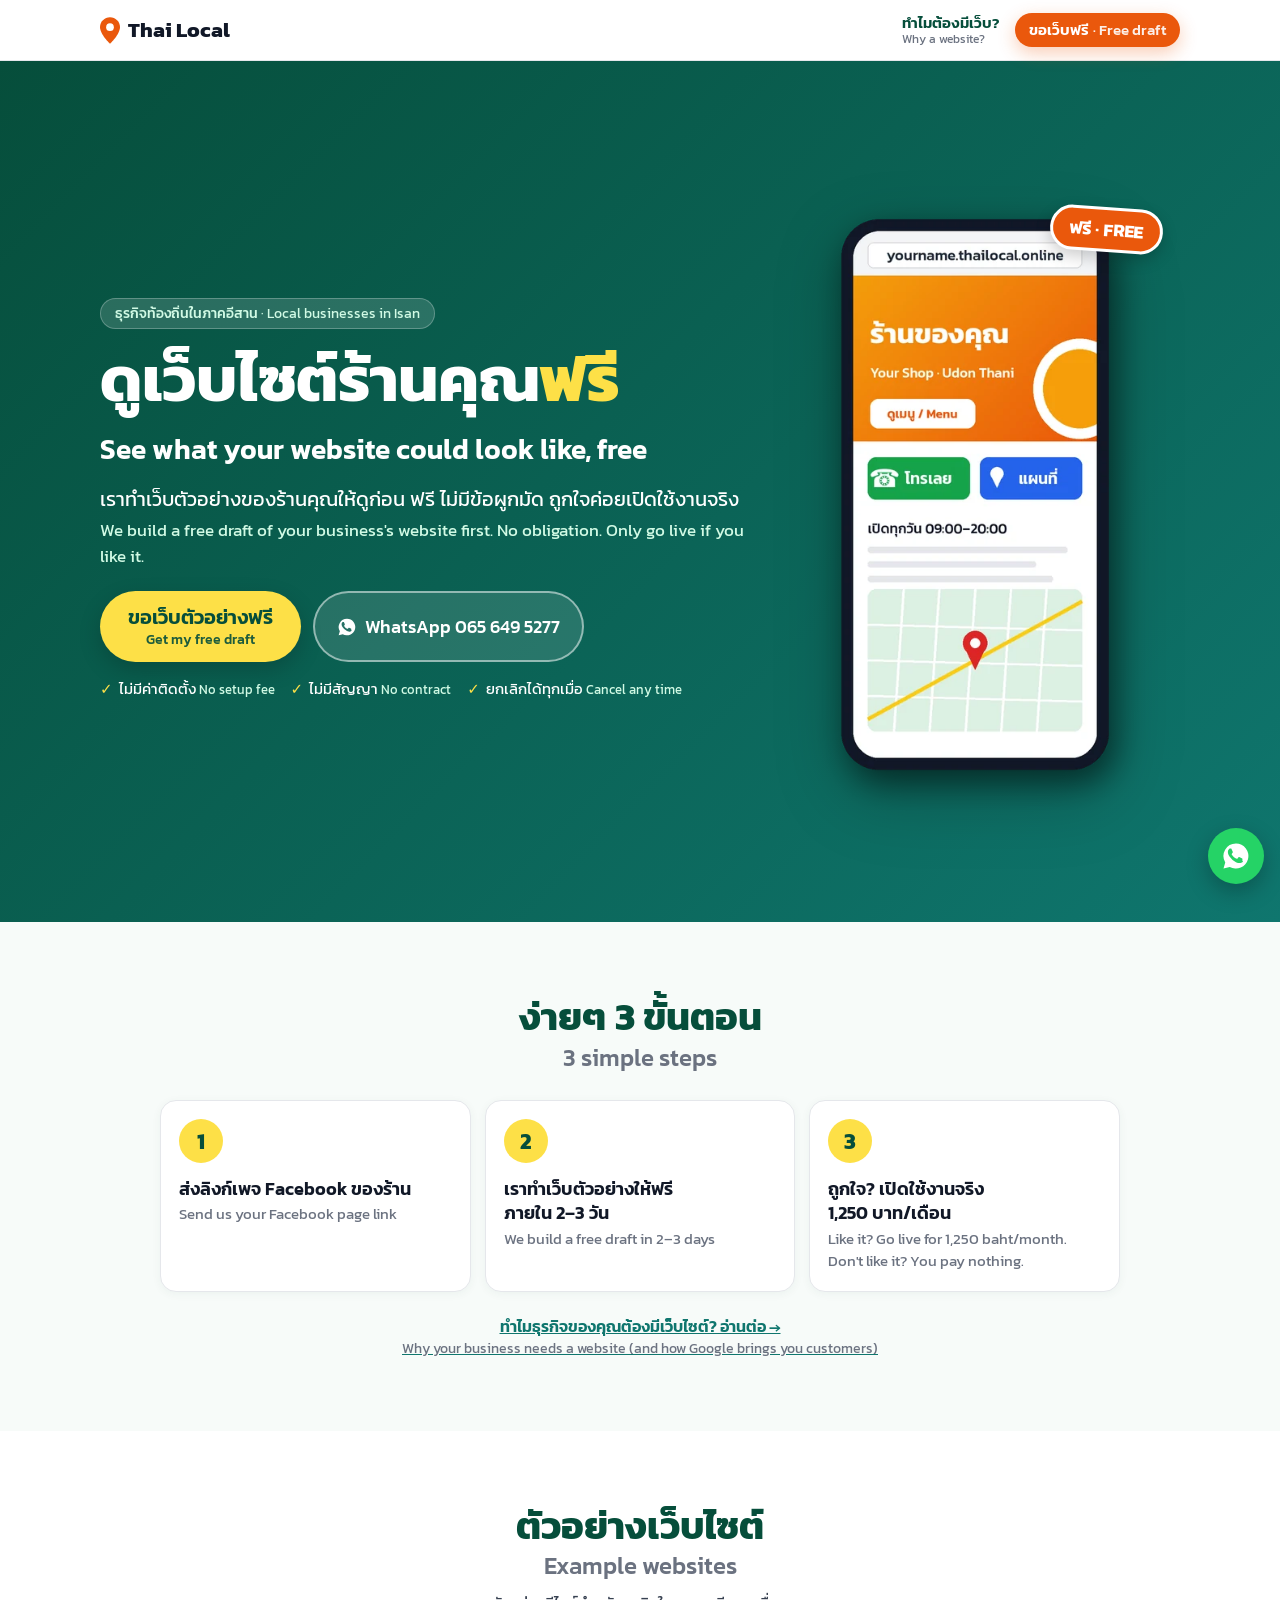
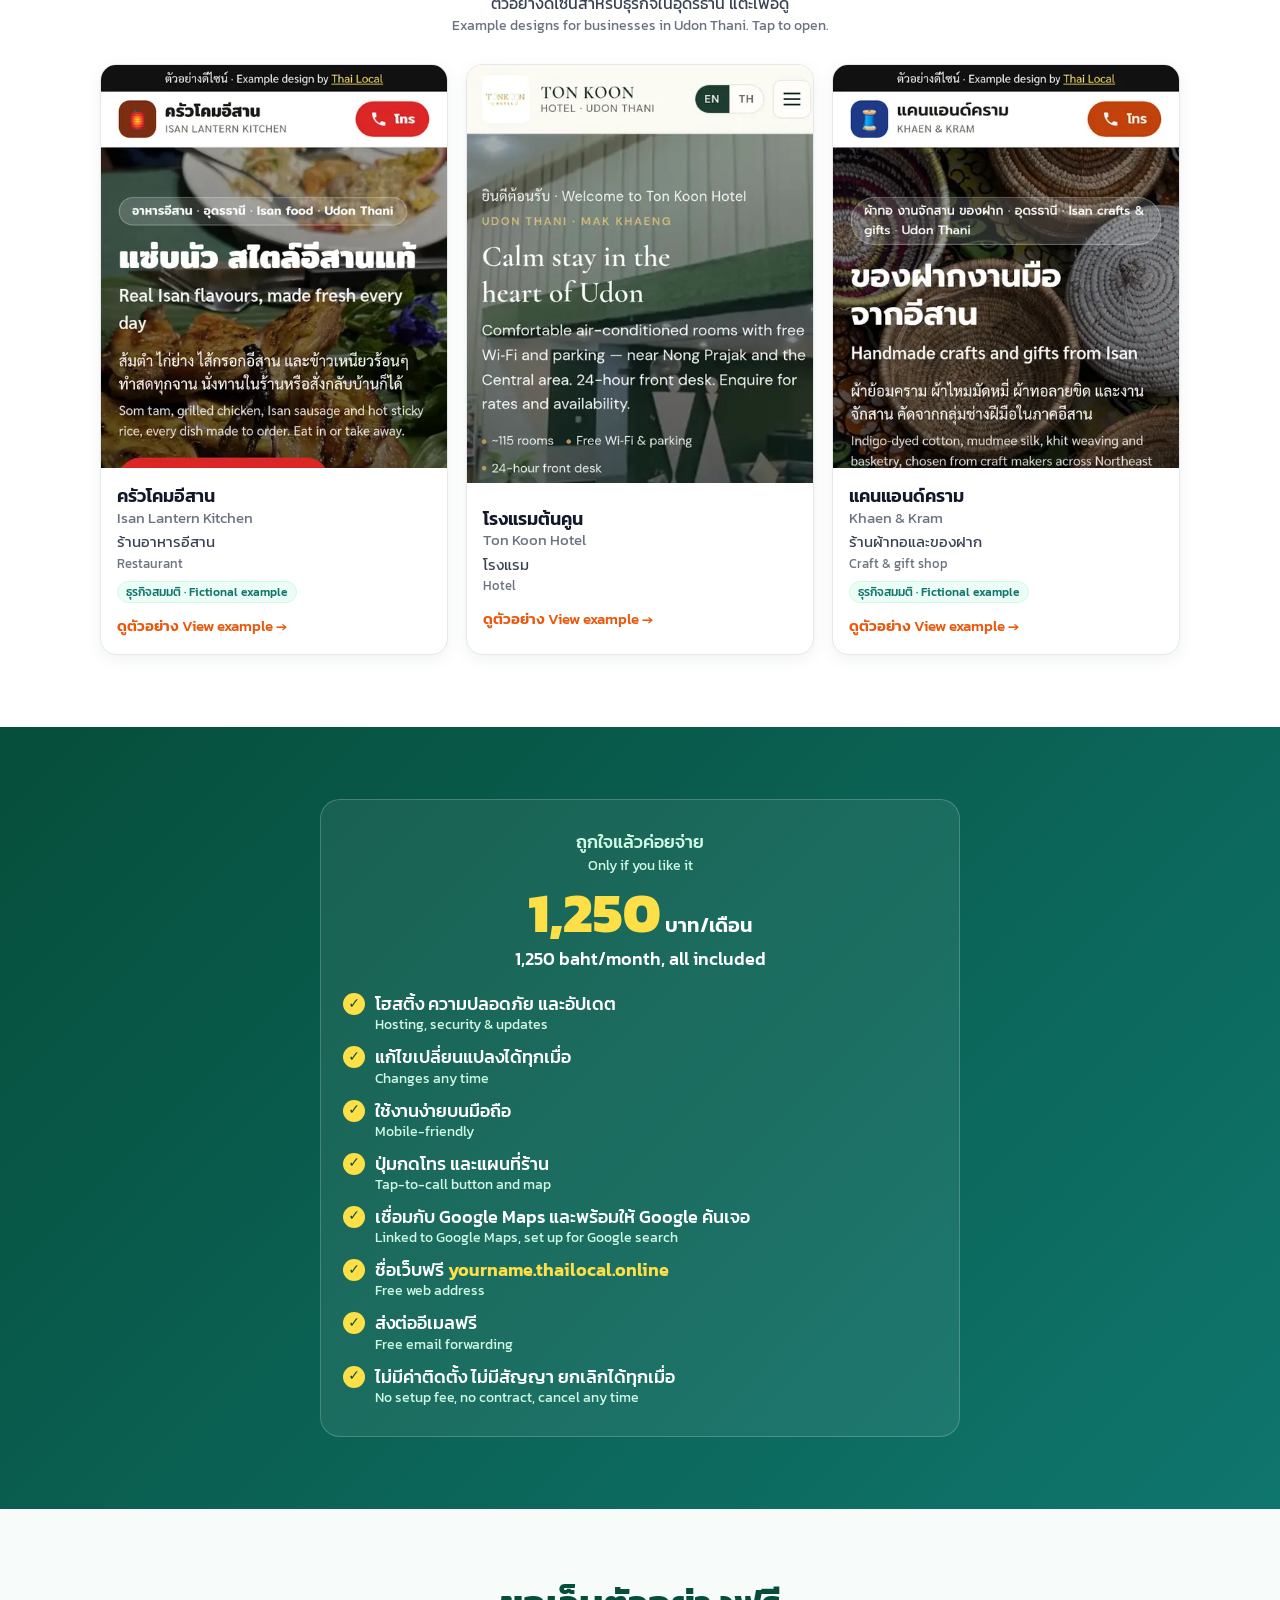
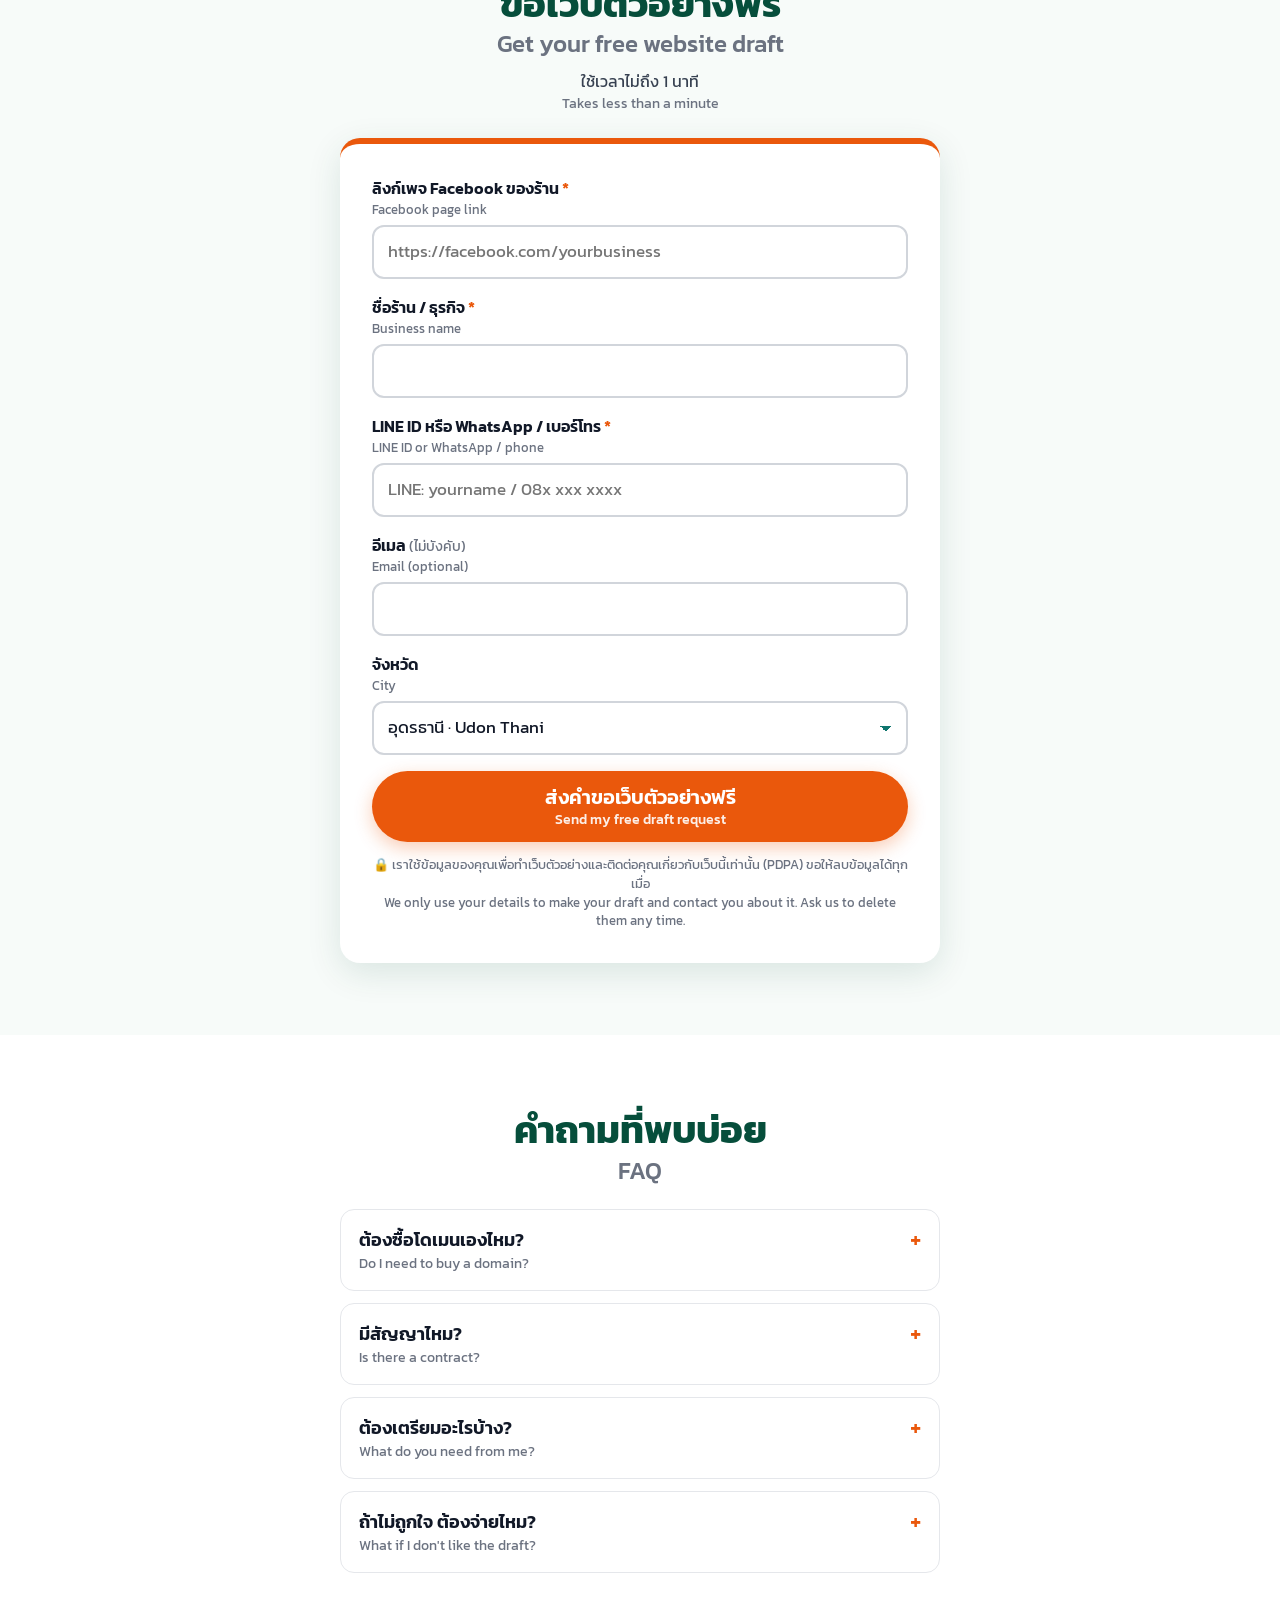
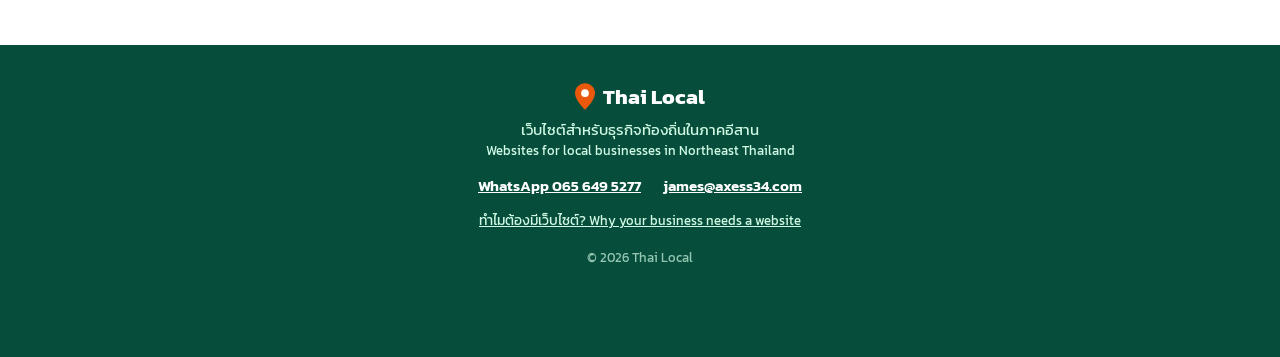
==== index.html @ c3395f91 "Add /why/ explainer page (Why your business needs a website) + links from home" ====
<!doctype html>
<html lang="th">
<head>
<meta charset="utf-8">
<meta name="viewport" content="width=device-width, initial-scale=1, viewport-fit=cover">
<title>ดูเว็บไซต์ร้านคุณฟรี | Thai Local – Free website draft for local businesses in Isan</title>
<meta name="description" content="ทำเว็บตัวอย่างให้ร้านคุณดูฟรี ไม่มีข้อผูกมัด สำหรับธุรกิจท้องถิ่นในภาคอีสาน อุดรธานี ขอนแก่น ถูกใจค่อยเปิดใช้ 1,250 บาท/เดือน รวมทุกอย่าง See a free draft of your business's website first. No setup fee, no contract.">
<meta name="theme-color" content="#0F766E">
<!-- Open Graph (og:image/og:url must be absolute for Facebook/LINE) -->
<meta property="og:type" content="website">
<meta property="og:site_name" content="Thai Local">
<meta property="og:locale" content="th_TH">
<meta property="og:locale:alternate" content="en_US">
<meta property="og:title" content="ดูเว็บไซต์ร้านคุณฟรี · See what your website could look like, free">
<meta property="og:description" content="เว็บตัวอย่างฟรีสำหรับธุรกิจท้องถิ่นในภาคอีสาน ไม่มีข้อผูกมัด · Free website draft for local businesses in Northeast Thailand. No setup fee, no contract.">
<meta property="og:url" content="https://thailocal.online/">
<meta property="og:image" content="https://thailocal.online/img/og-image.jpg">
<meta property="og:image:width" content="1200">
<meta property="og:image:height" content="630">
<meta property="og:image:alt" content="Thai Local: ดูเว็บไซต์ร้านคุณฟรี / See what your website could look like, free">
<meta name="twitter:card" content="summary_large_image">
<link rel="icon" type="image/svg+xml" href="favicon.svg">
<link rel="icon" type="image/png" sizes="32x32" href="img/favicon-32.png">
<link rel="apple-touch-icon" href="img/apple-touch-icon.png">
<link rel="manifest" href="site.webmanifest">
<link rel="canonical" href="https://thailocal.online/">
<link rel="preconnect" href="https://fonts.googleapis.com">
<link rel="preconnect" href="https://fonts.gstatic.com" crossorigin>
<link rel="preconnect" href="https://ivleheagpnenoaevpcjv.supabase.co" crossorigin>
<link href="https://fonts.googleapis.com/css2?family=Kanit:wght@400;500;600;700;800&display=swap" rel="stylesheet">
<link rel="preload" as="image" href="img/hero-phone.webp" type="image/webp">
<link rel="stylesheet" href="style.css">
</head>
<body>

<header class="top">
  <div class="wrap top-in">
    <a class="brand" href="./" aria-label="Thai Local">
      <svg class="pin" viewBox="0 0 24 32" aria-hidden="true"><path d="M12 0C5.4 0 0 5.3 0 11.9 0 20.8 12 32 12 32s12-11.2 12-20.1C24 5.3 18.6 0 12 0z" fill="#EA580C"/><circle cx="12" cy="12" r="4.6" fill="#fff"/></svg>
      <span>Thai Local</span>
    </a>
    <div class="top-r"><a class="nav-link" href="why/">ทำไมต้องมีเว็บ? <span lang="en">Why a website?</span></a><a class="btn btn-sm btn-orange" href="#form">ขอเว็บฟรี <span lang="en">· Free draft</span></a></div>
  </div>
</header>

<main>
<section class="hero">
  <div class="wrap hero-in">
    <div class="hero-text">
      <p class="kicker">ธุรกิจท้องถิ่นในภาคอีสาน <span lang="en">· Local businesses in Isan</span></p>
      <h1>ดูเว็บไซต์ร้านคุณ<span class="hl">ฟรี</span></h1>
      <p class="h1-en" lang="en">See what your website could look like, free</p>
      <p class="lead">เราทำเว็บตัวอย่างของร้านคุณให้ดูก่อน ฟรี ไม่มีข้อผูกมัด ถูกใจค่อยเปิดใช้งานจริง</p>
      <p class="lead-en" lang="en">We build a free draft of your business's website first. No obligation. Only go live if you like it.</p>
      <div class="cta-row">
        <a class="btn btn-yellow btn-lg" href="#form">ขอเว็บตัวอย่างฟรี<small lang="en">Get my free draft</small></a>
        <a class="btn btn-ghost" href="https://wa.me/66656495277" target="_blank" rel="noopener">
          <svg viewBox="0 0 24 24" aria-hidden="true"><path fill="currentColor" d="M12 2a10 10 0 0 0-8.6 15.1L2 22l5-1.3A10 10 0 1 0 12 2zm5.6 14.2c-.2.7-1.4 1.3-2 1.4-.5.1-1.2.1-1.9-.1a17 17 0 0 1-1.7-.6 13.4 13.4 0 0 1-5.2-4.6c-.6-.8-1.3-2.1-1.3-3.5s.7-2.1 1-2.4c.3-.3.6-.4.8-.4h.6c.2 0 .4 0 .6.5l.9 2.1c.1.2.1.4 0 .5l-.3.5-.4.5c-.1.1-.3.3-.1.6.2.3.8 1.3 1.6 2.1 1.1 1 2 1.3 2.3 1.4.3.1.5.1.6-.1l.9-1.1c.2-.3.4-.2.6-.1l2 1c.3.1.5.2.5.3.1.2.1.7-.1 1.4z"/></svg>
          WhatsApp 065 649 5277</a>
      </div>
      <ul class="ticks">
        <li>ไม่มีค่าติดตั้ง <span lang="en">No setup fee</span></li>
        <li>ไม่มีสัญญา <span lang="en">No contract</span></li>
        <li>ยกเลิกได้ทุกเมื่อ <span lang="en">Cancel any time</span></li>
      </ul>
    </div>
    <div class="hero-visual">
      <picture>
        <source srcset="img/hero-phone.webp" type="image/webp">
        <img src="img/hero-phone.png" width="420" height="760" alt="ตัวอย่างเว็บไซต์ร้านบนมือถือ / Example business website on a phone" fetchpriority="high">
      </picture>
      <span class="badge-free">ฟรี · FREE</span>
    </div>
  </div>
</section>

<section class="steps" id="how">
  <div class="wrap">
    <h2>ง่ายๆ 3 ขั้นตอน <span class="en" lang="en">3 simple steps</span></h2>
    <ol class="step-list">
      <li><span class="num">1</span><div><b>ส่งลิงก์เพจ Facebook ของร้าน</b><span lang="en">Send us your Facebook page link</span></div></li>
      <li><span class="num">2</span><div><b>เราทำเว็บตัวอย่างให้ฟรี <span class="nw">ภายใน 2–3 วัน</span></b><span lang="en">We build a free draft in 2–3 days</span></div></li>
      <li><span class="num">3</span><div><b>ถูกใจ? เปิดใช้งานจริง <span class="nw">1,250 บาท/เดือน</span></b><span lang="en">Like it? Go live for 1,250 baht/month. Don't like it? You pay nothing.</span></div></li>
    </ol>
    <p class="why-link"><a href="why/">ทำไมธุรกิจของคุณต้องมีเว็บไซต์? อ่านต่อ →<span lang="en">Why your business needs a website (and how Google brings you customers)</span></a></p>
  </div>
</section>

<section class="examples" id="examples">
  <div class="wrap">
    <h2>ตัวอย่างเว็บไซต์ <span class="en" lang="en">Example websites</span></h2>
    <p class="sub">ตัวอย่างดีไซน์สำหรับธุรกิจในอุดรธานี แตะเพื่อดู <span lang="en">Example designs for businesses in Udon Thani. Tap to open.</span></p>
    <div class="cards">
      <a class="card" href="https://axess34.github.io/example-isan-lantern-kitchen/" target="_blank" rel="noopener">
        <picture><source srcset="img/example-isan-lantern-kitchen.webp" type="image/webp"><img src="img/example-isan-lantern-kitchen.jpg" width="480" height="628" loading="lazy" alt="Isan Lantern Kitchen example restaurant website"></picture>
        <div class="card-b"><b>ครัวโคมอีสาน <i lang="en">Isan Lantern Kitchen</i></b><span>ร้านอาหารอีสาน <i lang="en">Restaurant</i></span><small class="tag">ธุรกิจสมมติ · Fictional example</small><em>ดูตัวอย่าง <span lang="en">View example</span> →</em></div>
      </a>
      <a class="card" href="https://axess34.github.io/ton-koon-hotel-udon-draft/" target="_blank" rel="noopener">
        <picture><source srcset="img/draft-ton-koon-hotel.webp" type="image/webp"><img src="img/draft-ton-koon-hotel.jpg" width="480" height="628" loading="lazy" alt="Ton Koon Hotel draft website"></picture>
        <div class="card-b"><b>โรงแรมต้นคูน <i lang="en">Ton Koon Hotel</i></b><span>โรงแรม <i lang="en">Hotel</i></span><em>ดูตัวอย่าง <span lang="en">View example</span> →</em></div>
      </a>
      <a class="card" href="https://axess34.github.io/example-khaen-kram-shop/" target="_blank" rel="noopener">
        <picture><source srcset="img/example-khaen-kram-shop.webp" type="image/webp"><img src="img/example-khaen-kram-shop.jpg" width="480" height="628" loading="lazy" alt="Khaen &amp; Kram example shop website"></picture>
        <div class="card-b"><b>แคนแอนด์คราม <i lang="en">Khaen &amp; Kram</i></b><span>ร้านผ้าทอและของฝาก <i lang="en">Craft &amp; gift shop</i></span><small class="tag">ธุรกิจสมมติ · Fictional example</small><em>ดูตัวอย่าง <span lang="en">View example</span> →</em></div>
      </a>
    </div>
  </div>
</section>

<section class="price" id="price">
  <div class="wrap price-in">
    <div class="price-box">
      <p class="price-label">ถูกใจแล้วค่อยจ่าย <span lang="en">Only if you like it</span></p>
      <p class="price-num">1,250<small> บาท/เดือน</small></p>
      <p class="price-en" lang="en">1,250 baht/month, all included</p>
      <ul class="incl">
        <li>โฮสติ้ง ความปลอดภัย และอัปเดต <span lang="en">Hosting, security &amp; updates</span></li>
        <li>แก้ไขเปลี่ยนแปลงได้ทุกเมื่อ <span lang="en">Changes any time</span></li>
        <li>ใช้งานง่ายบนมือถือ <span lang="en">Mobile-friendly</span></li>
        <li>ปุ่มกดโทร และแผนที่ร้าน <span lang="en">Tap-to-call button and map</span></li>
        <li>เชื่อมกับ Google Maps และพร้อมให้ Google ค้นเจอ <span lang="en">Linked to Google Maps, set up for Google search</span></li>
        <li>ชื่อเว็บฟรี <b>yourname.thailocal.online</b> <span lang="en">Free web address</span></li>
        <li>ส่งต่ออีเมลฟรี <span lang="en">Free email forwarding</span></li>
        <li>ไม่มีค่าติดตั้ง ไม่มีสัญญา ยกเลิกได้ทุกเมื่อ <span lang="en">No setup fee, no contract, cancel any time</span></li>
      </ul>
    </div>
  </div>
</section>

<section class="form-sec" id="form">
  <div class="wrap narrow">
    <h2>ขอเว็บตัวอย่างฟรี <span class="en" lang="en">Get your free website draft</span></h2>
    <p class="sub">ใช้เวลาไม่ถึง 1 นาที <span lang="en">Takes less than a minute</span></p>

    <form id="draftForm" class="card-form" novalidate>
      <div class="field">
        <label for="fb_url">ลิงก์เพจ Facebook ของร้าน <span class="req">*</span><span class="l-en" lang="en">Facebook page link</span></label>
        <input id="fb_url" name="fb_url" type="text" inputmode="url" autocomplete="url" placeholder="https://facebook.com/yourbusiness" required maxlength="500">
        <p class="err" data-for="fb_url">กรุณาใส่ลิงก์เพจ Facebook <span lang="en">Please paste your Facebook page link</span></p>
      </div>
      <div class="field">
        <label for="shop_name">ชื่อร้าน / ธุรกิจ <span class="req">*</span><span class="l-en" lang="en">Business name</span></label>
        <input id="shop_name" name="shop_name" type="text" autocomplete="organization" required maxlength="200">
        <p class="err" data-for="shop_name">กรุณาใส่ชื่อร้านหรือธุรกิจ <span lang="en">Please enter your business name</span></p>
      </div>
      <div class="field">
        <label for="contact">LINE ID หรือ WhatsApp / เบอร์โทร <span class="req">*</span><span class="l-en" lang="en">LINE ID or WhatsApp / phone</span></label>
        <input id="contact" name="contact" type="text" autocomplete="tel" placeholder="LINE: yourname / 08x xxx xxxx" required maxlength="200">
        <p class="err" data-for="contact">กรุณาใส่ LINE ID หรือเบอร์โทร <span lang="en">Please enter a LINE ID or phone number</span></p>
      </div>
      <div class="field">
        <label for="email">อีเมล <span class="opt">(ไม่บังคับ)</span><span class="l-en" lang="en">Email (optional)</span></label>
        <input id="email" name="email" type="email" autocomplete="email" inputmode="email" maxlength="254">
        <p class="err" data-for="email">อีเมลไม่ถูกต้อง <span lang="en">Please check your email</span></p>
      </div>
      <div class="field">
        <label for="city">จังหวัด <span class="l-en" lang="en">City</span></label>
        <select id="city" name="city">
          <option value="Udon Thani">อุดรธานี · Udon Thani</option>
          <option value="Khon Kaen">ขอนแก่น · Khon Kaen</option>
          <option value="Other Isan">จังหวัดอื่นในภาคอีสาน · Other Isan</option>
        </select>
      </div>
      <!-- honeypot: humans never see or fill this -->
      <div class="hp" aria-hidden="true">
        <label for="website">Website</label>
        <input id="website" name="website" type="text" tabindex="-1" autocomplete="off">
      </div>
      <button class="btn btn-orange btn-lg btn-block" type="submit" id="submitBtn">ส่งคำขอเว็บตัวอย่างฟรี<small lang="en">Send my free draft request</small></button>
      <p class="form-error" id="formError" hidden></p>
      <p class="privacy">🔒 เราใช้ข้อมูลของคุณเพื่อทำเว็บตัวอย่างและติดต่อคุณเกี่ยวกับเว็บนี้เท่านั้น (PDPA) ขอให้ลบข้อมูลได้ทุกเมื่อ<br><span lang="en">We only use your details to make your draft and contact you about it. Ask us to delete them any time.</span></p>
    </form>

    <div class="thanks" id="thanks" hidden tabindex="-1">
      <div class="thanks-icon">✓</div>
      <h3>ขอบคุณครับ!</h3>
      <p>เราจะส่งเว็บตัวอย่างฟรีให้คุณ<span class="nw">ภายใน 2–3 วัน</span></p>
      <p class="en" lang="en">Thank you! We'll send your free draft within 2–3 days.</p>
      <p class="small">มีคำถาม? ทักมาได้เลย <span lang="en">Questions? Message us:</span> <a href="https://wa.me/66656495277" target="_blank" rel="noopener">WhatsApp 065 649 5277</a></p>
    </div>
  </div>
</section>

<section class="faq" id="faq">
  <div class="wrap narrow">
    <h2>คำถามที่พบบ่อย <span class="en" lang="en">FAQ</span></h2>
    <details>
      <summary>ต้องซื้อโดเมนเองไหม? <span lang="en">Do I need to buy a domain?</span></summary>
      <p>ไม่ต้องครับ คุณจะได้ชื่อเว็บฟรี yourname.thailocal.online</p>
      <p lang="en">No. You get a free web address: yourname.thailocal.online.</p>
    </details>
    <details>
      <summary>มีสัญญาไหม? <span lang="en">Is there a contract?</span></summary>
      <p>ไม่มีครับ จ่ายเป็นรายเดือน ยกเลิกได้ทุกเมื่อ ไม่มีค่าติดตั้ง</p>
      <p lang="en">No. You pay monthly and can cancel any time. No setup fee.</p>
    </details>
    <details>
      <summary>ต้องเตรียมอะไรบ้าง? <span lang="en">What do you need from me?</span></summary>
      <p>แค่เพจ Facebook ของร้าน เราอาจขอรูปหรือข้อมูลเพิ่มเติมบ้าง</p>
      <p lang="en">Just your Facebook page. We may ask for extra photos or info.</p>
    </details>
    <details>
      <summary>ถ้าไม่ถูกใจ ต้องจ่ายไหม? <span lang="en">What if I don't like the draft?</span></summary>
      <p>ไม่ต้องจ่ายครับ เว็บตัวอย่างฟรี ไม่มีข้อผูกมัด</p>
      <p lang="en">You pay nothing. The draft is free, with no obligation.</p>
    </details>
  </div>
</section>
</main>

<footer class="foot">
  <div class="wrap foot-in">
    <div class="brand brand-light">
      <svg class="pin" viewBox="0 0 24 32" aria-hidden="true"><path d="M12 0C5.4 0 0 5.3 0 11.9 0 20.8 12 32 12 32s12-11.2 12-20.1C24 5.3 18.6 0 12 0z" fill="#EA580C"/><circle cx="12" cy="12" r="4.6" fill="#fff"/></svg>
      <span>Thai Local</span>
    </div>
    <p>เว็บไซต์สำหรับธุรกิจท้องถิ่นในภาคอีสาน <span lang="en">Websites for local businesses in Northeast Thailand</span></p>
    <p class="contacts">
      <a href="https://wa.me/66656495277" target="_blank" rel="noopener">WhatsApp 065 649 5277</a>
      <a href="mailto:james@axess34.com">james@axess34.com</a>
    </p>
    <p class="foot-links"><a href="why/">ทำไมต้องมีเว็บไซต์? <span lang="en">Why your business needs a website</span></a></p>
    <p class="copy">© 2026 Thai Local</p>
  </div>
</footer>

<a class="float-wa" href="https://wa.me/66656495277" target="_blank" rel="noopener" aria-label="WhatsApp">
  <svg viewBox="0 0 24 24" aria-hidden="true"><path fill="currentColor" d="M12 2a10 10 0 0 0-8.6 15.1L2 22l5-1.3A10 10 0 1 0 12 2zm5.6 14.2c-.2.7-1.4 1.3-2 1.4-.5.1-1.2.1-1.9-.1a17 17 0 0 1-1.7-.6 13.4 13.4 0 0 1-5.2-4.6c-.6-.8-1.3-2.1-1.3-3.5s.7-2.1 1-2.4c.3-.3.6-.4.8-.4h.6c.2 0 .4 0 .6.5l.9 2.1c.1.2.1.4 0 .5l-.3.5-.4.5c-.1.1-.3.3-.1.6.2.3.8 1.3 1.6 2.1 1.1 1 2 1.3 2.3 1.4.3.1.5.1.6-.1l.9-1.1c.2-.3.4-.2.6-.1l2 1c.3.1.5.2.5.3.1.2.1.7-.1 1.4z"/></svg>
</a>

<script src="app.js" defer></script>
</body>
</html>
---- style.css ----
:root{--g9:#064E3B;--g7:#0F766E;--g5:#14B8A6;--mint:#D1FAE5;--mint2:#ECFDF5;--or:#EA580C;--or2:#F59E0B;--yel:#FDE047;--ink:#111827;--ink2:#374151;--mut:#6B7280;--line:#E5E7EB;--bg:#F7FBF9;--r:16px}
*{box-sizing:border-box}
html{scroll-behavior:smooth;-webkit-text-size-adjust:100%}
body{margin:0;font-family:Kanit,"Noto Sans Thai",Tahoma,system-ui,sans-serif;font-weight:400;color:var(--ink);background:#fff;line-height:1.5;font-size:17px}
img{max-width:100%;height:auto;display:block}
a{color:var(--g7)}
h1,h2,h3{line-height:1.2;margin:0}
.wrap{max-width:1120px;margin:0 auto;padding:0 20px}
.narrow{max-width:640px}
[lang=en]{font-weight:400}
.en{display:block;font-size:.62em;font-weight:500;color:var(--mut);margin-top:4px}

/* buttons */
.btn{display:inline-flex;flex-direction:column;align-items:center;justify-content:center;gap:0;border:0;border-radius:999px;font:inherit;font-weight:600;text-decoration:none;cursor:pointer;padding:12px 22px;line-height:1.2;transition:transform .15s,box-shadow .15s,filter .15s;text-align:center}
.btn small{font-size:.72em;font-weight:500;opacity:.9;margin-top:2px}
.btn:active{transform:scale(.98)}
.btn-sm{padding:8px 14px;font-size:15px;flex-direction:row;gap:4px}
.btn-sm span{font-weight:500;opacity:.9}
.btn-lg{padding:14px 28px;font-size:20px;min-height:60px}
.btn-block{width:100%}
.btn-orange{background:var(--or);color:#fff;box-shadow:0 6px 18px rgba(234,88,12,.3)}
.btn-orange:hover{filter:brightness(1.07)}
.btn-yellow{background:var(--yel);color:var(--g9);box-shadow:0 8px 22px rgba(0,0,0,.18)}
.btn-yellow:hover{filter:brightness(1.04)}
.btn-ghost{flex-direction:row;gap:8px;background:rgba(255,255,255,.12);color:#fff;border:2px solid rgba(255,255,255,.5);font-weight:500}
.btn-ghost svg{width:20px;height:20px}
.btn[disabled]{opacity:.65;cursor:wait}

/* header */
.top{position:sticky;top:0;z-index:20;background:rgba(255,255,255,.95);backdrop-filter:saturate(1.4) blur(8px);border-bottom:1px solid var(--line)}
.top-in{display:flex;align-items:center;justify-content:space-between;height:60px}
.brand{display:flex;align-items:center;gap:8px;text-decoration:none;color:var(--ink);font-weight:700;font-size:21px}
.brand .pin{width:20px;height:27px}
.brand-light{color:#fff}

/* hero */
.hero{background:linear-gradient(135deg,var(--g9),var(--g7));color:#fff;overflow:hidden}
.hero-in{display:grid;gap:8px;padding-top:32px;padding-bottom:20px}
.kicker{display:inline-block;margin:0 0 12px;background:rgba(255,255,255,.14);border:1px solid rgba(255,255,255,.25);border-radius:999px;padding:4px 14px;font-size:14px;font-weight:500;color:var(--mint)}
h1{font-size:42px;font-weight:700;letter-spacing:-.3px}
h1 .hl{color:var(--yel);font-weight:800}
.h1-en{font-size:22px;font-weight:600;margin:10px 0 14px;color:#fff}
.lead{font-size:18px;margin:0;color:#fff}
.lead-en{font-size:15px;color:var(--mint);margin:4px 0 0}
.cta-row{display:flex;flex-wrap:wrap;gap:12px;margin:22px 0 16px}
.cta-row .btn-lg{flex:1 1 100%}
.cta-row .btn-ghost{flex:1 1 100%}
.ticks{list-style:none;padding:0;margin:0;display:flex;flex-wrap:wrap;gap:6px 16px;font-size:15px}
.ticks li::before{content:"✓";color:var(--yel);font-weight:700;margin-right:6px}
.ticks span{color:var(--mint);font-size:13px}
.hero-visual{position:relative;justify-self:center;width:min(270px,72vw);margin-top:6px}
.hero-visual img{filter:drop-shadow(0 18px 30px rgba(0,0,0,.25))}
.badge-free{position:absolute;top:2%;right:-4%;background:var(--or);color:#fff;font-weight:700;font-size:18px;padding:6px 16px;border-radius:999px;border:3px solid #fff;box-shadow:0 6px 16px rgba(0,0,0,.2);transform:rotate(4deg)}

/* sections */
section{padding:52px 0}
h2{font-size:30px;font-weight:700;color:var(--g9);text-align:center}
.sub{text-align:center;color:var(--ink2);margin:10px 0 0;font-size:16px}
.sub span{display:block;color:var(--mut);font-size:14px}

.steps{background:var(--bg)}
.step-list{list-style:none;padding:0;margin:28px auto 0;display:grid;gap:14px;max-width:960px}
.step-list li{display:flex;gap:14px;align-items:flex-start;background:#fff;border:1px solid var(--line);border-radius:var(--r);padding:18px;box-shadow:0 2px 10px rgba(6,78,59,.05)}
.num{flex:none;width:44px;height:44px;border-radius:50%;background:var(--yel);color:var(--g9);font-weight:700;font-size:22px;display:grid;place-items:center}
.step-list b{display:block;font-weight:600;font-size:18px;line-height:1.35}
.step-list span[lang]{display:block;color:var(--mut);font-size:15px;margin-top:2px}

.cards{display:grid;gap:18px;margin-top:28px}
.card{display:grid;grid-template-columns:130px 1fr;background:#fff;border:1px solid var(--line);border-radius:var(--r);overflow:hidden;text-decoration:none;color:var(--ink);box-shadow:0 4px 16px rgba(6,78,59,.07);transition:transform .15s,box-shadow .15s}
.card:hover{transform:translateY(-3px);box-shadow:0 10px 26px rgba(6,78,59,.13)}
.card picture{display:block;background:#eee;min-height:100%}
.card img{width:100%;height:100%;object-fit:cover;object-position:top}
.card-b{padding:16px;display:flex;flex-direction:column;gap:4px;justify-content:center}
.card-b b{font-size:18px;font-weight:600;line-height:1.3}
.card-b b i,.card-b span i{font-style:normal;color:var(--mut);font-size:.85em;display:block}
.card-b>span{color:var(--ink2);font-size:15px}
.card-b em{font-style:normal;color:var(--or);font-weight:600;margin-top:8px;font-size:15px}
.card-b em span{font-weight:500}

.price{background:linear-gradient(135deg,var(--g9),var(--g7));color:#fff}
.price-box{max-width:640px;margin:0 auto;background:rgba(255,255,255,.07);border:1px solid rgba(255,255,255,.2);border-radius:20px;padding:28px 22px}
.price-label{margin:0;text-align:center;color:var(--mint);font-weight:500}
.price-label span{display:block;font-size:14px}
.price-num{margin:6px 0 0;text-align:center;font-size:56px;font-weight:800;color:var(--yel);line-height:1.1}
.price-num small{font-size:20px;font-weight:600;color:#fff}
.price-en{text-align:center;margin:2px 0 20px;color:#fff;font-weight:500}
.incl{list-style:none;padding:0;margin:0;display:grid;gap:10px}
.incl li{position:relative;padding-left:32px;font-weight:500;line-height:1.35}
.incl li::before{content:"✓";position:absolute;left:0;top:1px;width:22px;height:22px;border-radius:50%;background:var(--yel);color:var(--g9);font-size:14px;font-weight:700;display:grid;place-items:center}
.incl span{display:block;color:var(--mint);font-size:14px;font-weight:400}
.incl b{color:var(--yel);font-weight:600;word-break:break-word}

/* form */
.form-sec{background:var(--bg)}
.card-form,.thanks{margin-top:24px;background:#fff;border-radius:20px;padding:24px 20px;box-shadow:0 10px 34px rgba(6,78,59,.12);border-top:6px solid var(--or)}
.field{margin-bottom:16px}
label{display:block;font-weight:600;font-size:16px;margin-bottom:6px;color:var(--ink)}
.l-en{display:block;font-weight:400;font-size:13px;color:var(--mut)}
.req{color:var(--or)}
.opt{font-weight:400;color:var(--mut);font-size:14px}
input,select{width:100%;font:inherit;font-size:17px;padding:12px 14px;border:2px solid #D1D5DB;border-radius:12px;background:#fff;color:var(--ink);-webkit-appearance:none;appearance:none}
select{background-image:linear-gradient(45deg,transparent 50%,var(--g7) 50%),linear-gradient(135deg,var(--g7) 50%,transparent 50%);background-position:calc(100% - 20px) 52%,calc(100% - 14px) 52%;background-size:6px 6px;background-repeat:no-repeat;padding-right:40px}
input:focus,select:focus{outline:none;border-color:var(--g7);box-shadow:0 0 0 4px rgba(20,184,166,.18)}
.field.invalid input{border-color:#DC2626;background:#FEF2F2}
.err{display:none;margin:6px 0 0;color:#B91C1C;font-size:14px}
.err span{display:block;font-size:13px}
.field.invalid .err{display:block}
.hp{position:absolute!important;left:-10000px!important;width:1px;height:1px;overflow:hidden}
.form-error{margin:12px 0 0;padding:12px;border-radius:12px;background:#FEF2F2;color:#991B1B;font-size:15px}
.privacy{margin:14px 0 0;font-size:13px;color:var(--mut);line-height:1.45;text-align:center}
.thanks{text-align:center;border-top-color:var(--g5)}
.thanks:focus{outline:none}
.thanks-icon{width:64px;height:64px;margin:0 auto 10px;border-radius:50%;background:var(--g7);color:#fff;font-size:34px;display:grid;place-items:center}
.thanks h3{font-size:28px;color:var(--g9)}
.thanks p{margin:8px 0 0;font-size:18px}
.thanks .en{font-size:16px;display:block}
.thanks .small{font-size:14px;color:var(--mut);margin-top:16px}

/* faq */
.faq details{background:#fff;border:1px solid var(--line);border-radius:14px;margin-top:12px;padding:0 18px}
.faq details:first-of-type{margin-top:24px}
.faq summary{cursor:pointer;list-style:none;padding:16px 28px 16px 0;font-weight:600;position:relative}
.faq summary::-webkit-details-marker{display:none}
.faq summary::after{content:"+";position:absolute;right:0;top:12px;font-size:24px;color:var(--or);font-weight:500}
.faq details[open] summary::after{content:"–"}
.faq summary span{display:block;font-weight:400;color:var(--mut);font-size:14px}
.faq details p{margin:0 0 6px;color:var(--ink2)}
.faq details p[lang]{color:var(--mut);font-size:15px;margin-bottom:16px}

/* footer */
.foot{background:var(--g9);color:#fff;padding:36px 0 90px;text-align:center}
.foot-in{display:flex;flex-direction:column;align-items:center;gap:6px}
.foot p{margin:0;color:var(--mint);font-size:15px}
.foot p span{display:block;font-size:13px}
.contacts{display:flex;flex-wrap:wrap;justify-content:center;gap:10px 22px;margin-top:8px!important}
.contacts a{color:#fff;font-weight:600}
.copy{font-size:13px!important;opacity:.7;margin-top:10px!important}

.float-wa{position:fixed;right:16px;bottom:16px;z-index:30;width:56px;height:56px;border-radius:50%;background:#25D366;color:#fff;display:grid;place-items:center;box-shadow:0 8px 22px rgba(0,0,0,.25)}
.float-wa svg{width:30px;height:30px}

/* larger screens */
@media (min-width:640px){
  .cta-row .btn-lg,.cta-row .btn-ghost{flex:0 1 auto}
  .cards{grid-template-columns:repeat(3,1fr)}
  .card{grid-template-columns:1fr}
  .card picture{aspect-ratio:480/560;overflow:hidden}
  .card-form,.thanks{padding:32px}
}
@media (min-width:900px){
  body{font-size:18px}
  .hero-in{grid-template-columns:1.25fr .75fr;align-items:center;padding-top:56px;padding-bottom:40px}
  h1{font-size:64px}
  .h1-en{font-size:28px}
  .lead{font-size:20px}
  .lead-en{font-size:17px}
  .hero-visual{width:340px}
  section{padding:72px 0}
  h2{font-size:38px}
  .step-list{grid-template-columns:repeat(3,1fr)}
  .step-list li{flex-direction:column}
}
@media (prefers-reduced-motion:reduce){html{scroll-behavior:auto}.btn,.card{transition:none}}
.nw{white-space:nowrap}
.step-list b .nw{display:inline}
.card-b .tag{display:inline-block;align-self:flex-start;margin-top:4px;font-size:12px;font-weight:500;color:var(--g7);background:var(--mint2);border:1px solid var(--mint);border-radius:999px;padding:1px 8px}

/* links to /why/ explainer */
.top-r{display:flex;align-items:center;gap:16px}
.nav-link{display:none;color:var(--g9);font-weight:600;font-size:15px;text-decoration:none;line-height:1.2}
.nav-link span{display:block;font-size:12px;font-weight:400;color:var(--mut)}
.nav-link:hover{color:var(--or)}
.why-link{text-align:center;margin:22px 0 0;font-size:16px}
.why-link a{color:var(--g7);font-weight:600}
.why-link a span{display:block;font-weight:400;font-size:14px;color:var(--mut)}
.foot-links{margin-top:6px!important}
.foot-links a{color:var(--mint);font-size:14px}
.foot-links a span{display:inline;font-size:13px}
@media (min-width:600px){.nav-link{display:block}}
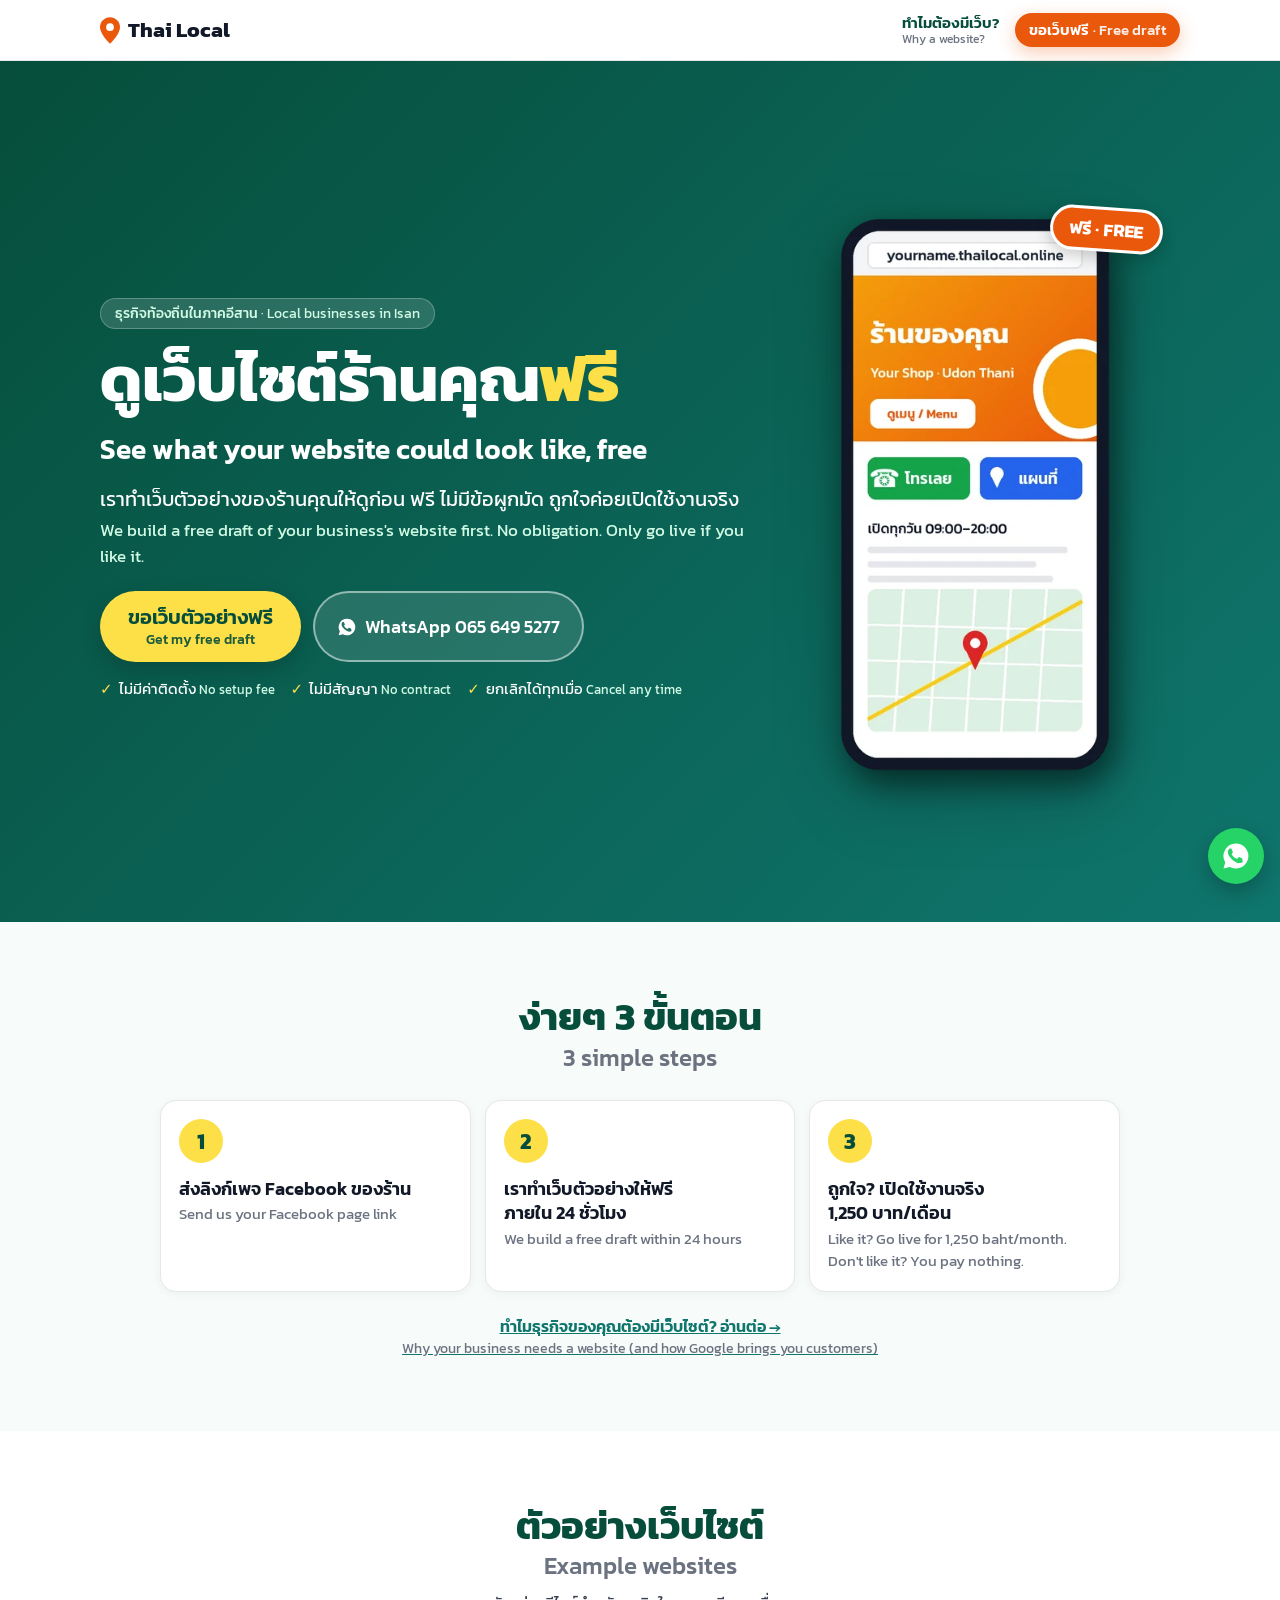
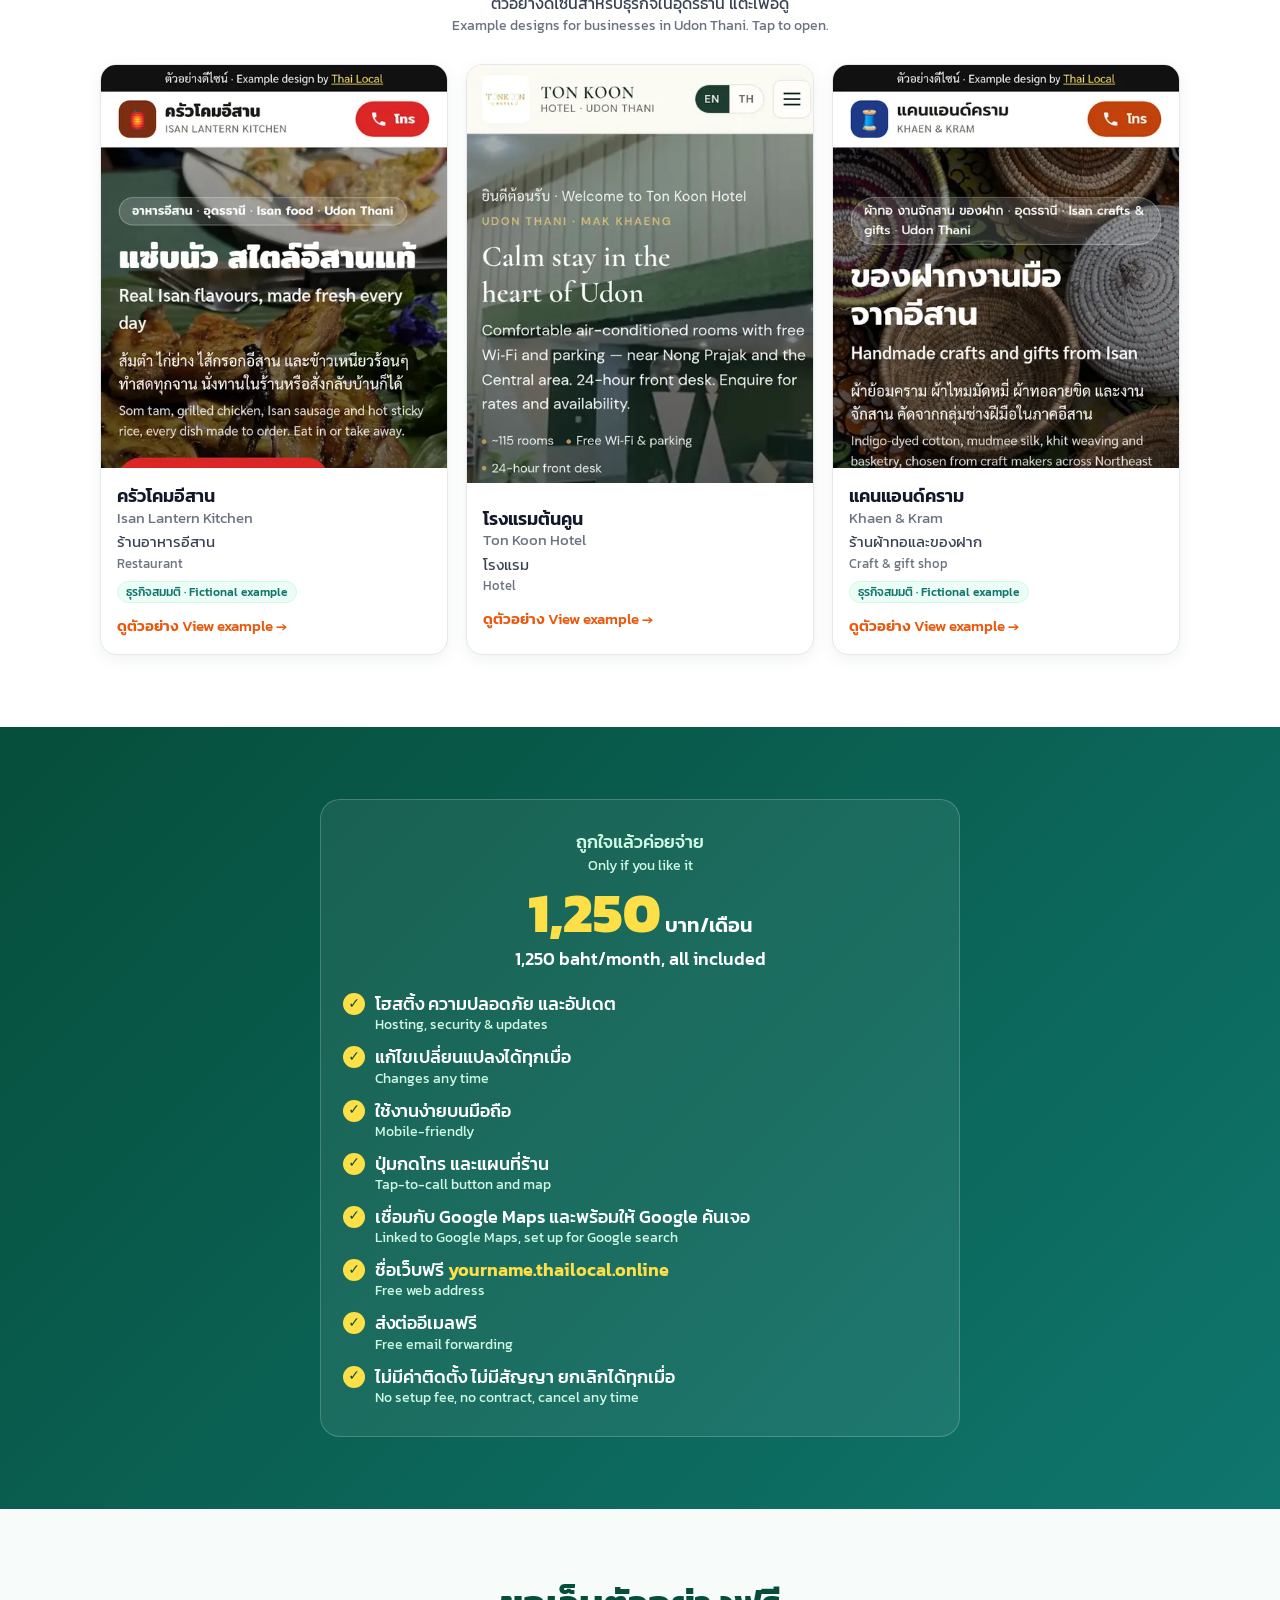
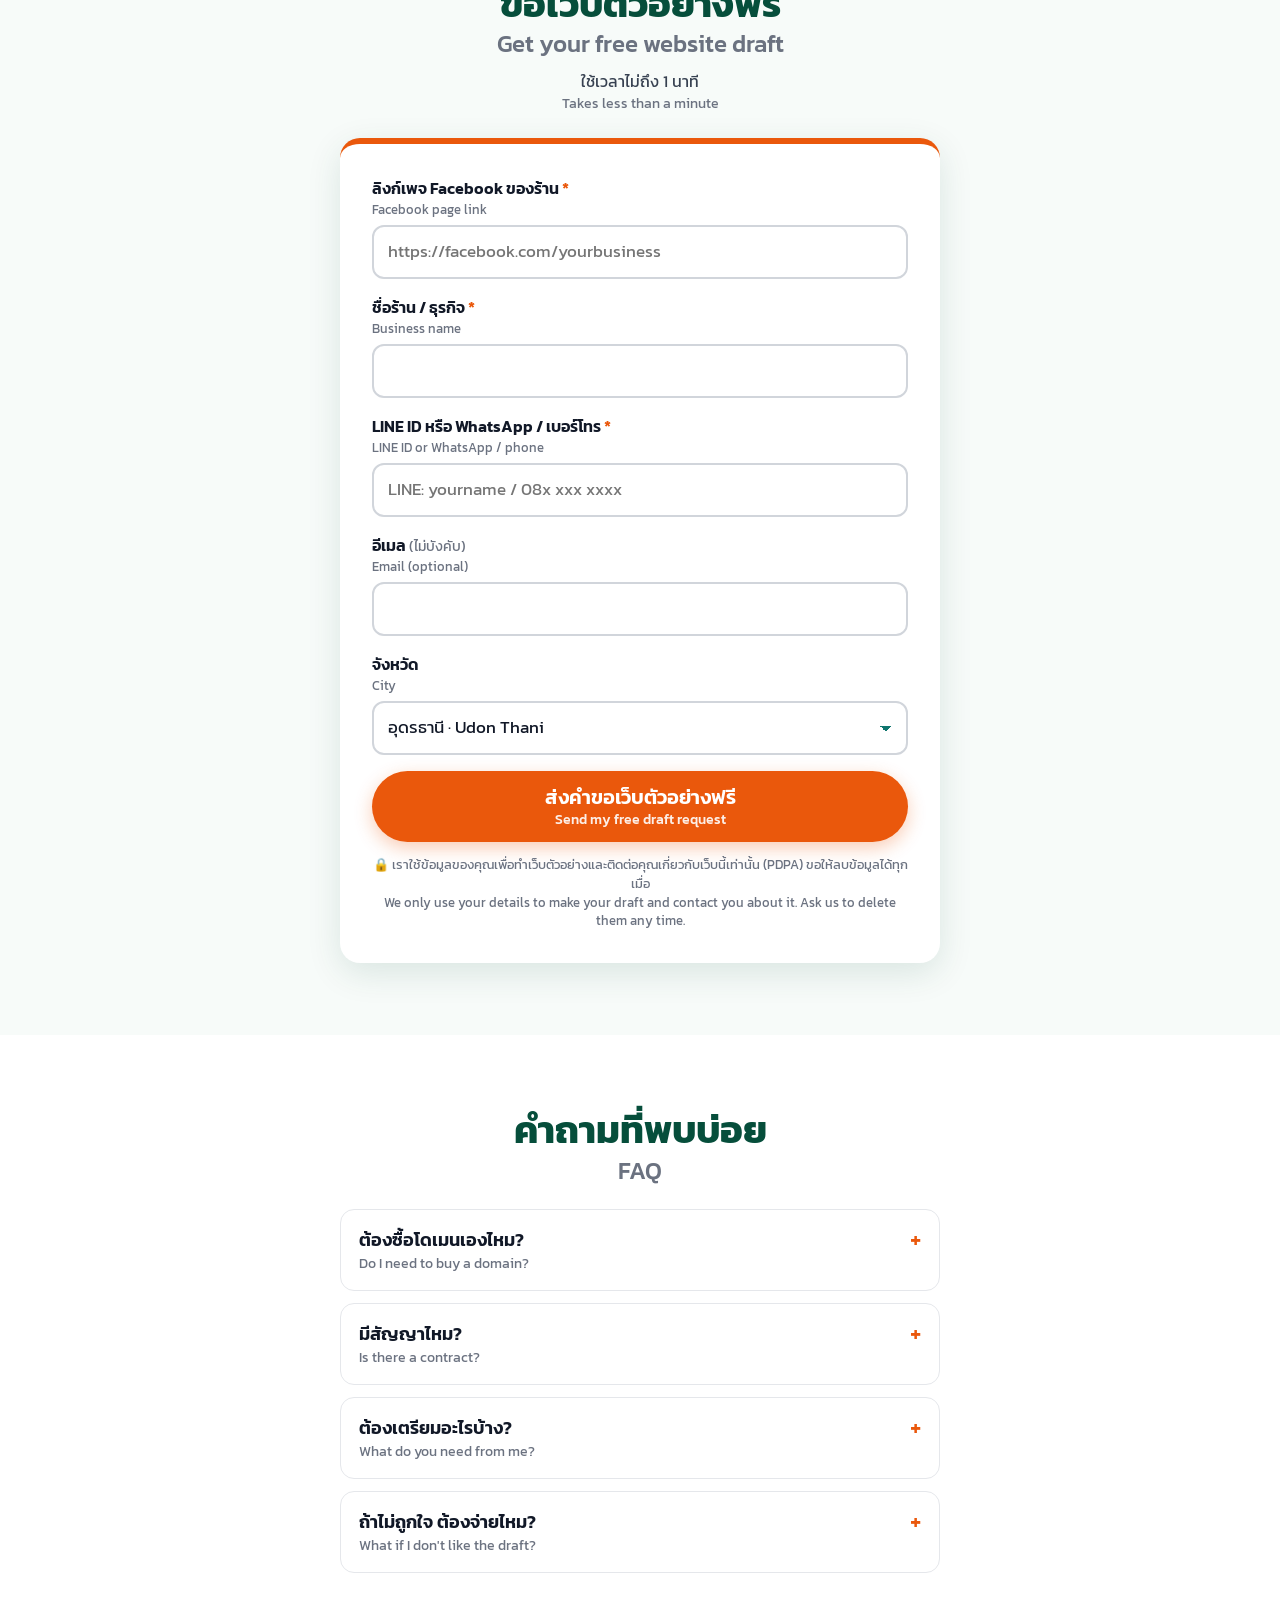
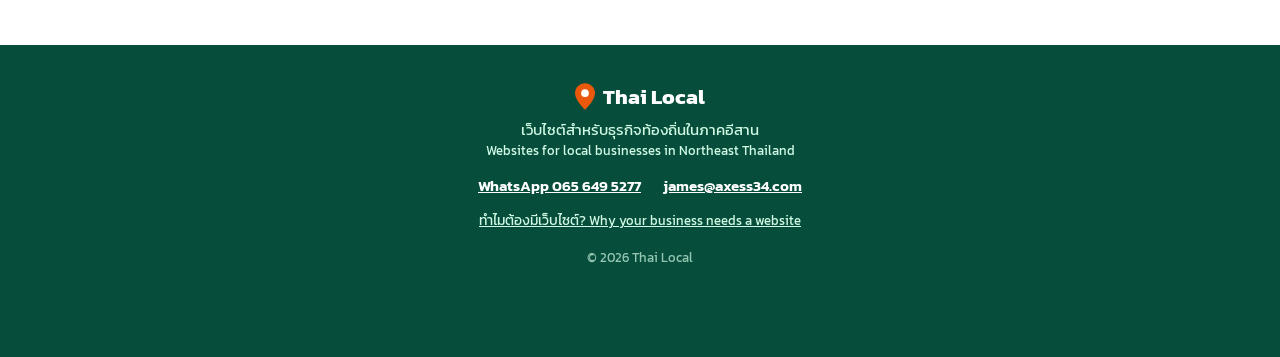
==== commit c1c4df8b: "Free draft within 24 hours (was 2–3 days)" ====
--- a/index.html
+++ b/index.html
@@ -79,7 +79,7 @@
     <h2>ง่ายๆ 3 ขั้นตอน <span class="en" lang="en">3 simple steps</span></h2>
     <ol class="step-list">
       <li><span class="num">1</span><div><b>ส่งลิงก์เพจ Facebook ของร้าน</b><span lang="en">Send us your Facebook page link</span></div></li>
-      <li><span class="num">2</span><div><b>เราทำเว็บตัวอย่างให้ฟรี <span class="nw">ภายใน 2–3 วัน</span></b><span lang="en">We build a free draft in 2–3 days</span></div></li>
+      <li><span class="num">2</span><div><b>เราทำเว็บตัวอย่างให้ฟรี <span class="nw">ภายใน 24 ชั่วโมง</span></b><span lang="en">We build a free draft within 24 hours</span></div></li>
       <li><span class="num">3</span><div><b>ถูกใจ? เปิดใช้งานจริง <span class="nw">1,250 บาท/เดือน</span></b><span lang="en">Like it? Go live for 1,250 baht/month. Don't like it? You pay nothing.</span></div></li>
     </ol>
     <p class="why-link"><a href="why/">ทำไมธุรกิจของคุณต้องมีเว็บไซต์? อ่านต่อ →<span lang="en">Why your business needs a website (and how Google brings you customers)</span></a></p>
@@ -174,8 +174,8 @@
     <div class="thanks" id="thanks" hidden tabindex="-1">
       <div class="thanks-icon">✓</div>
       <h3>ขอบคุณครับ!</h3>
-      <p>เราจะส่งเว็บตัวอย่างฟรีให้คุณ<span class="nw">ภายใน 2–3 วัน</span></p>
-      <p class="en" lang="en">Thank you! We'll send your free draft within 2–3 days.</p>
+      <p>เราจะส่งเว็บตัวอย่างฟรีให้คุณ<span class="nw">ภายใน 24 ชั่วโมง</span></p>
+      <p class="en" lang="en">Thank you! We'll send your free draft within 24 hours.</p>
       <p class="small">มีคำถาม? ทักมาได้เลย <span lang="en">Questions? Message us:</span> <a href="https://wa.me/66656495277" target="_blank" rel="noopener">WhatsApp 065 649 5277</a></p>
     </div>
   </div>
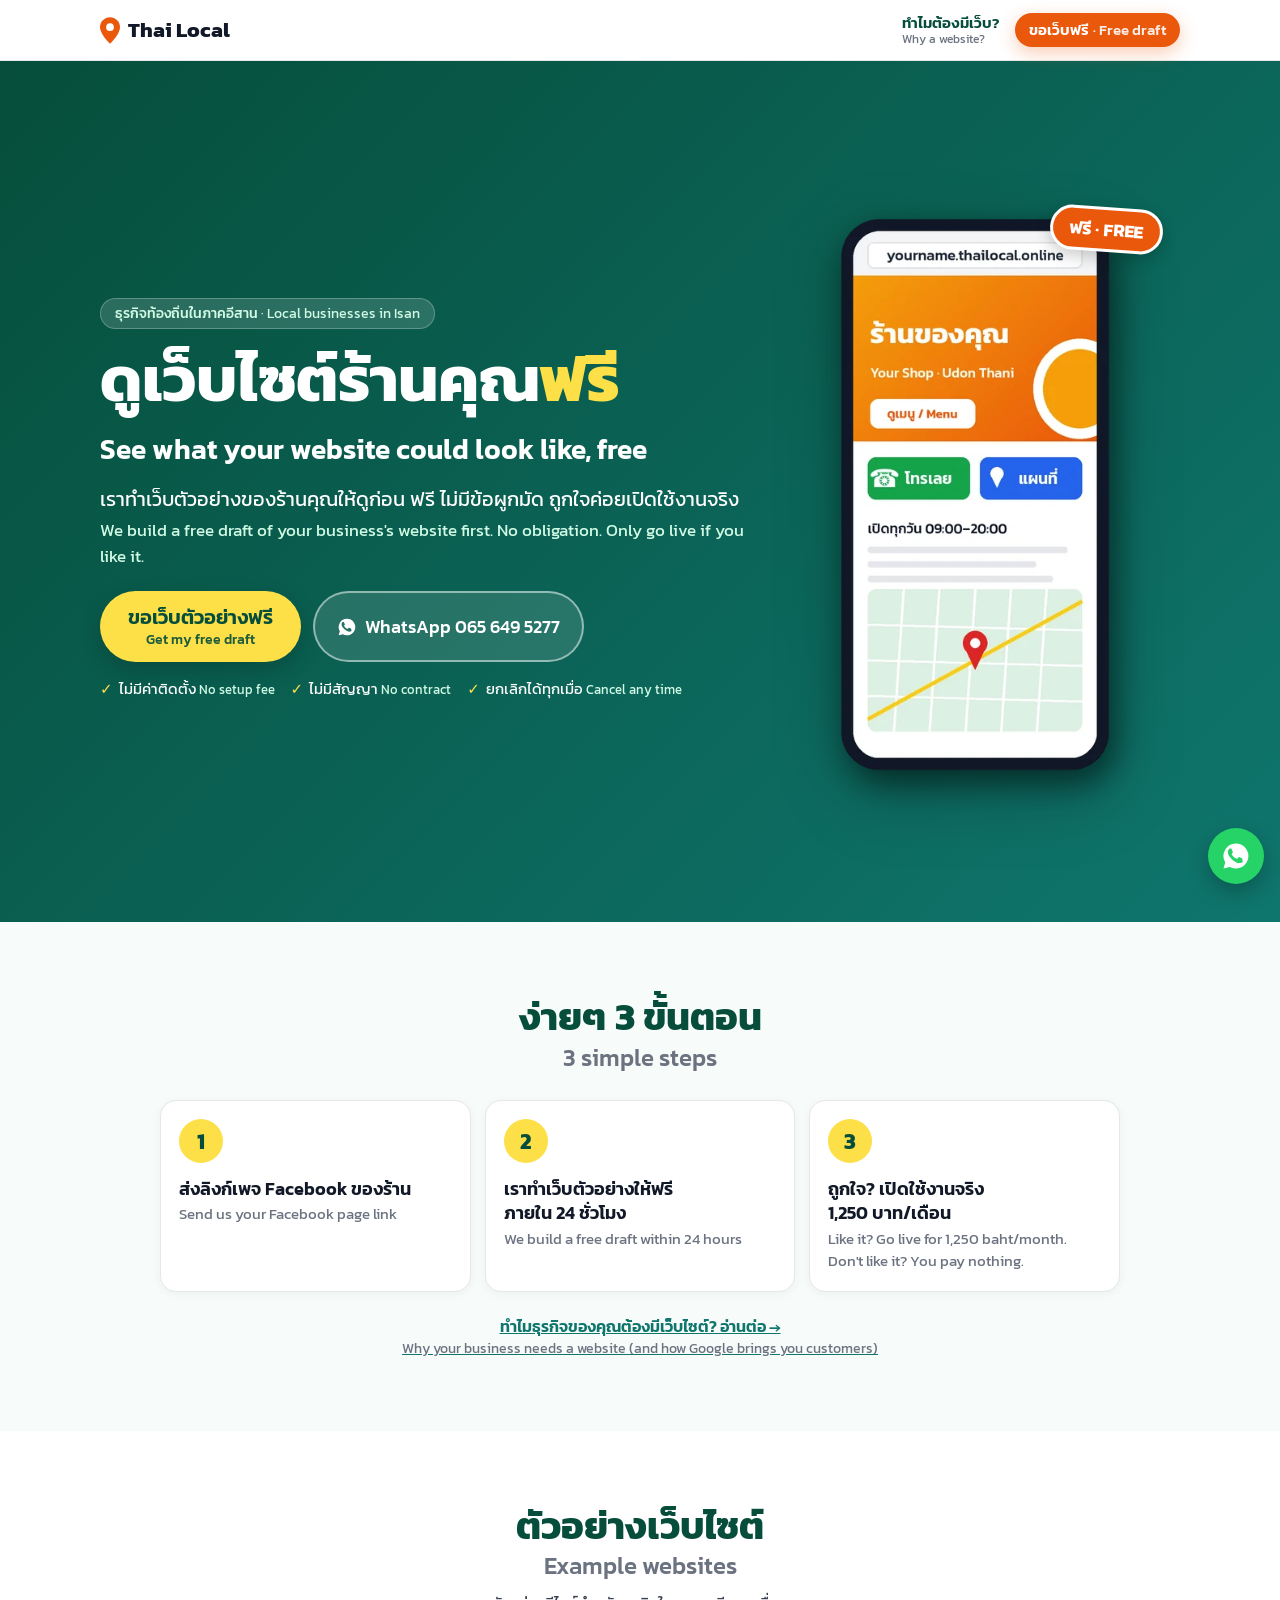
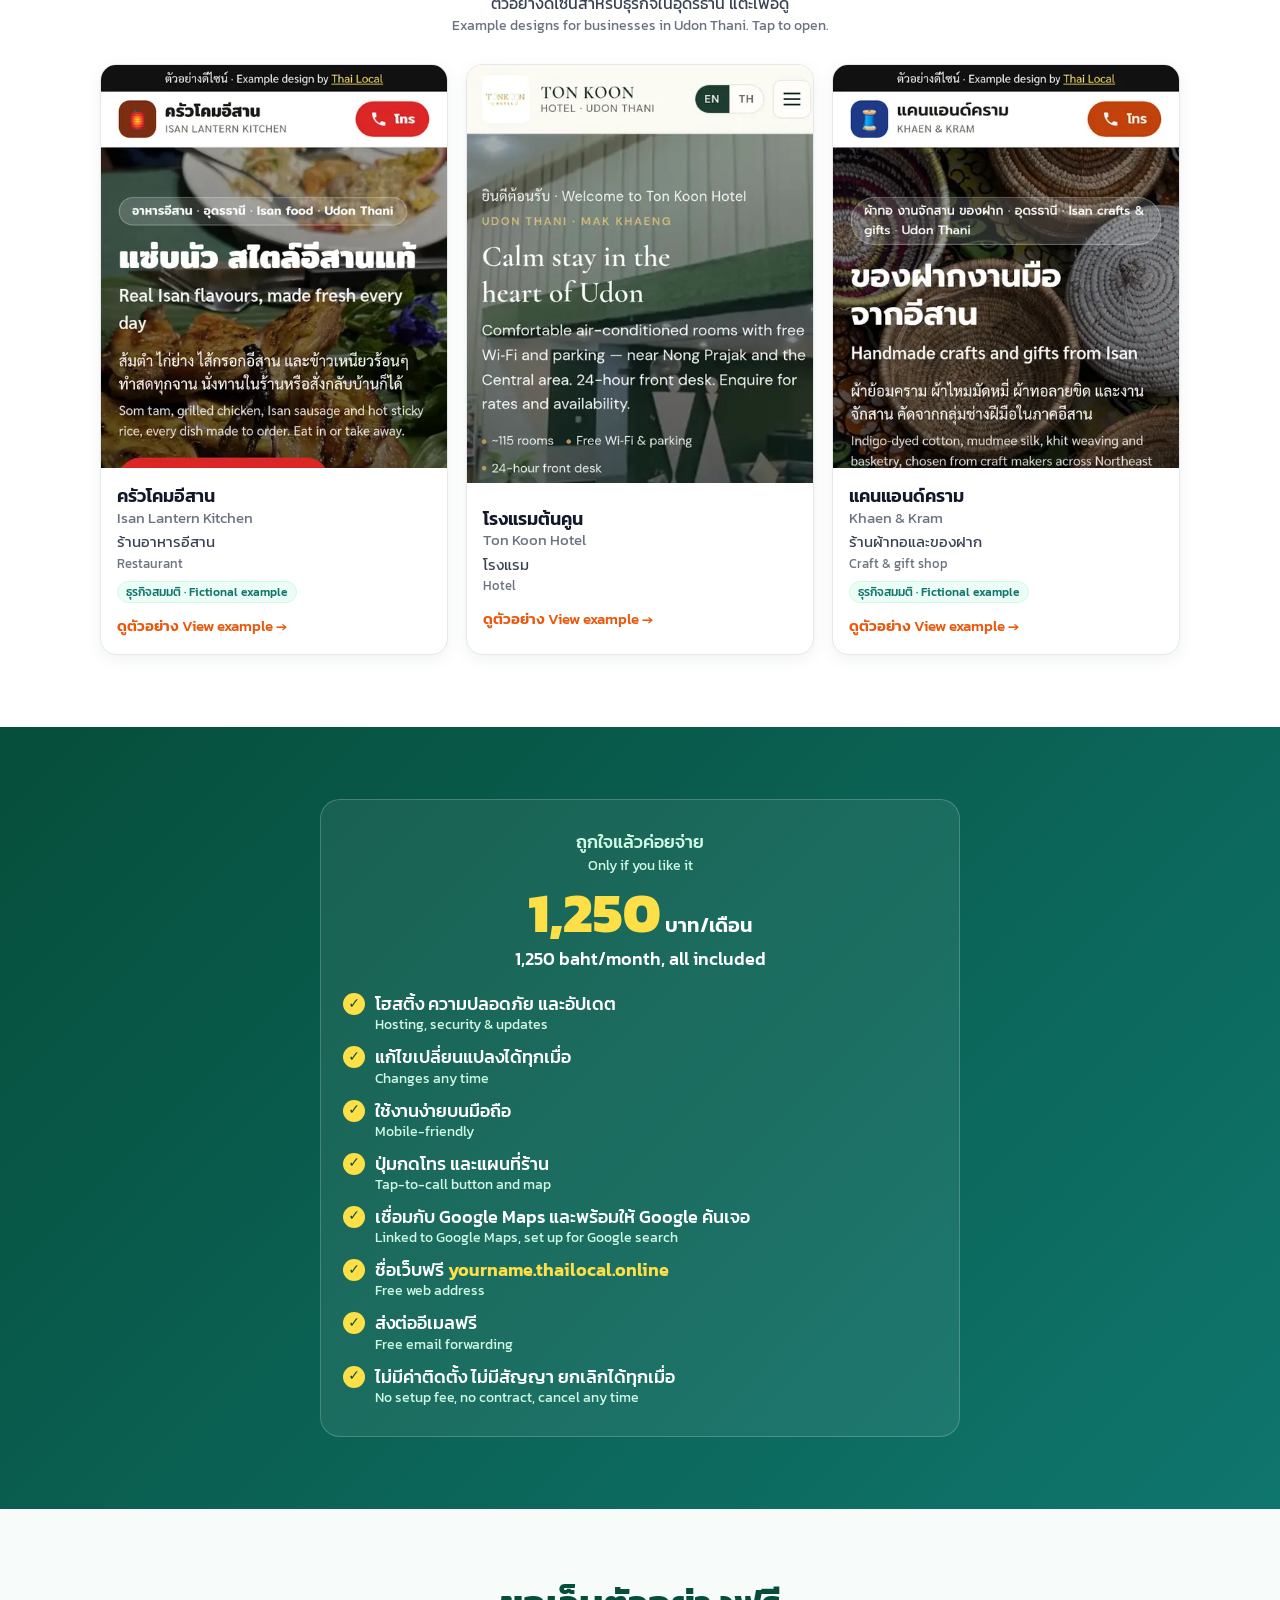
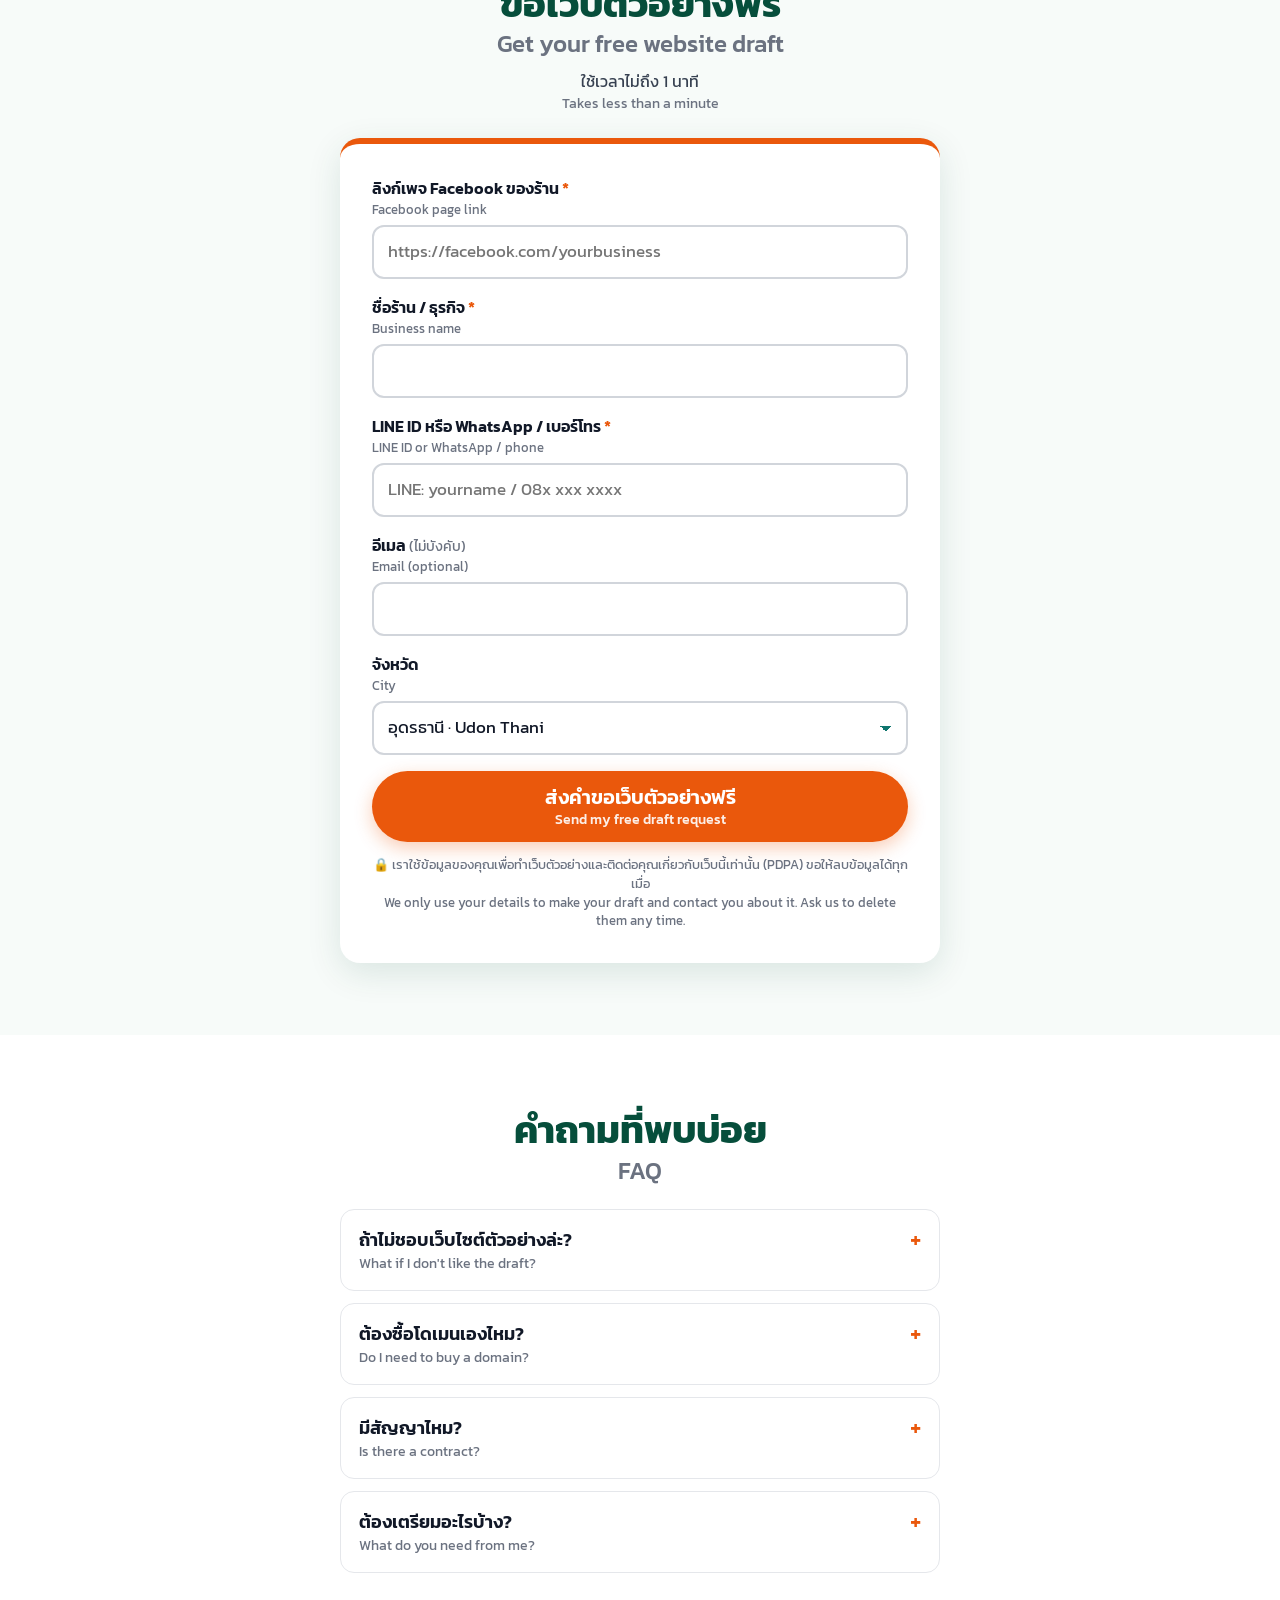
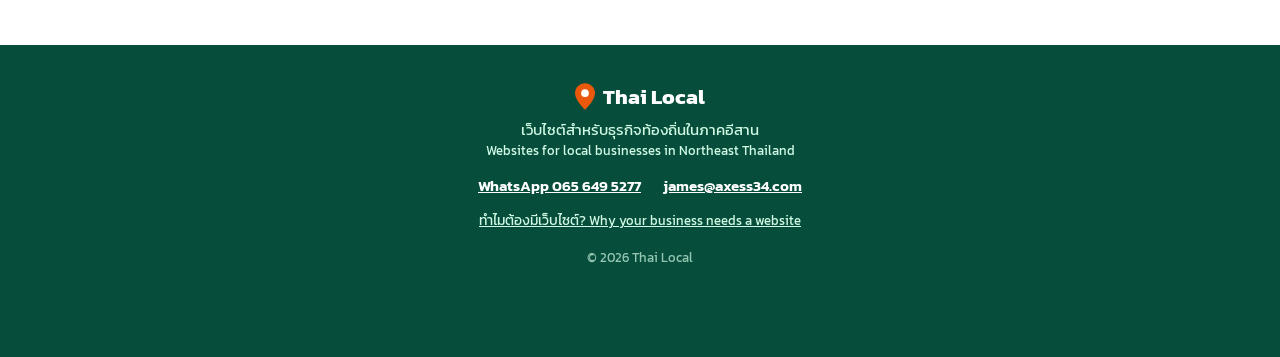
==== commit f89b982f: "FAQ: 'What if I don't like the draft?' - free redo in a style you like (moved to top)" ====
--- a/index.html
+++ b/index.html
@@ -185,6 +185,11 @@
   <div class="wrap narrow">
     <h2>คำถามที่พบบ่อย <span class="en" lang="en">FAQ</span></h2>
     <details>
+      <summary>ถ้าไม่ชอบเว็บไซต์ตัวอย่างล่ะ? <span lang="en">What if I don't like the draft?</span></summary>
+      <p>ไม่ต้องจ่ายอะไรเลย เว็บไซต์ตัวอย่างฟรี ไม่มีข้อผูกมัด ส่งตัวอย่างเว็บไซต์ที่คุณชอบมาทาง<a href="mailto:james@axess34.com">อีเมล</a> แล้วเราจะทำใหม่ในสไตล์นั้น</p>
+      <p lang="en">You pay nothing. The draft is free, with no obligation. Just <a href="mailto:james@axess34.com">email us</a> a sample of a website you like and we'll redo it in that style.</p>
+    </details>
+    <details>
       <summary>ต้องซื้อโดเมนเองไหม? <span lang="en">Do I need to buy a domain?</span></summary>
       <p>ไม่ต้องครับ คุณจะได้ชื่อเว็บฟรี yourname.thailocal.online</p>
       <p lang="en">No. You get a free web address: yourname.thailocal.online.</p>
@@ -198,11 +203,6 @@
       <summary>ต้องเตรียมอะไรบ้าง? <span lang="en">What do you need from me?</span></summary>
       <p>แค่เพจ Facebook ของร้าน เราอาจขอรูปหรือข้อมูลเพิ่มเติมบ้าง</p>
       <p lang="en">Just your Facebook page. We may ask for extra photos or info.</p>
-    </details>
-    <details>
-      <summary>ถ้าไม่ถูกใจ ต้องจ่ายไหม? <span lang="en">What if I don't like the draft?</span></summary>
-      <p>ไม่ต้องจ่ายครับ เว็บตัวอย่างฟรี ไม่มีข้อผูกมัด</p>
-      <p lang="en">You pay nothing. The draft is free, with no obligation.</p>
     </details>
   </div>
 </section>
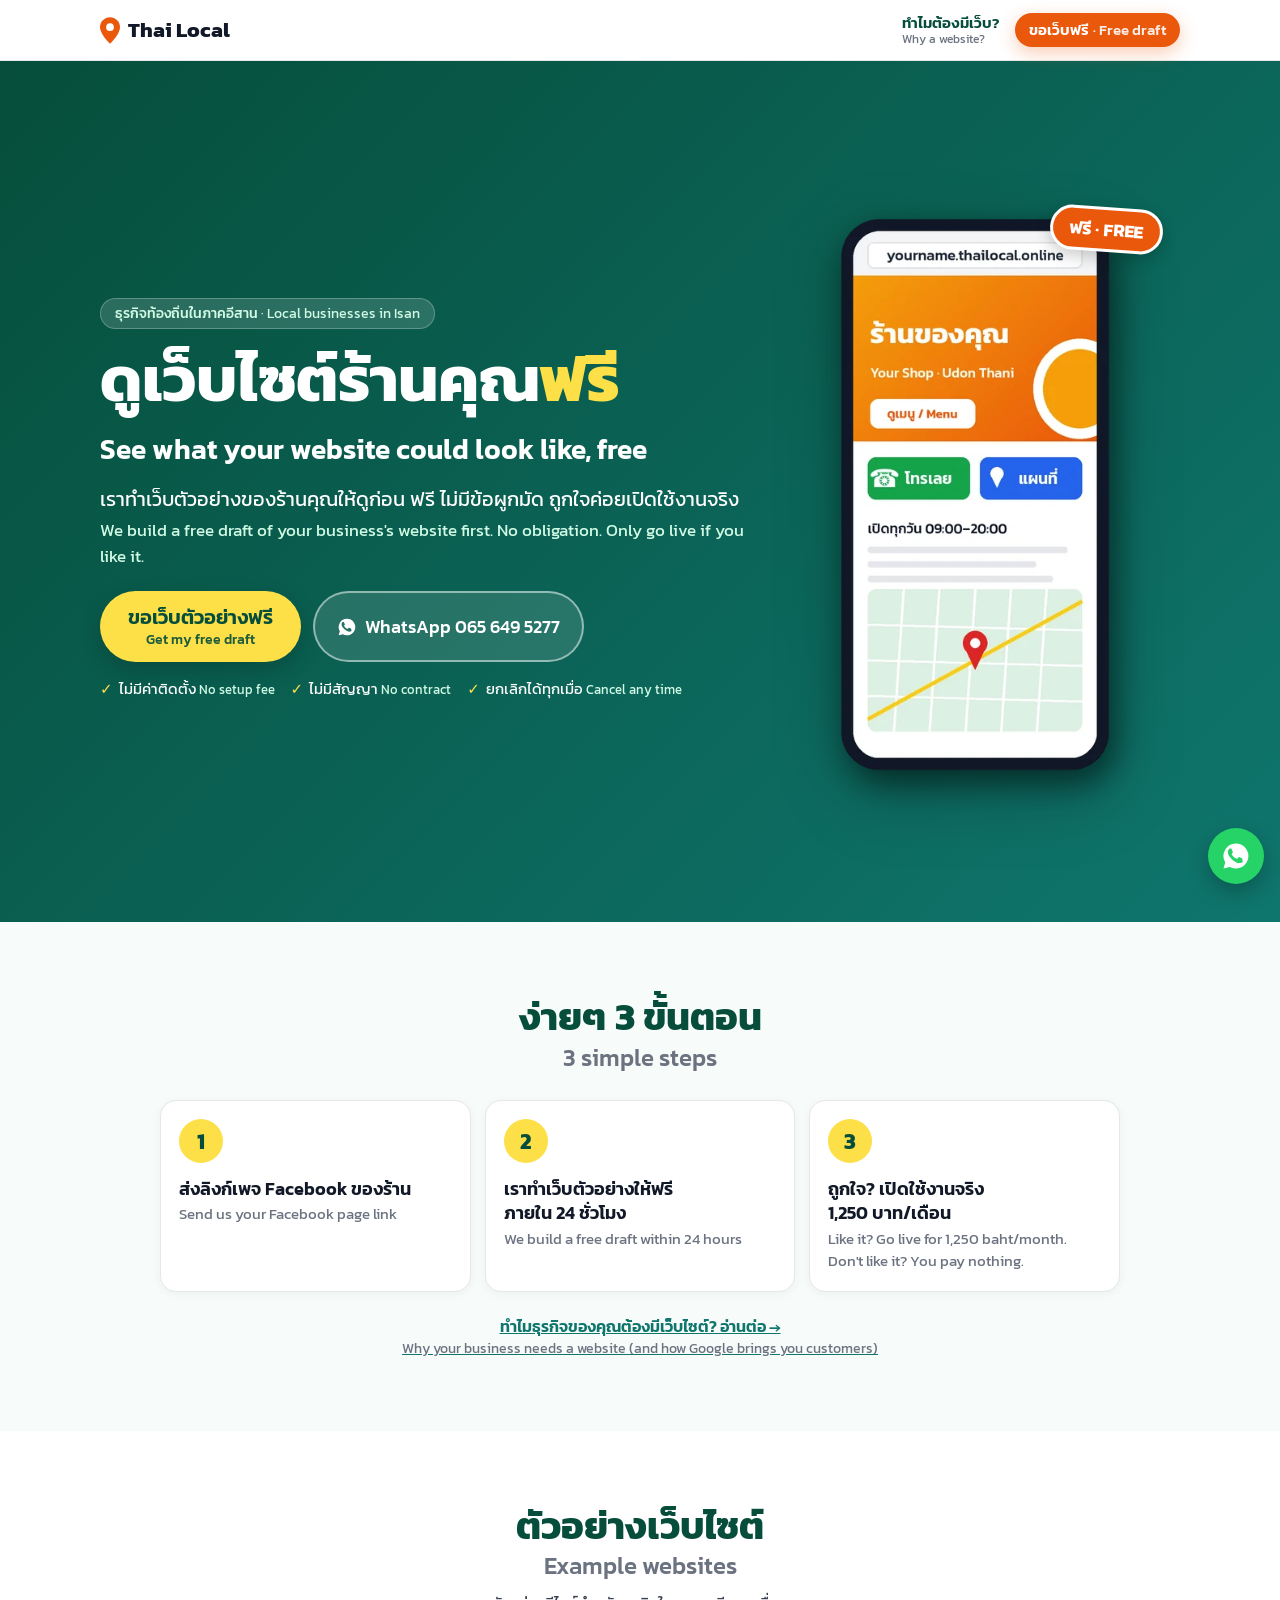
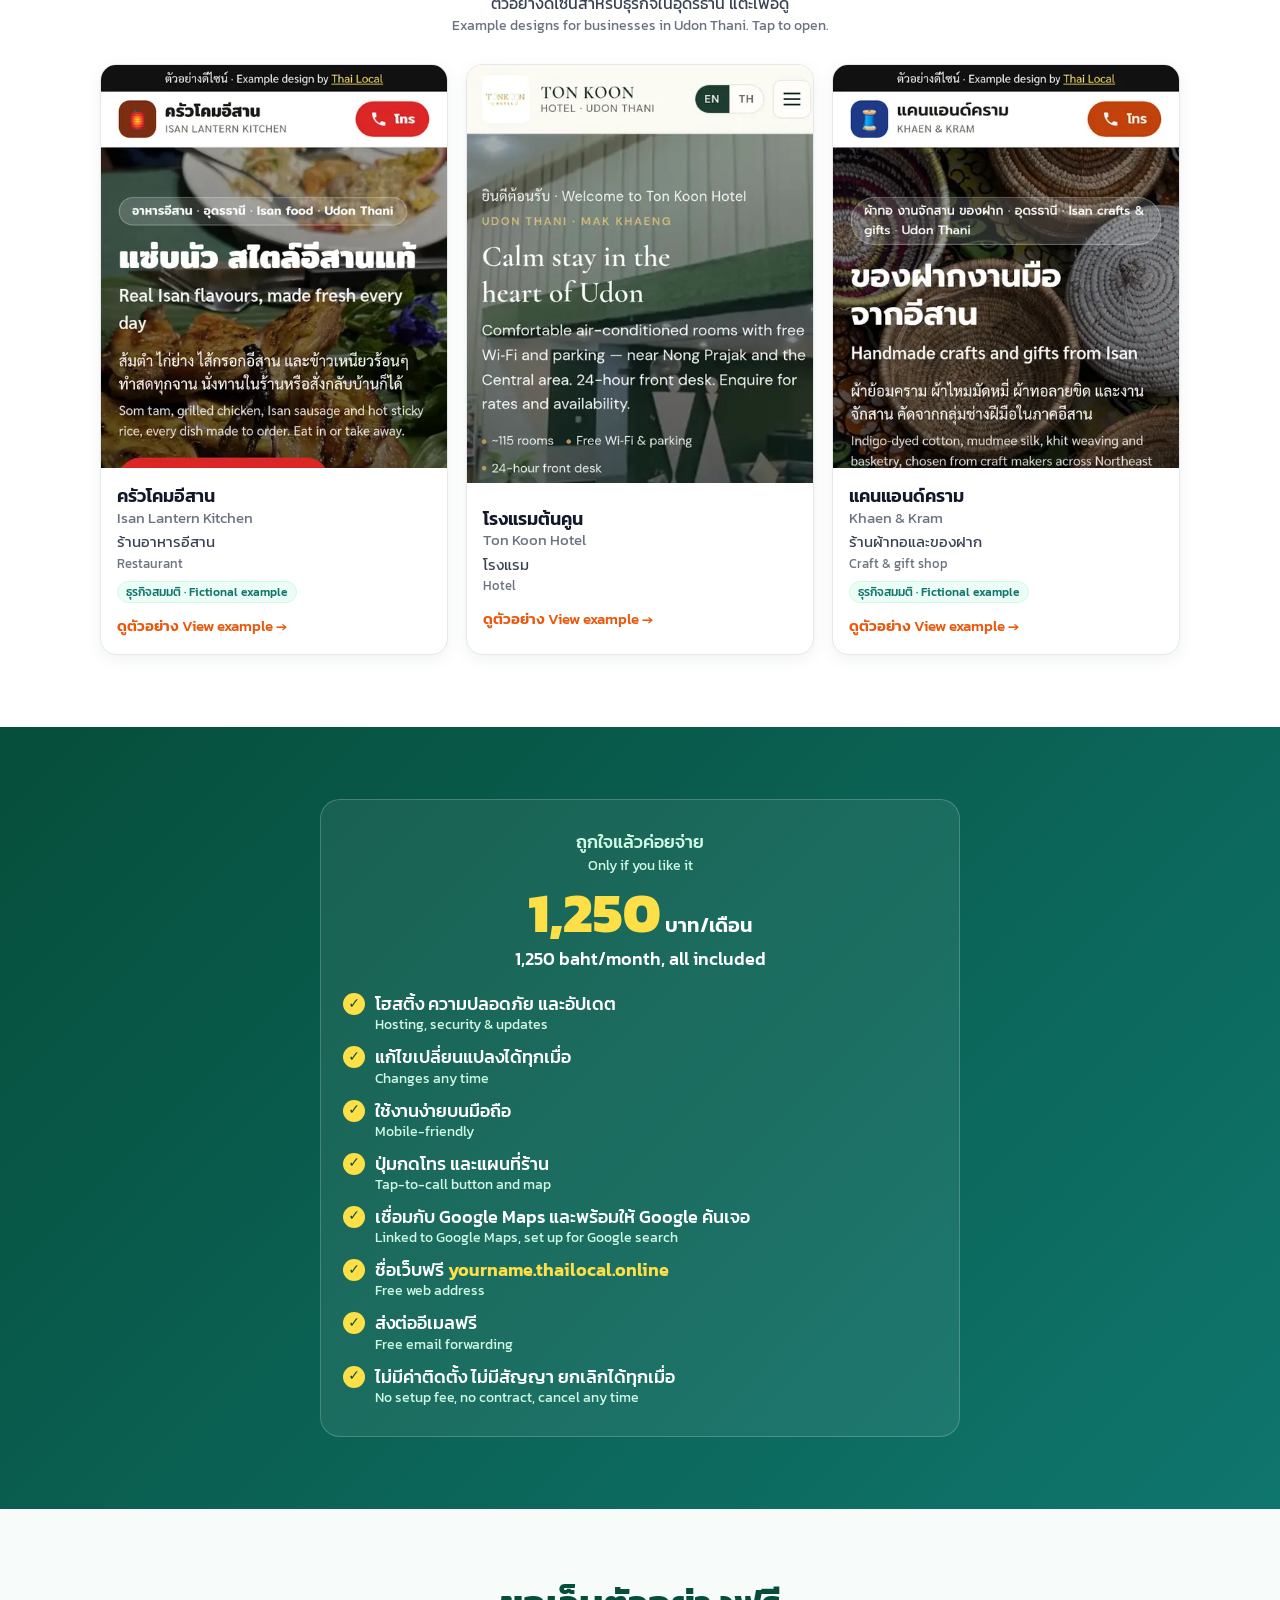
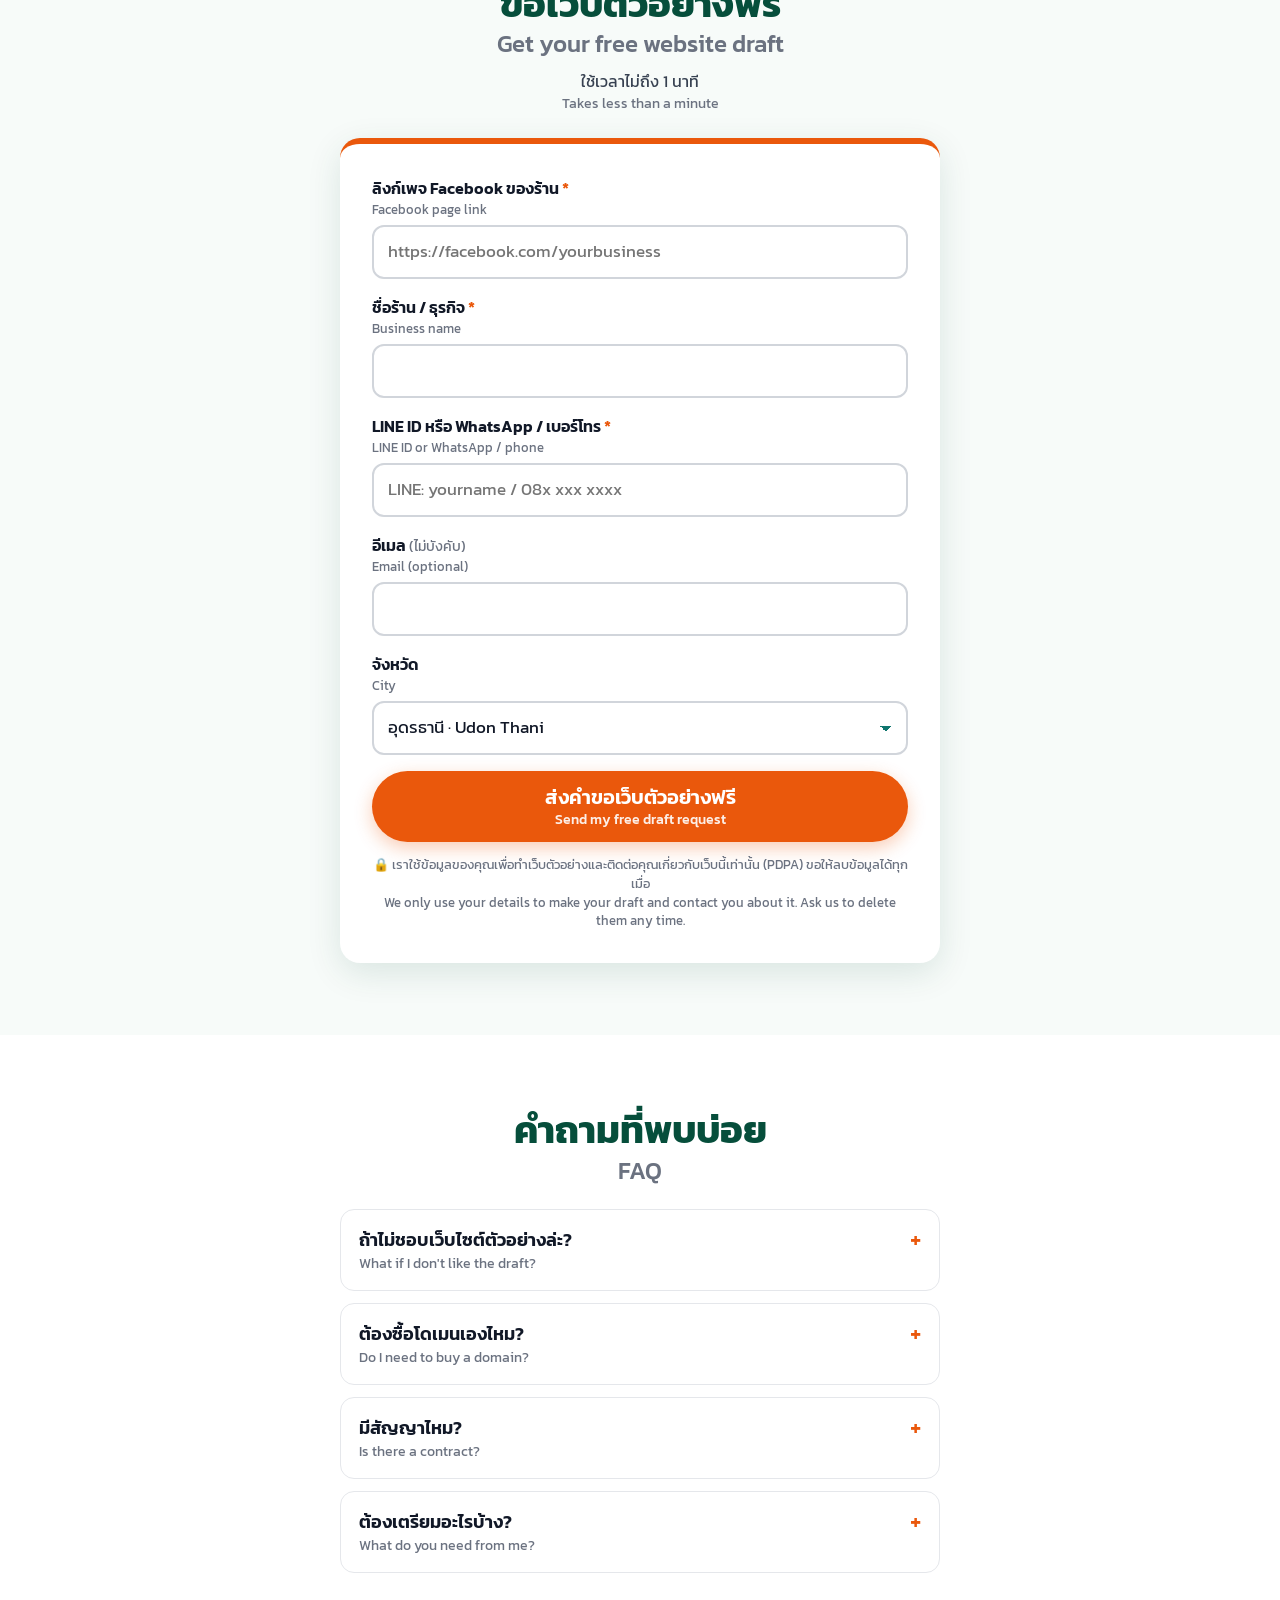
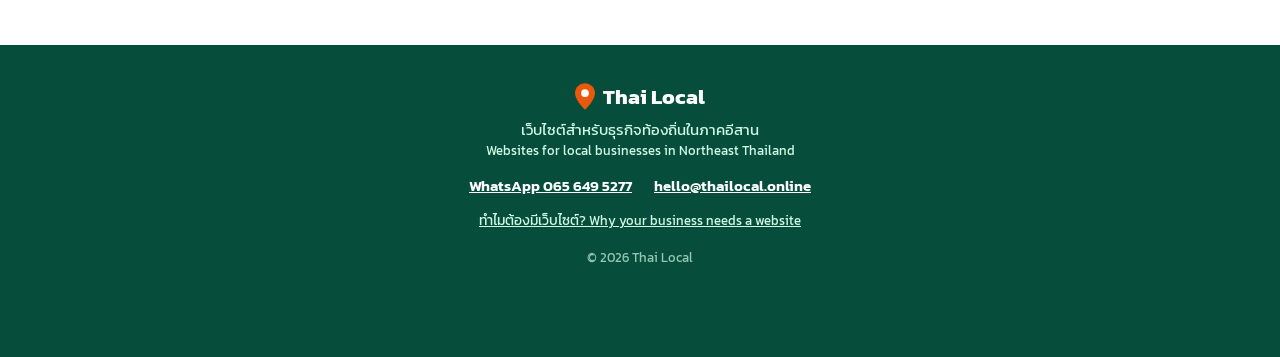
==== commit f31e0fd4: "Use hello@thailocal.online as contact email" ====
--- a/index.html
+++ b/index.html
@@ -186,8 +186,8 @@
     <h2>คำถามที่พบบ่อย <span class="en" lang="en">FAQ</span></h2>
     <details>
       <summary>ถ้าไม่ชอบเว็บไซต์ตัวอย่างล่ะ? <span lang="en">What if I don't like the draft?</span></summary>
-      <p>ไม่ต้องจ่ายอะไรเลย เว็บไซต์ตัวอย่างฟรี ไม่มีข้อผูกมัด ส่งตัวอย่างเว็บไซต์ที่คุณชอบมาทาง<a href="mailto:james@axess34.com">อีเมล</a> แล้วเราจะทำใหม่ในสไตล์นั้น</p>
-      <p lang="en">You pay nothing. The draft is free, with no obligation. Just <a href="mailto:james@axess34.com">email us</a> a sample of a website you like and we'll redo it in that style.</p>
+      <p>ไม่ต้องจ่ายอะไรเลย เว็บไซต์ตัวอย่างฟรี ไม่มีข้อผูกมัด ส่งตัวอย่างเว็บไซต์ที่คุณชอบมาทาง<a href="mailto:hello@thailocal.online">อีเมล</a> แล้วเราจะทำใหม่ในสไตล์นั้น</p>
+      <p lang="en">You pay nothing. The draft is free, with no obligation. Just <a href="mailto:hello@thailocal.online">email us</a> a sample of a website you like and we'll redo it in that style.</p>
     </details>
     <details>
       <summary>ต้องซื้อโดเมนเองไหม? <span lang="en">Do I need to buy a domain?</span></summary>
@@ -217,7 +217,7 @@
     <p>เว็บไซต์สำหรับธุรกิจท้องถิ่นในภาคอีสาน <span lang="en">Websites for local businesses in Northeast Thailand</span></p>
     <p class="contacts">
       <a href="https://wa.me/66656495277" target="_blank" rel="noopener">WhatsApp 065 649 5277</a>
-      <a href="mailto:james@axess34.com">james@axess34.com</a>
+      <a href="mailto:hello@thailocal.online">hello@thailocal.online</a>
     </p>
     <p class="foot-links"><a href="why/">ทำไมต้องมีเว็บไซต์? <span lang="en">Why your business needs a website</span></a></p>
     <p class="copy">© 2026 Thai Local</p>
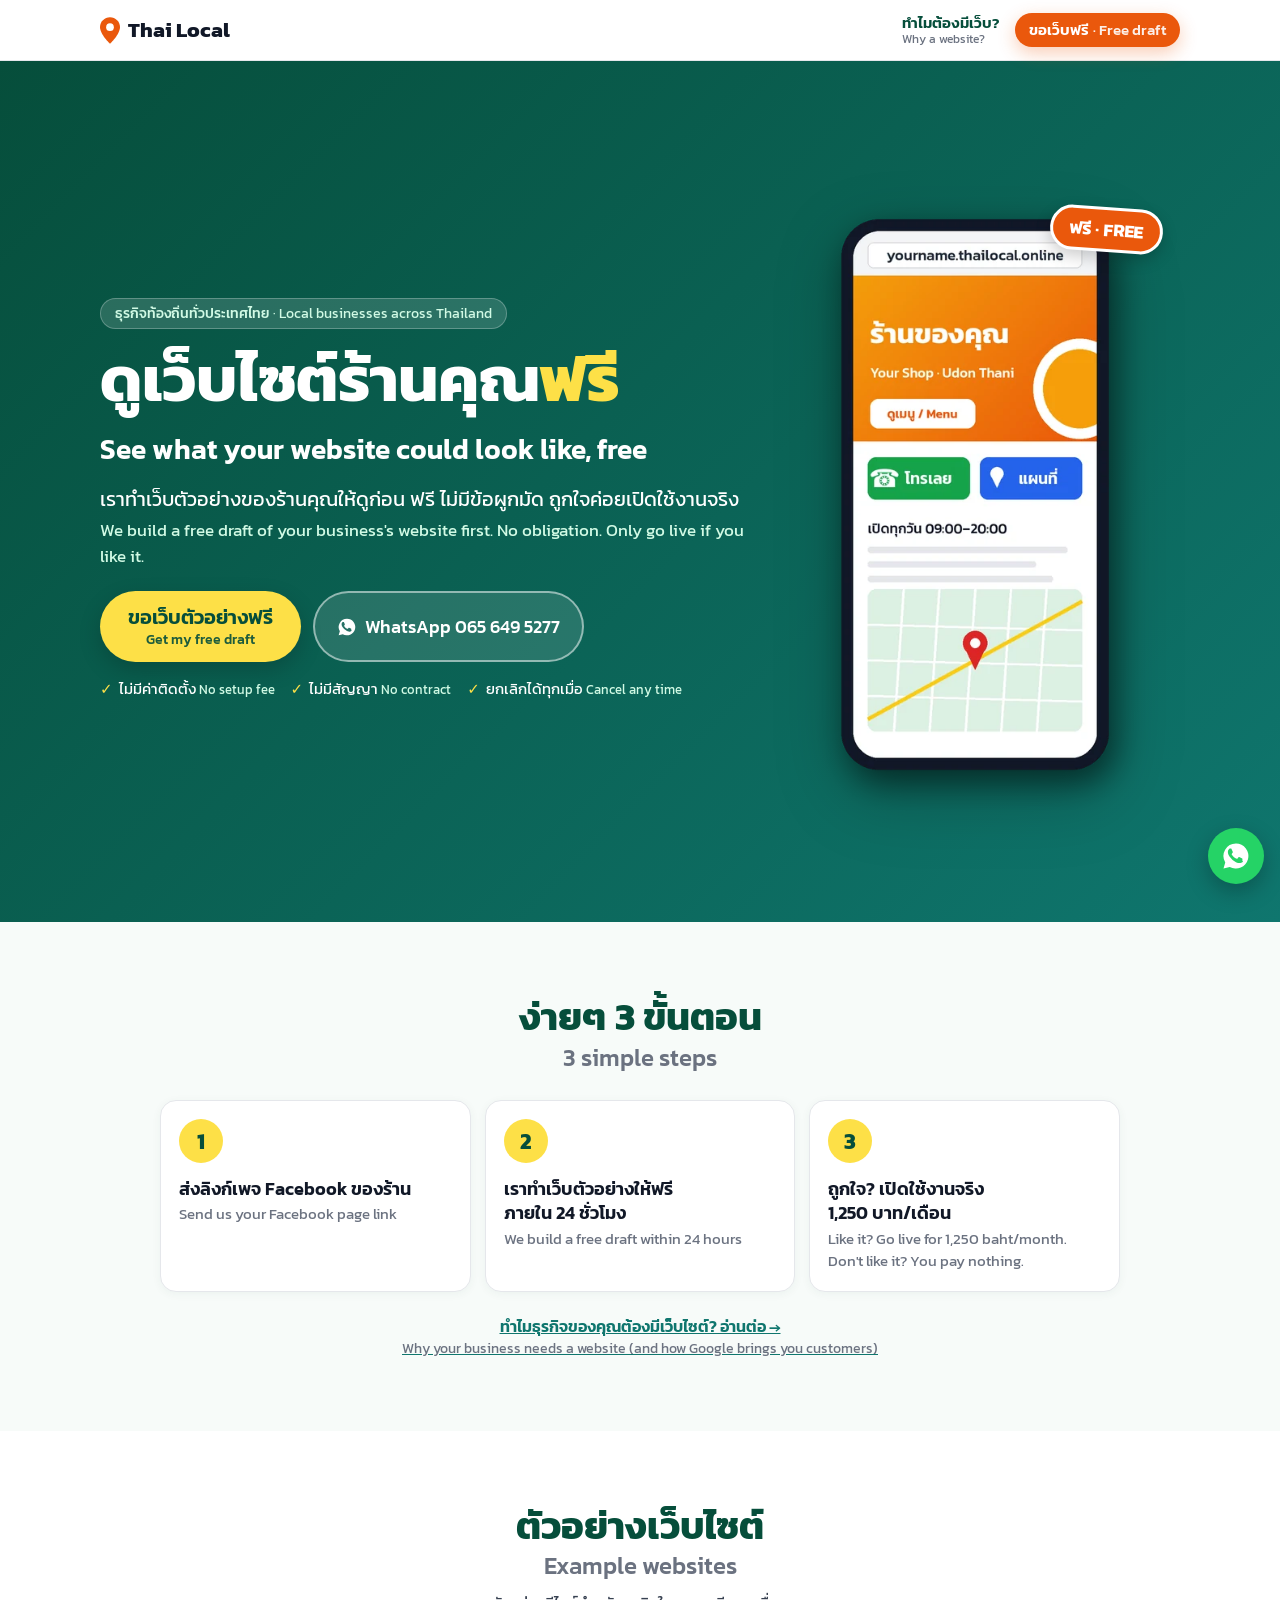
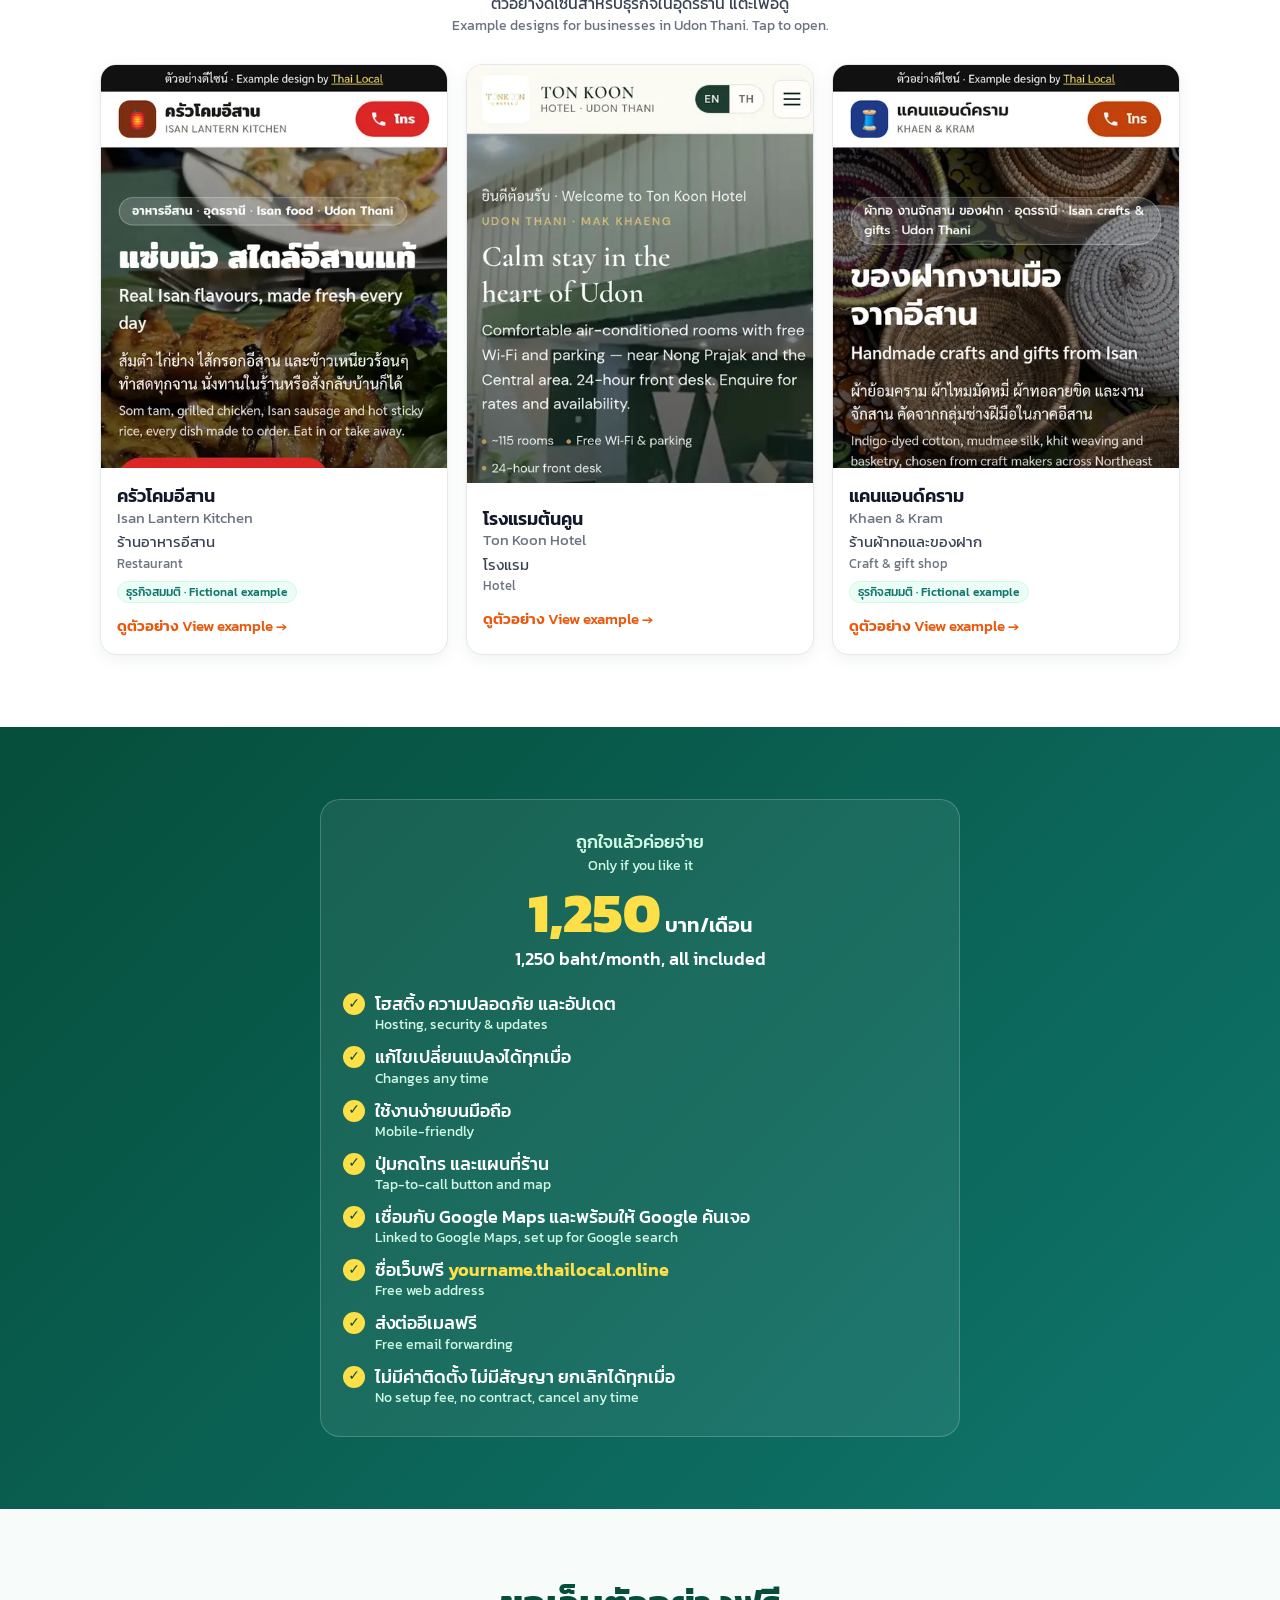
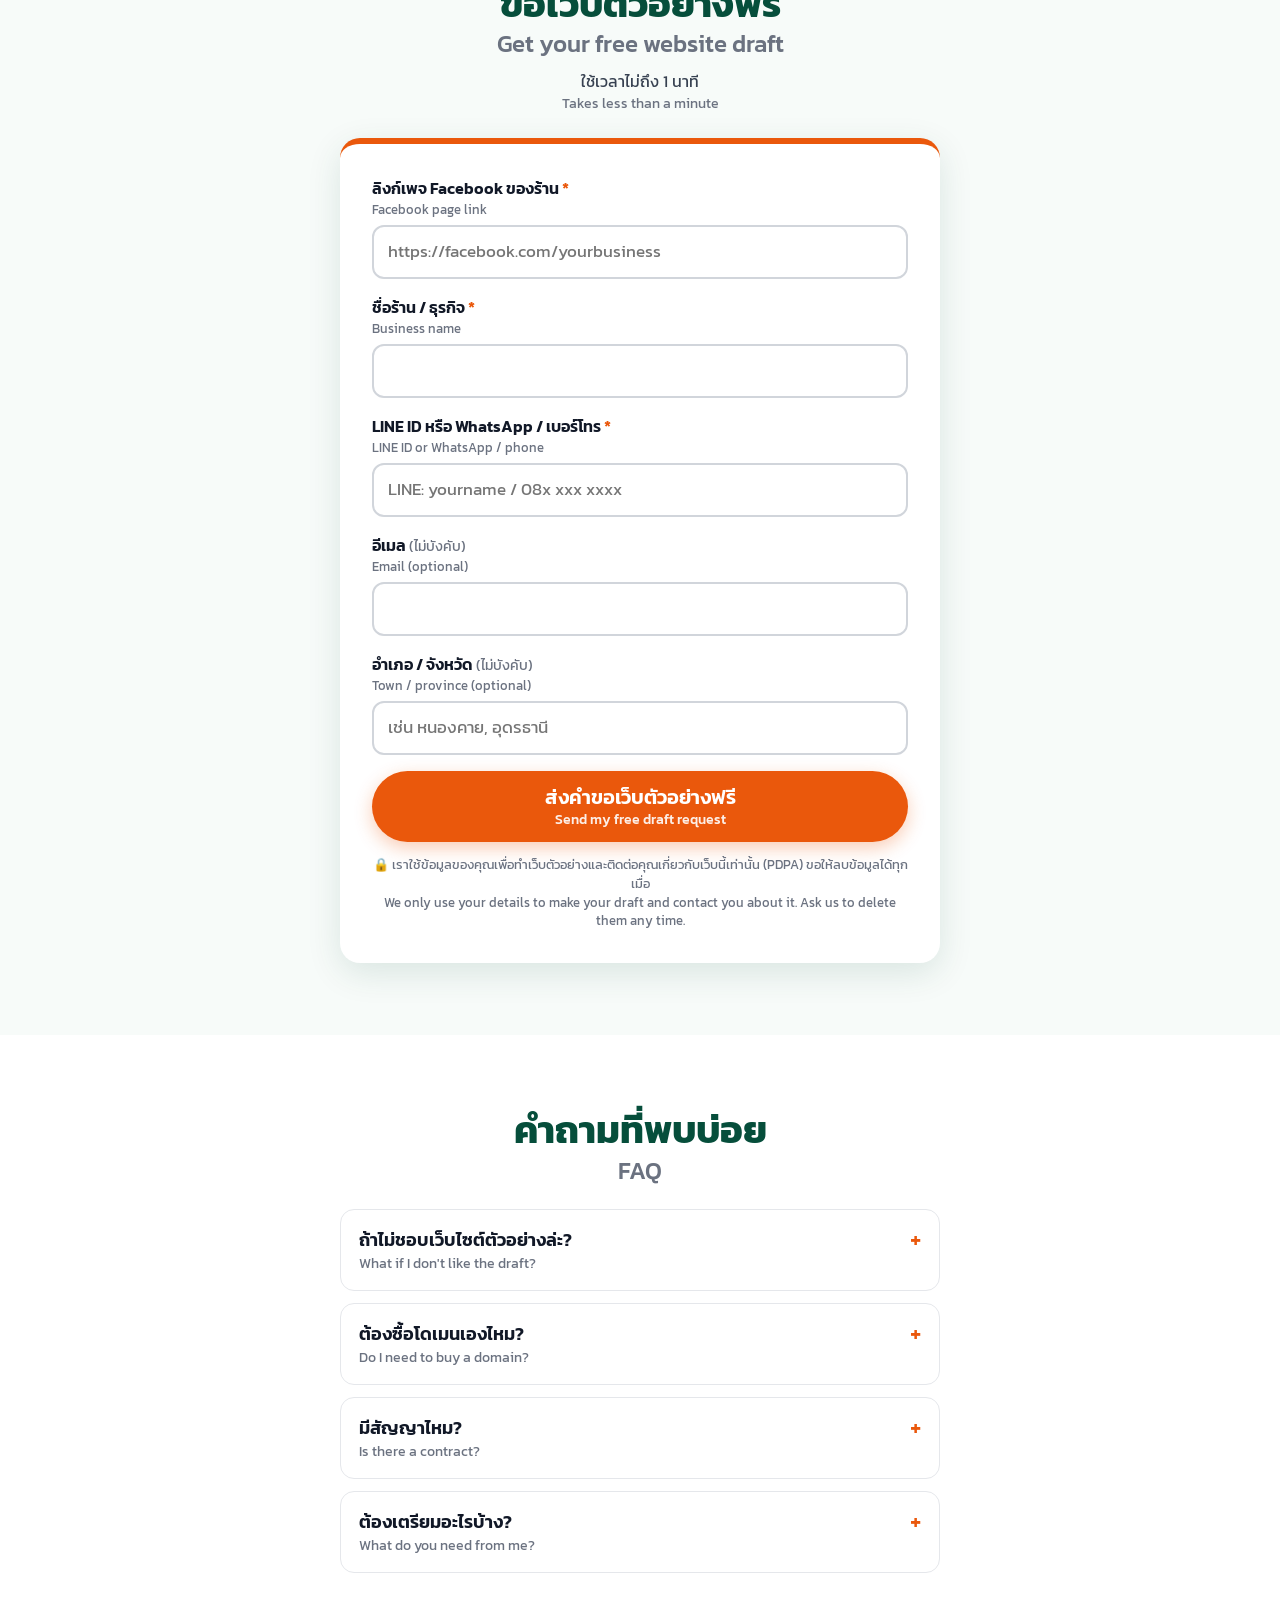
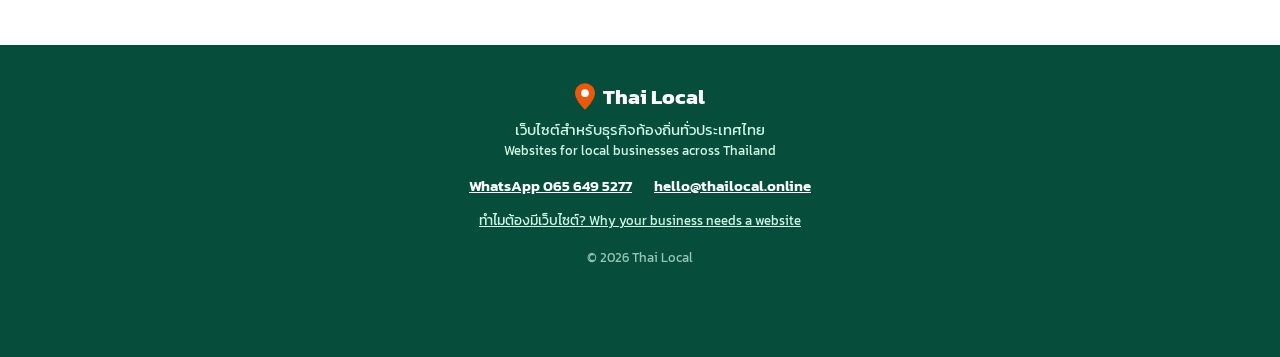
==== commit aa49dc1a: "Free-text town/province field; Thailand-wide wording (examples stay Udon)" ====
--- a/index.html
+++ b/index.html
@@ -3,8 +3,8 @@
 <head>
 <meta charset="utf-8">
 <meta name="viewport" content="width=device-width, initial-scale=1, viewport-fit=cover">
-<title>ดูเว็บไซต์ร้านคุณฟรี | Thai Local – Free website draft for local businesses in Isan</title>
-<meta name="description" content="ทำเว็บตัวอย่างให้ร้านคุณดูฟรี ไม่มีข้อผูกมัด สำหรับธุรกิจท้องถิ่นในภาคอีสาน อุดรธานี ขอนแก่น ถูกใจค่อยเปิดใช้ 1,250 บาท/เดือน รวมทุกอย่าง See a free draft of your business's website first. No setup fee, no contract.">
+<title>ดูเว็บไซต์ร้านคุณฟรี | Thai Local – Free website draft for local businesses in Thailand</title>
+<meta name="description" content="ทำเว็บตัวอย่างให้ร้านคุณดูฟรี ไม่มีข้อผูกมัด สำหรับธุรกิจท้องถิ่นทั่วประเทศไทย ถูกใจค่อยเปิดใช้ 1,250 บาท/เดือน รวมทุกอย่าง See a free draft of your business's website first. No setup fee, no contract.">
 <meta name="theme-color" content="#0F766E">
 <!-- Open Graph (og:image/og:url must be absolute for Facebook/LINE) -->
 <meta property="og:type" content="website">
@@ -12,7 +12,7 @@
 <meta property="og:locale" content="th_TH">
 <meta property="og:locale:alternate" content="en_US">
 <meta property="og:title" content="ดูเว็บไซต์ร้านคุณฟรี · See what your website could look like, free">
-<meta property="og:description" content="เว็บตัวอย่างฟรีสำหรับธุรกิจท้องถิ่นในภาคอีสาน ไม่มีข้อผูกมัด · Free website draft for local businesses in Northeast Thailand. No setup fee, no contract.">
+<meta property="og:description" content="เว็บตัวอย่างฟรีสำหรับธุรกิจท้องถิ่นทั่วประเทศไทย ไม่มีข้อผูกมัด · Free website draft for local businesses across Thailand. No setup fee, no contract.">
 <meta property="og:url" content="https://thailocal.online/">
 <meta property="og:image" content="https://thailocal.online/img/og-image.jpg">
 <meta property="og:image:width" content="1200">
@@ -47,7 +47,7 @@
 <section class="hero">
   <div class="wrap hero-in">
     <div class="hero-text">
-      <p class="kicker">ธุรกิจท้องถิ่นในภาคอีสาน <span lang="en">· Local businesses in Isan</span></p>
+      <p class="kicker">ธุรกิจท้องถิ่นทั่วประเทศไทย <span lang="en">· Local businesses across Thailand</span></p>
       <h1>ดูเว็บไซต์ร้านคุณ<span class="hl">ฟรี</span></h1>
       <p class="h1-en" lang="en">See what your website could look like, free</p>
       <p class="lead">เราทำเว็บตัวอย่างของร้านคุณให้ดูก่อน ฟรี ไม่มีข้อผูกมัด ถูกใจค่อยเปิดใช้งานจริง</p>
@@ -154,12 +154,8 @@
         <p class="err" data-for="email">อีเมลไม่ถูกต้อง <span lang="en">Please check your email</span></p>
       </div>
       <div class="field">
-        <label for="city">จังหวัด <span class="l-en" lang="en">City</span></label>
-        <select id="city" name="city">
-          <option value="Udon Thani">อุดรธานี · Udon Thani</option>
-          <option value="Khon Kaen">ขอนแก่น · Khon Kaen</option>
-          <option value="Other Isan">จังหวัดอื่นในภาคอีสาน · Other Isan</option>
-        </select>
+        <label for="city">อำเภอ / จังหวัด <span class="opt">(ไม่บังคับ)</span><span class="l-en" lang="en">Town / province (optional)</span></label>
+        <input id="city" name="city" type="text" autocomplete="address-level2" placeholder="เช่น หนองคาย, อุดรธานี" maxlength="100">
       </div>
       <!-- honeypot: humans never see or fill this -->
       <div class="hp" aria-hidden="true">
@@ -214,7 +210,7 @@
       <svg class="pin" viewBox="0 0 24 32" aria-hidden="true"><path d="M12 0C5.4 0 0 5.3 0 11.9 0 20.8 12 32 12 32s12-11.2 12-20.1C24 5.3 18.6 0 12 0z" fill="#EA580C"/><circle cx="12" cy="12" r="4.6" fill="#fff"/></svg>
       <span>Thai Local</span>
     </div>
-    <p>เว็บไซต์สำหรับธุรกิจท้องถิ่นในภาคอีสาน <span lang="en">Websites for local businesses in Northeast Thailand</span></p>
+    <p>เว็บไซต์สำหรับธุรกิจท้องถิ่นทั่วประเทศไทย <span lang="en">Websites for local businesses across Thailand</span></p>
     <p class="contacts">
       <a href="https://wa.me/66656495277" target="_blank" rel="noopener">WhatsApp 065 649 5277</a>
       <a href="mailto:hello@thailocal.online">hello@thailocal.online</a>
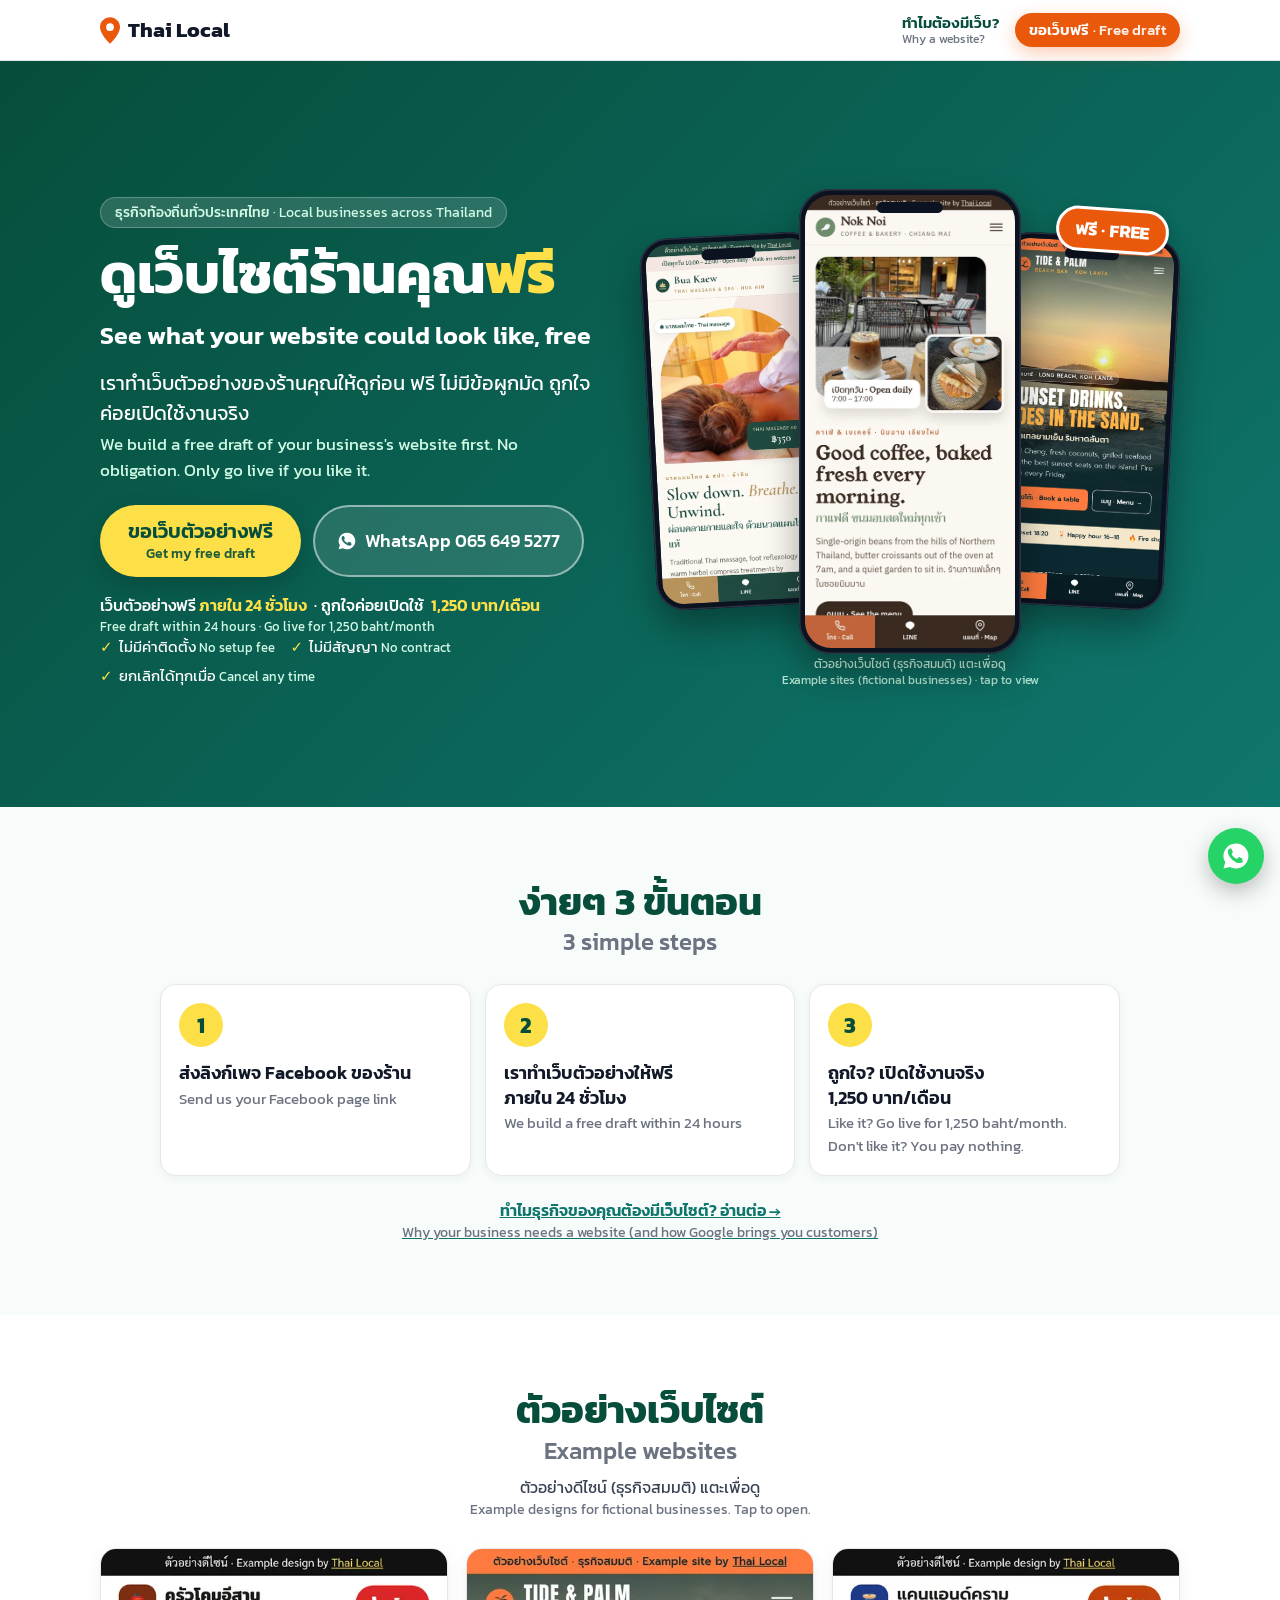
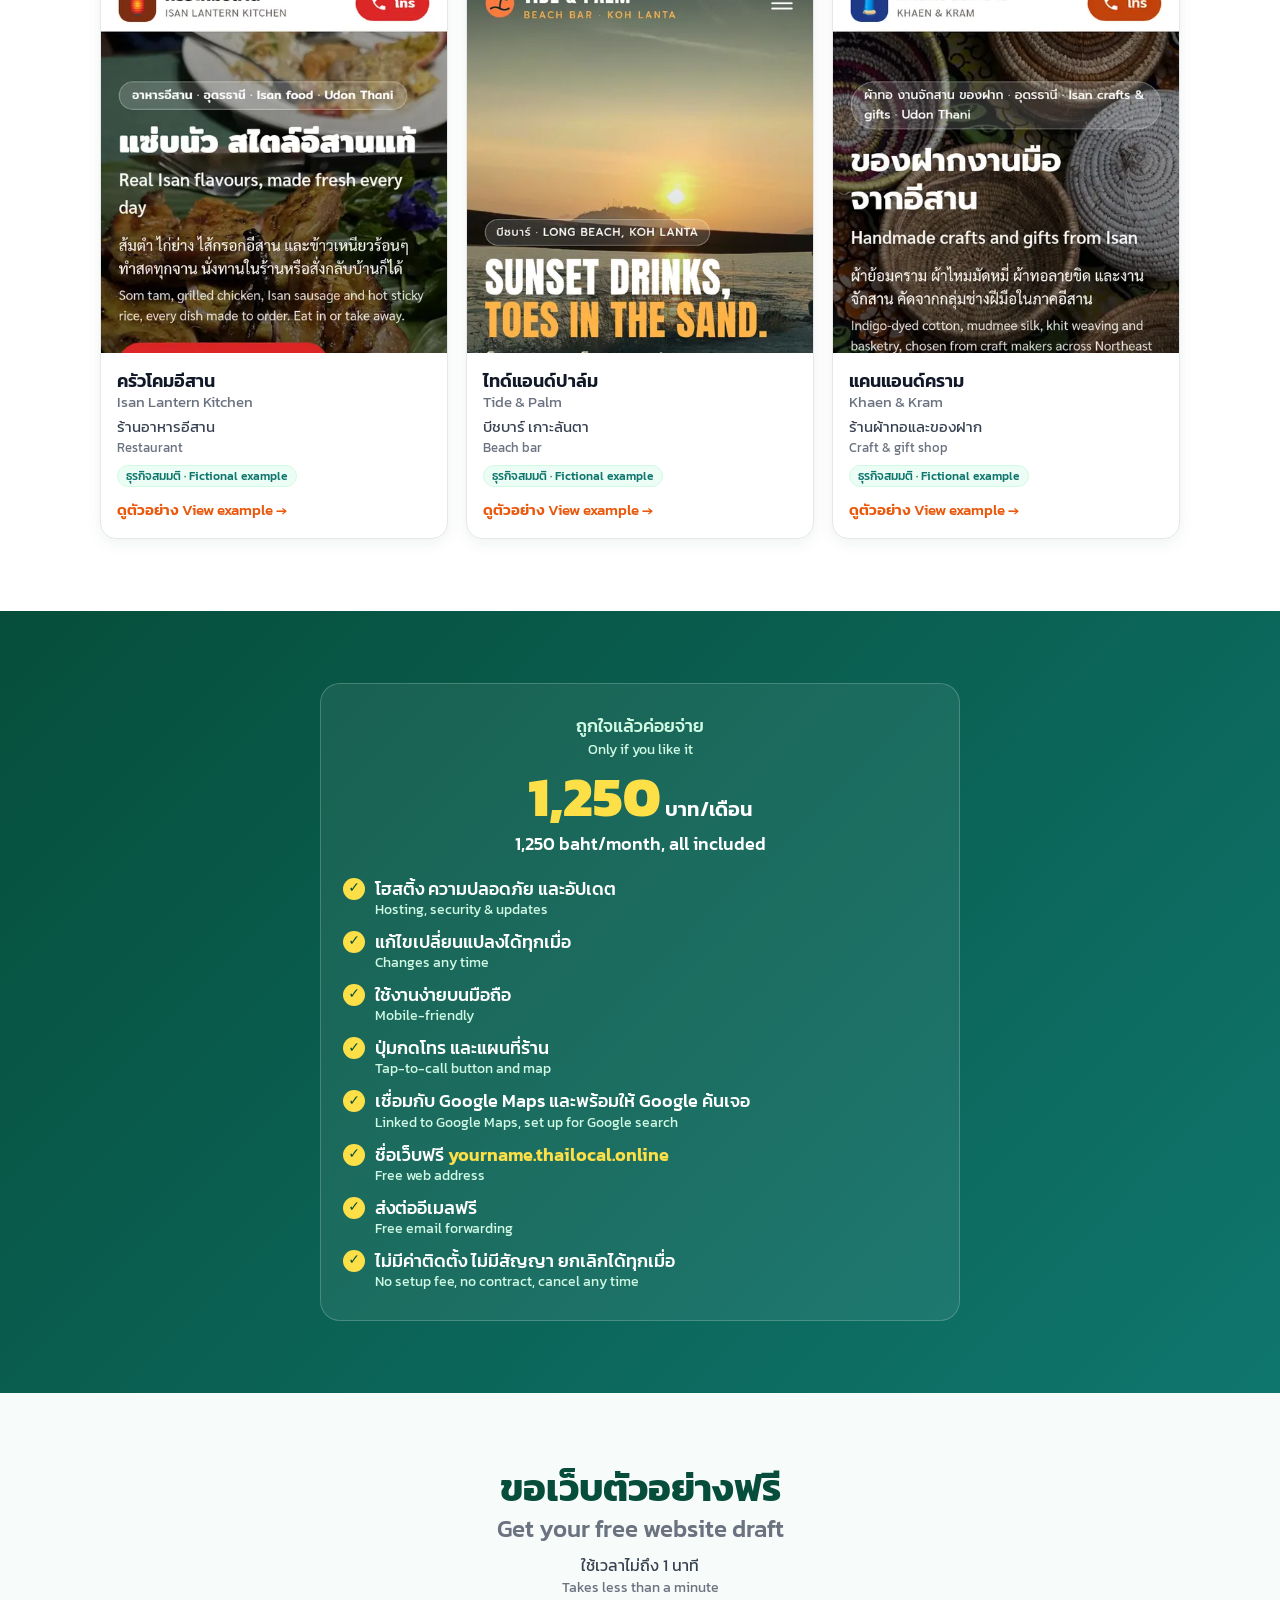
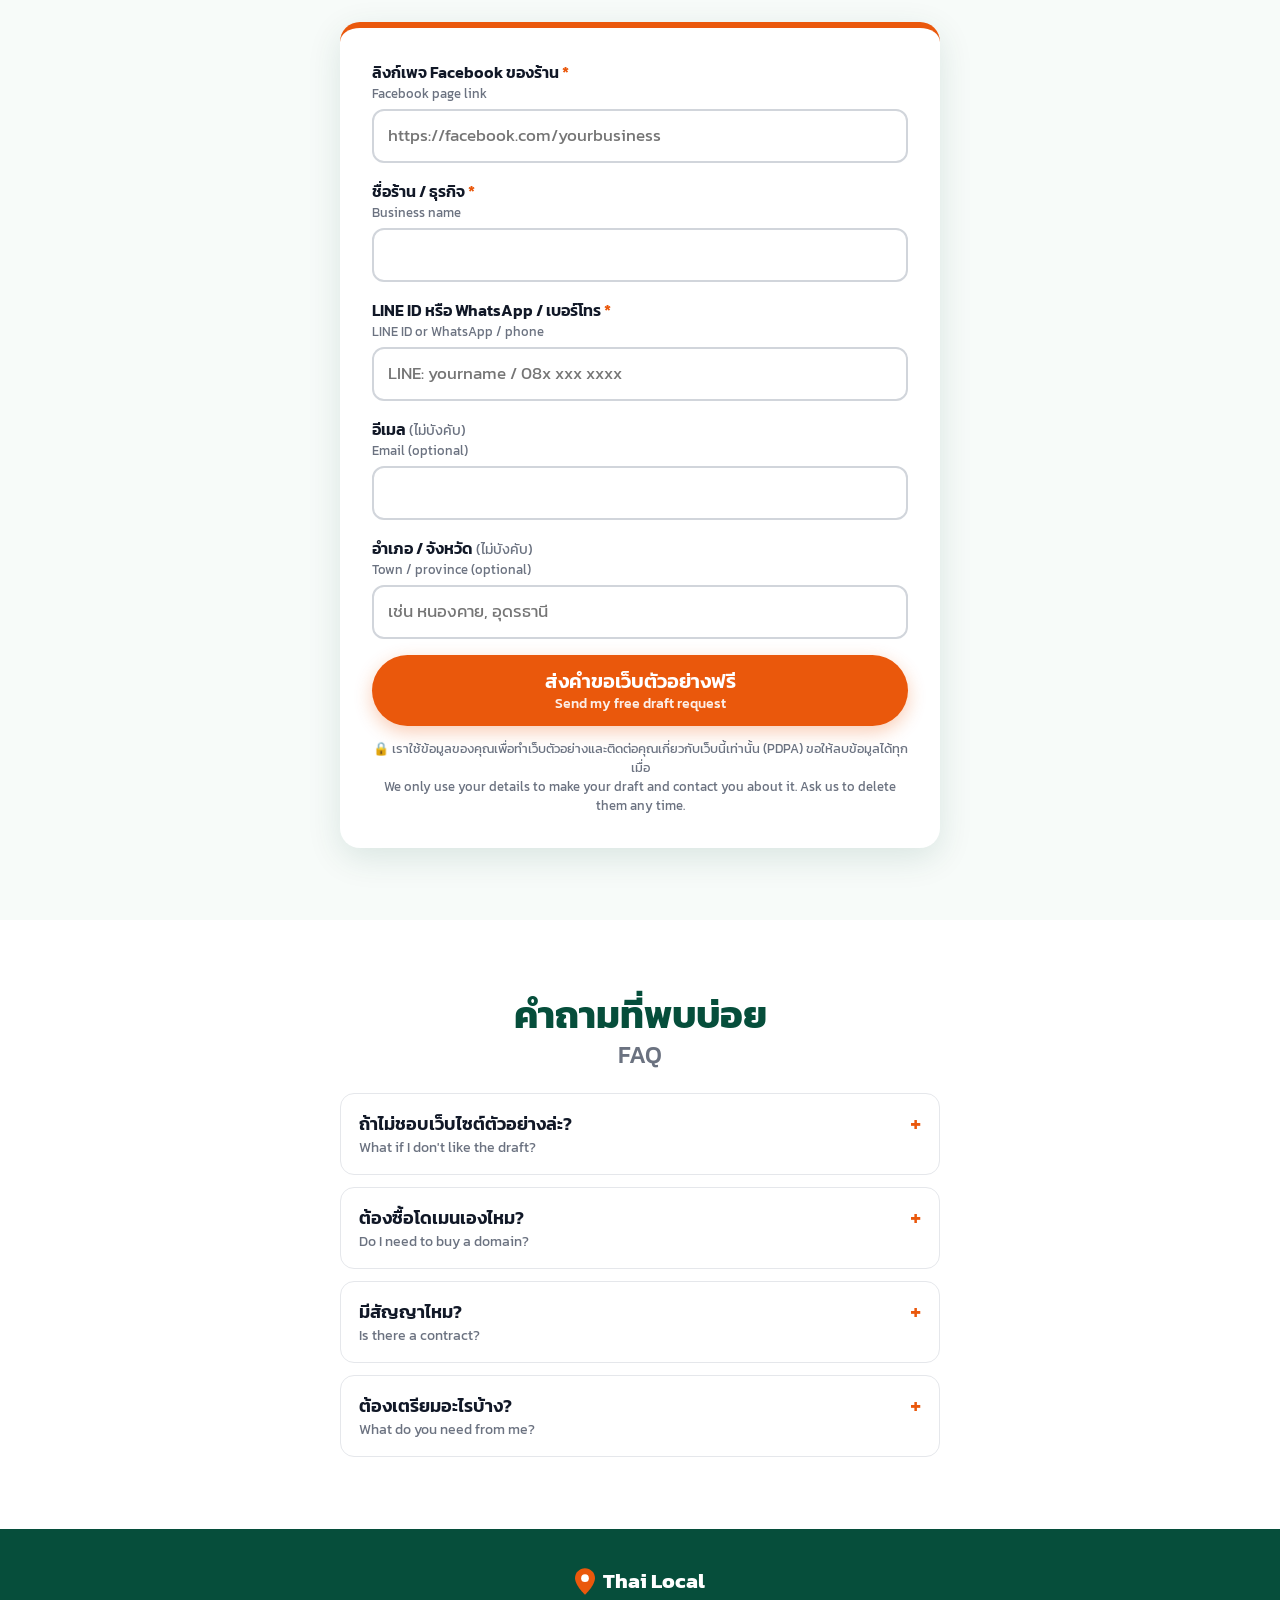
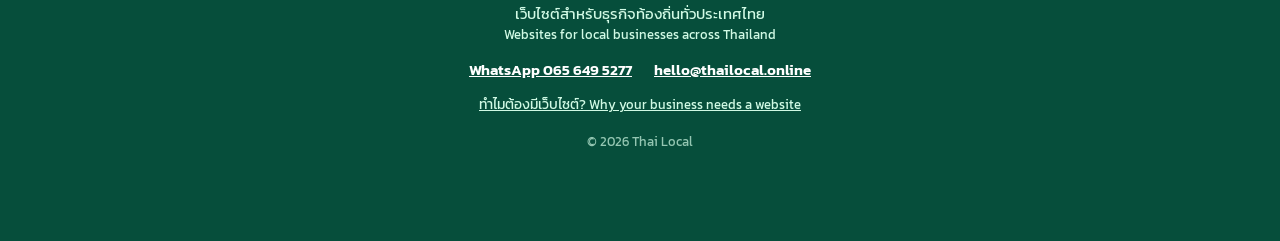
==== commit 9331045a: "Hero: three phones showing fictional example sites (Bua Kaew, Nok Noi, Tide & Palm); price + 24h lin" ====
--- a/index.html
+++ b/index.html
@@ -28,8 +28,8 @@
 <link rel="preconnect" href="https://fonts.gstatic.com" crossorigin>
 <link rel="preconnect" href="https://ivleheagpnenoaevpcjv.supabase.co" crossorigin>
 <link href="https://fonts.googleapis.com/css2?family=Kanit:wght@400;500;600;700;800&display=swap" rel="stylesheet">
-<link rel="preload" as="image" href="img/hero-phone.webp" type="image/webp">
-<link rel="stylesheet" href="style.css">
+<link rel="preload" as="image" href="img/phone-noknoi.webp?v=2" type="image/webp">
+<link rel="stylesheet" href="style.css?v=2">
 </head>
 <body>
 
@@ -46,10 +46,12 @@
 <main>
 <section class="hero">
   <div class="wrap hero-in">
-    <div class="hero-text">
+    <div class="hero-head">
       <p class="kicker">ธุรกิจท้องถิ่นทั่วประเทศไทย <span lang="en">· Local businesses across Thailand</span></p>
       <h1>ดูเว็บไซต์ร้านคุณ<span class="hl">ฟรี</span></h1>
       <p class="h1-en" lang="en">See what your website could look like, free</p>
+    </div>
+    <div class="hero-body">
       <p class="lead">เราทำเว็บตัวอย่างของร้านคุณให้ดูก่อน ฟรี ไม่มีข้อผูกมัด ถูกใจค่อยเปิดใช้งานจริง</p>
       <p class="lead-en" lang="en">We build a free draft of your business's website first. No obligation. Only go live if you like it.</p>
       <div class="cta-row">
@@ -58,18 +60,27 @@
           <svg viewBox="0 0 24 24" aria-hidden="true"><path fill="currentColor" d="M12 2a10 10 0 0 0-8.6 15.1L2 22l5-1.3A10 10 0 1 0 12 2zm5.6 14.2c-.2.7-1.4 1.3-2 1.4-.5.1-1.2.1-1.9-.1a17 17 0 0 1-1.7-.6 13.4 13.4 0 0 1-5.2-4.6c-.6-.8-1.3-2.1-1.3-3.5s.7-2.1 1-2.4c.3-.3.6-.4.8-.4h.6c.2 0 .4 0 .6.5l.9 2.1c.1.2.1.4 0 .5l-.3.5-.4.5c-.1.1-.3.3-.1.6.2.3.8 1.3 1.6 2.1 1.1 1 2 1.3 2.3 1.4.3.1.5.1.6-.1l.9-1.1c.2-.3.4-.2.6-.1l2 1c.3.1.5.2.5.3.1.2.1.7-.1 1.4z"/></svg>
           WhatsApp 065 649 5277</a>
       </div>
+      <p class="offer">เว็บตัวอย่างฟรี<b>ภายใน 24 ชั่วโมง</b> · ถูกใจค่อยเปิดใช้ <b>1,250 บาท/เดือน</b><span lang="en">Free draft within 24 hours · Go live for 1,250 baht/month</span></p>
       <ul class="ticks">
         <li>ไม่มีค่าติดตั้ง <span lang="en">No setup fee</span></li>
         <li>ไม่มีสัญญา <span lang="en">No contract</span></li>
         <li>ยกเลิกได้ทุกเมื่อ <span lang="en">Cancel any time</span></li>
       </ul>
     </div>
-    <div class="hero-visual">
-      <picture>
-        <source srcset="img/hero-phone.webp" type="image/webp">
-        <img src="img/hero-phone.png" width="420" height="760" alt="ตัวอย่างเว็บไซต์ร้านบนมือถือ / Example business website on a phone" fetchpriority="high">
-      </picture>
-      <span class="badge-free">ฟรี · FREE</span>
+    <div class="hero-phones">
+      <div class="phones">
+      <a class="phone p-left" href="https://buakaew.thailocal.online/" target="_blank" rel="noopener" aria-label="ตัวอย่างเว็บร้านนวด Bua Kaew Thai Massage (ธุรกิจสมมติ) / Example massage spa website">
+        <picture><source srcset="img/phone-buakaew.webp?v=2" type="image/webp"><img src="img/phone-buakaew.jpg?v=2" width="480" height="1039" alt="ตัวอย่างเว็บร้านนวด Bua Kaew Thai Massage (ธุรกิจสมมติ) / Example massage spa website" loading="eager" decoding="async"></picture>
+      </a>
+      <a class="phone p-mid" href="https://noknoi.thailocal.online/" target="_blank" rel="noopener" aria-label="ตัวอย่างเว็บคาเฟ่ Nok Noi Coffee &amp; Bakery (ธุรกิจสมมติ) / Example café website">
+        <picture><source srcset="img/phone-noknoi.webp?v=2" type="image/webp"><img src="img/phone-noknoi.jpg?v=2" width="480" height="1039" alt="ตัวอย่างเว็บคาเฟ่ Nok Noi Coffee &amp; Bakery (ธุรกิจสมมติ) / Example café website" fetchpriority="high"></picture>
+      </a>
+      <a class="phone p-right" href="https://tidepalm.thailocal.online/" target="_blank" rel="noopener" aria-label="ตัวอย่างเว็บบีชบาร์ Tide &amp; Palm (ธุรกิจสมมติ) / Example beach bar website">
+        <picture><source srcset="img/phone-tidepalm.webp?v=2" type="image/webp"><img src="img/phone-tidepalm.jpg?v=2" width="480" height="1039" alt="ตัวอย่างเว็บบีชบาร์ Tide &amp; Palm (ธุรกิจสมมติ) / Example beach bar website" loading="eager" decoding="async"></picture>
+      </a>
+        <span class="badge-free">ฟรี · FREE</span>
+      </div>
+      <p class="phones-cap">ตัวอย่างเว็บไซต์ (ธุรกิจสมมติ) แตะเพื่อดู <span lang="en">Example sites (fictional businesses) · tap to view</span></p>
     </div>
   </div>
 </section>
@@ -89,15 +100,15 @@
 <section class="examples" id="examples">
   <div class="wrap">
     <h2>ตัวอย่างเว็บไซต์ <span class="en" lang="en">Example websites</span></h2>
-    <p class="sub">ตัวอย่างดีไซน์สำหรับธุรกิจในอุดรธานี แตะเพื่อดู <span lang="en">Example designs for businesses in Udon Thani. Tap to open.</span></p>
+    <p class="sub">ตัวอย่างดีไซน์ (ธุรกิจสมมติ) แตะเพื่อดู <span lang="en">Example designs for fictional businesses. Tap to open.</span></p>
     <div class="cards">
       <a class="card" href="https://axess34.github.io/example-isan-lantern-kitchen/" target="_blank" rel="noopener">
         <picture><source srcset="img/example-isan-lantern-kitchen.webp" type="image/webp"><img src="img/example-isan-lantern-kitchen.jpg" width="480" height="628" loading="lazy" alt="Isan Lantern Kitchen example restaurant website"></picture>
         <div class="card-b"><b>ครัวโคมอีสาน <i lang="en">Isan Lantern Kitchen</i></b><span>ร้านอาหารอีสาน <i lang="en">Restaurant</i></span><small class="tag">ธุรกิจสมมติ · Fictional example</small><em>ดูตัวอย่าง <span lang="en">View example</span> →</em></div>
       </a>
-      <a class="card" href="https://axess34.github.io/ton-koon-hotel-udon-draft/" target="_blank" rel="noopener">
-        <picture><source srcset="img/draft-ton-koon-hotel.webp" type="image/webp"><img src="img/draft-ton-koon-hotel.jpg" width="480" height="628" loading="lazy" alt="Ton Koon Hotel draft website"></picture>
-        <div class="card-b"><b>โรงแรมต้นคูน <i lang="en">Ton Koon Hotel</i></b><span>โรงแรม <i lang="en">Hotel</i></span><em>ดูตัวอย่าง <span lang="en">View example</span> →</em></div>
+      <a class="card" href="https://tidepalm.thailocal.online/" target="_blank" rel="noopener">
+        <picture><source srcset="img/example-tidepalm.webp" type="image/webp"><img src="img/example-tidepalm.jpg" width="480" height="628" loading="lazy" alt="Tide &amp; Palm example beach bar website"></picture>
+        <div class="card-b"><b>ไทด์แอนด์ปาล์ม <i lang="en">Tide &amp; Palm</i></b><span>บีชบาร์ เกาะลันตา <i lang="en">Beach bar</i></span><small class="tag">ธุรกิจสมมติ · Fictional example</small><em>ดูตัวอย่าง <span lang="en">View example</span> →</em></div>
       </a>
       <a class="card" href="https://axess34.github.io/example-khaen-kram-shop/" target="_blank" rel="noopener">
         <picture><source srcset="img/example-khaen-kram-shop.webp" type="image/webp"><img src="img/example-khaen-kram-shop.jpg" width="480" height="628" loading="lazy" alt="Khaen &amp; Kram example shop website"></picture>
@@ -224,6 +235,6 @@
   <svg viewBox="0 0 24 24" aria-hidden="true"><path fill="currentColor" d="M12 2a10 10 0 0 0-8.6 15.1L2 22l5-1.3A10 10 0 1 0 12 2zm5.6 14.2c-.2.7-1.4 1.3-2 1.4-.5.1-1.2.1-1.9-.1a17 17 0 0 1-1.7-.6 13.4 13.4 0 0 1-5.2-4.6c-.6-.8-1.3-2.1-1.3-3.5s.7-2.1 1-2.4c.3-.3.6-.4.8-.4h.6c.2 0 .4 0 .6.5l.9 2.1c.1.2.1.4 0 .5l-.3.5-.4.5c-.1.1-.3.3-.1.6.2.3.8 1.3 1.6 2.1 1.1 1 2 1.3 2.3 1.4.3.1.5.1.6-.1l.9-1.1c.2-.3.4-.2.6-.1l2 1c.3.1.5.2.5.3.1.2.1.7-.1 1.4z"/></svg>
 </a>
 
-<script src="app.js" defer></script>
+<script src="app.js?v=2" defer></script>
 </body>
 </html>
--- a/style.css
+++ b/style.css
@@ -48,9 +48,7 @@
 .ticks{list-style:none;padding:0;margin:0;display:flex;flex-wrap:wrap;gap:6px 16px;font-size:15px}
 .ticks li::before{content:"✓";color:var(--yel);font-weight:700;margin-right:6px}
 .ticks span{color:var(--mint);font-size:13px}
-.hero-visual{position:relative;justify-self:center;width:min(270px,72vw);margin-top:6px}
-.hero-visual img{filter:drop-shadow(0 18px 30px rgba(0,0,0,.25))}
-.badge-free{position:absolute;top:2%;right:-4%;background:var(--or);color:#fff;font-weight:700;font-size:18px;padding:6px 16px;border-radius:999px;border:3px solid #fff;box-shadow:0 6px 16px rgba(0,0,0,.2);transform:rotate(4deg)}
+.badge-free{position:absolute;top:4%;right:2%;z-index:3;background:var(--or);color:#fff;font-weight:700;font-size:18px;padding:6px 16px;border-radius:999px;border:3px solid #fff;box-shadow:0 6px 16px rgba(0,0,0,.2);transform:rotate(4deg)}
 
 /* sections */
 section{padding:52px 0}
@@ -154,7 +152,6 @@
   .h1-en{font-size:28px}
   .lead{font-size:20px}
   .lead-en{font-size:17px}
-  .hero-visual{width:340px}
   section{padding:72px 0}
   h2{font-size:38px}
   .step-list{grid-template-columns:repeat(3,1fr)}
@@ -177,3 +174,37 @@
 .foot-links a{color:var(--mint);font-size:14px}
 .foot-links a span{display:inline;font-size:13px}
 @media (min-width:600px){.nav-link{display:block}}
+
+/* hero: three example-site phones */
+.hero-in{grid-template-areas:"head" "phones" "body"}
+.hero-head{grid-area:head}.hero-body{grid-area:body}.hero-phones{grid-area:phones}
+.offer{margin:12px 0 0;font-size:16px;color:#fff;font-weight:500}
+.offer b{color:var(--yel);font-weight:600;margin:0 3px}
+.offer span{display:block;color:var(--mint);font-size:13px;font-weight:400}
+.hero-phones{position:relative;margin:4px auto 0;width:100%;max-width:400px}
+.phones{position:relative;display:flex;justify-content:center;align-items:flex-end;height:212px;overflow:hidden;padding-top:14px;-webkit-mask-image:linear-gradient(#000 80%,transparent);mask-image:linear-gradient(#000 80%,transparent)}
+.phone{position:relative;display:block;flex:none;width:31%;background:#0B1220;border-radius:22px;padding:5px;box-shadow:0 18px 36px rgba(0,0,0,.35),inset 0 0 0 1.5px #2A3445;transition:transform .2s;align-self:flex-start;margin-top:34px}
+.phone::before{content:"";position:absolute;top:10px;left:50%;transform:translateX(-50%);width:30%;height:9px;border-radius:9px;background:#0B1220;z-index:2}
+.phone picture,.phone img{display:block;width:100%;height:auto;border-radius:17px}
+.p-mid{width:38%;z-index:2;margin:0 -4%;margin-top:0;border-radius:26px}
+.p-mid img{border-radius:21px}
+.p-left{transform:rotate(-3deg)}.p-right{transform:rotate(3deg)}
+.phone:hover{transform:translateY(-6px)}.p-left:hover{transform:rotate(-3deg) translateY(-6px)}.p-right:hover{transform:rotate(3deg) translateY(-6px)}
+.phone:focus-visible{outline:3px solid var(--yel);outline-offset:3px}
+.phones-cap{margin:2px 0 6px;text-align:center;font-size:12px;color:var(--mint);line-height:1.35}
+.phones-cap span{opacity:.85}
+@media (min-width:480px){.phones{height:260px}}
+@media (min-width:900px){
+  .hero-in{grid-template-columns:1fr 420px;grid-template-areas:"head phones" "body phones";column-gap:40px;row-gap:0}
+  .hero-head{align-self:end}.hero-body{align-self:start}
+  .hero-phones{max-width:540px;margin:0}
+  .phones-cap span{display:block}
+  .hero h1{font-size:56px}.hero .h1-en{font-size:25px}
+  .phone{width:33%}.p-mid{width:41%;margin:0 -5%}
+  .phones{height:auto;overflow:visible;-webkit-mask-image:none;mask-image:none;padding-top:0}
+  .phone{border-radius:28px;padding:6px;margin-top:46px}.phone img{border-radius:22px}
+  .p-mid{border-radius:32px;margin-top:0}.p-mid img{border-radius:26px}
+  .phone::before{top:13px;height:11px}
+}
+@media (min-width:1100px){.hero-in{grid-template-columns:1fr 540px}}
+@media (prefers-reduced-motion:reduce){.phone{transition:none}}
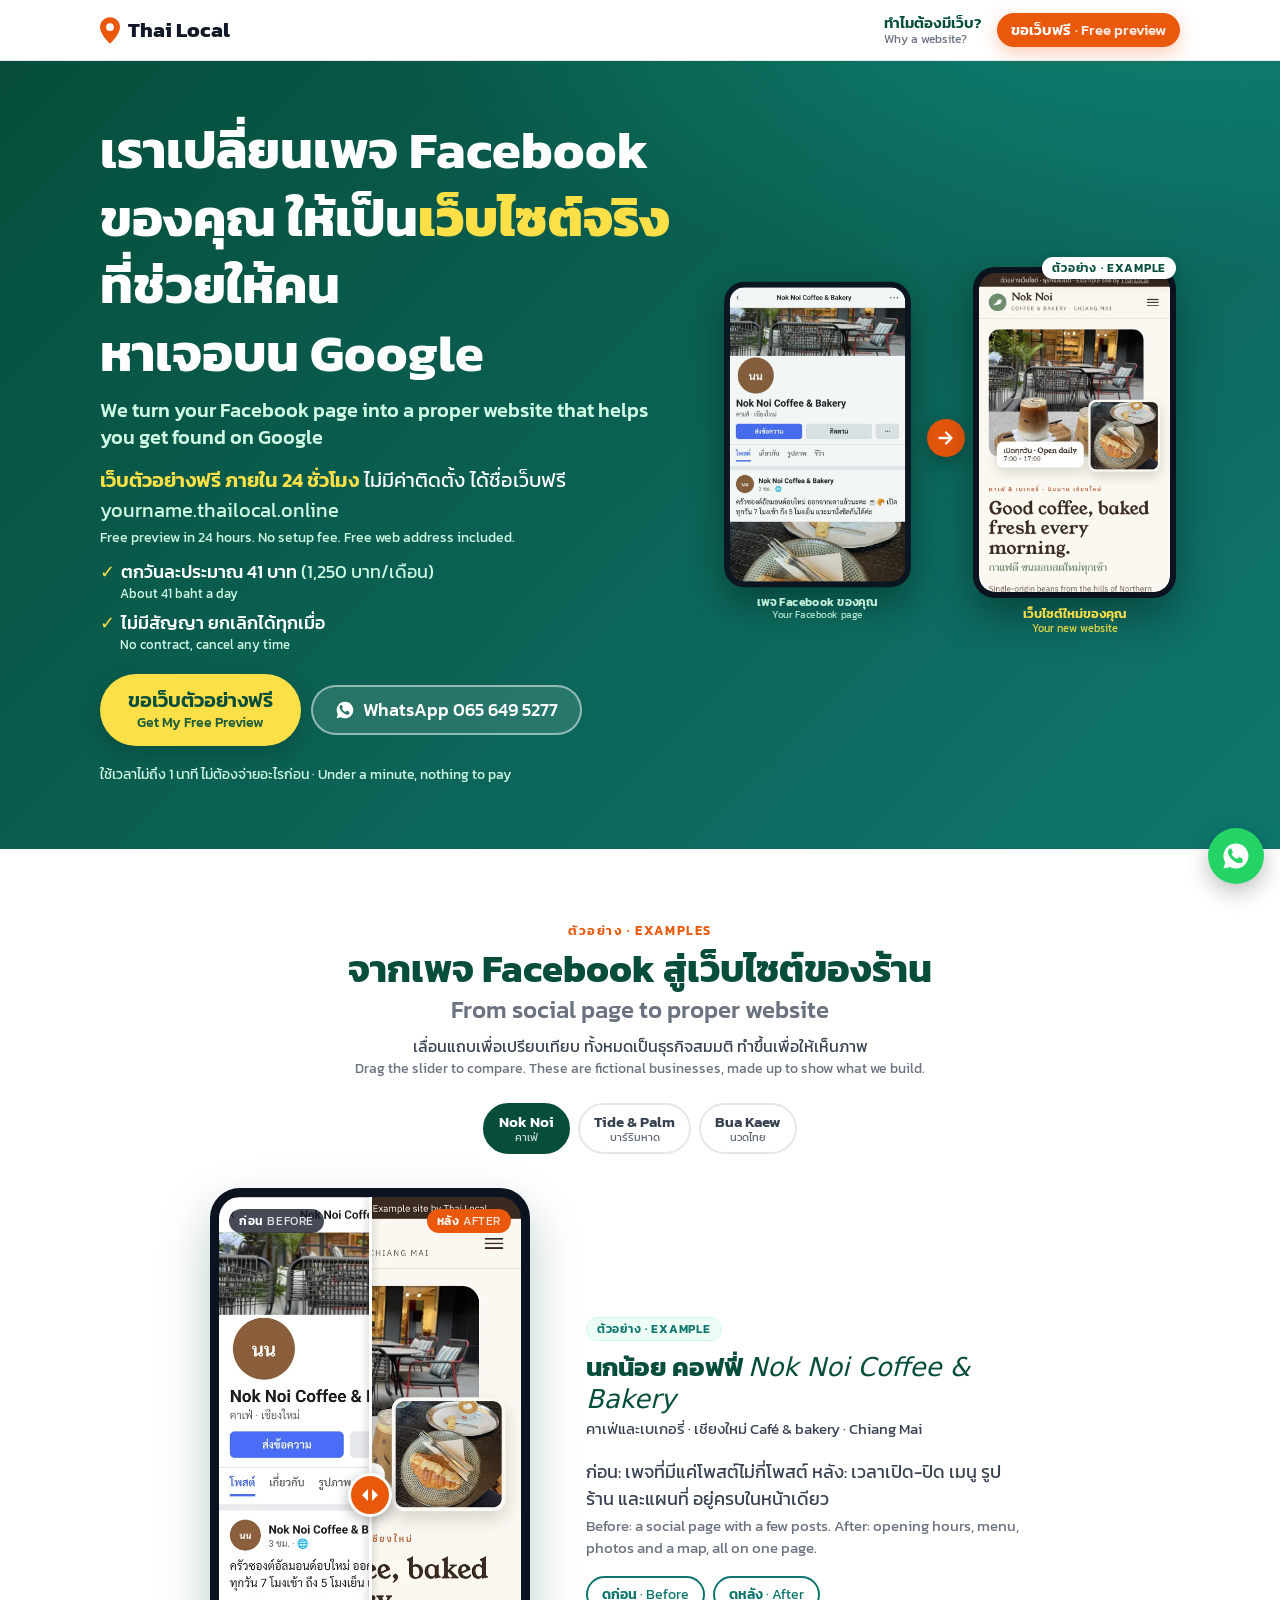
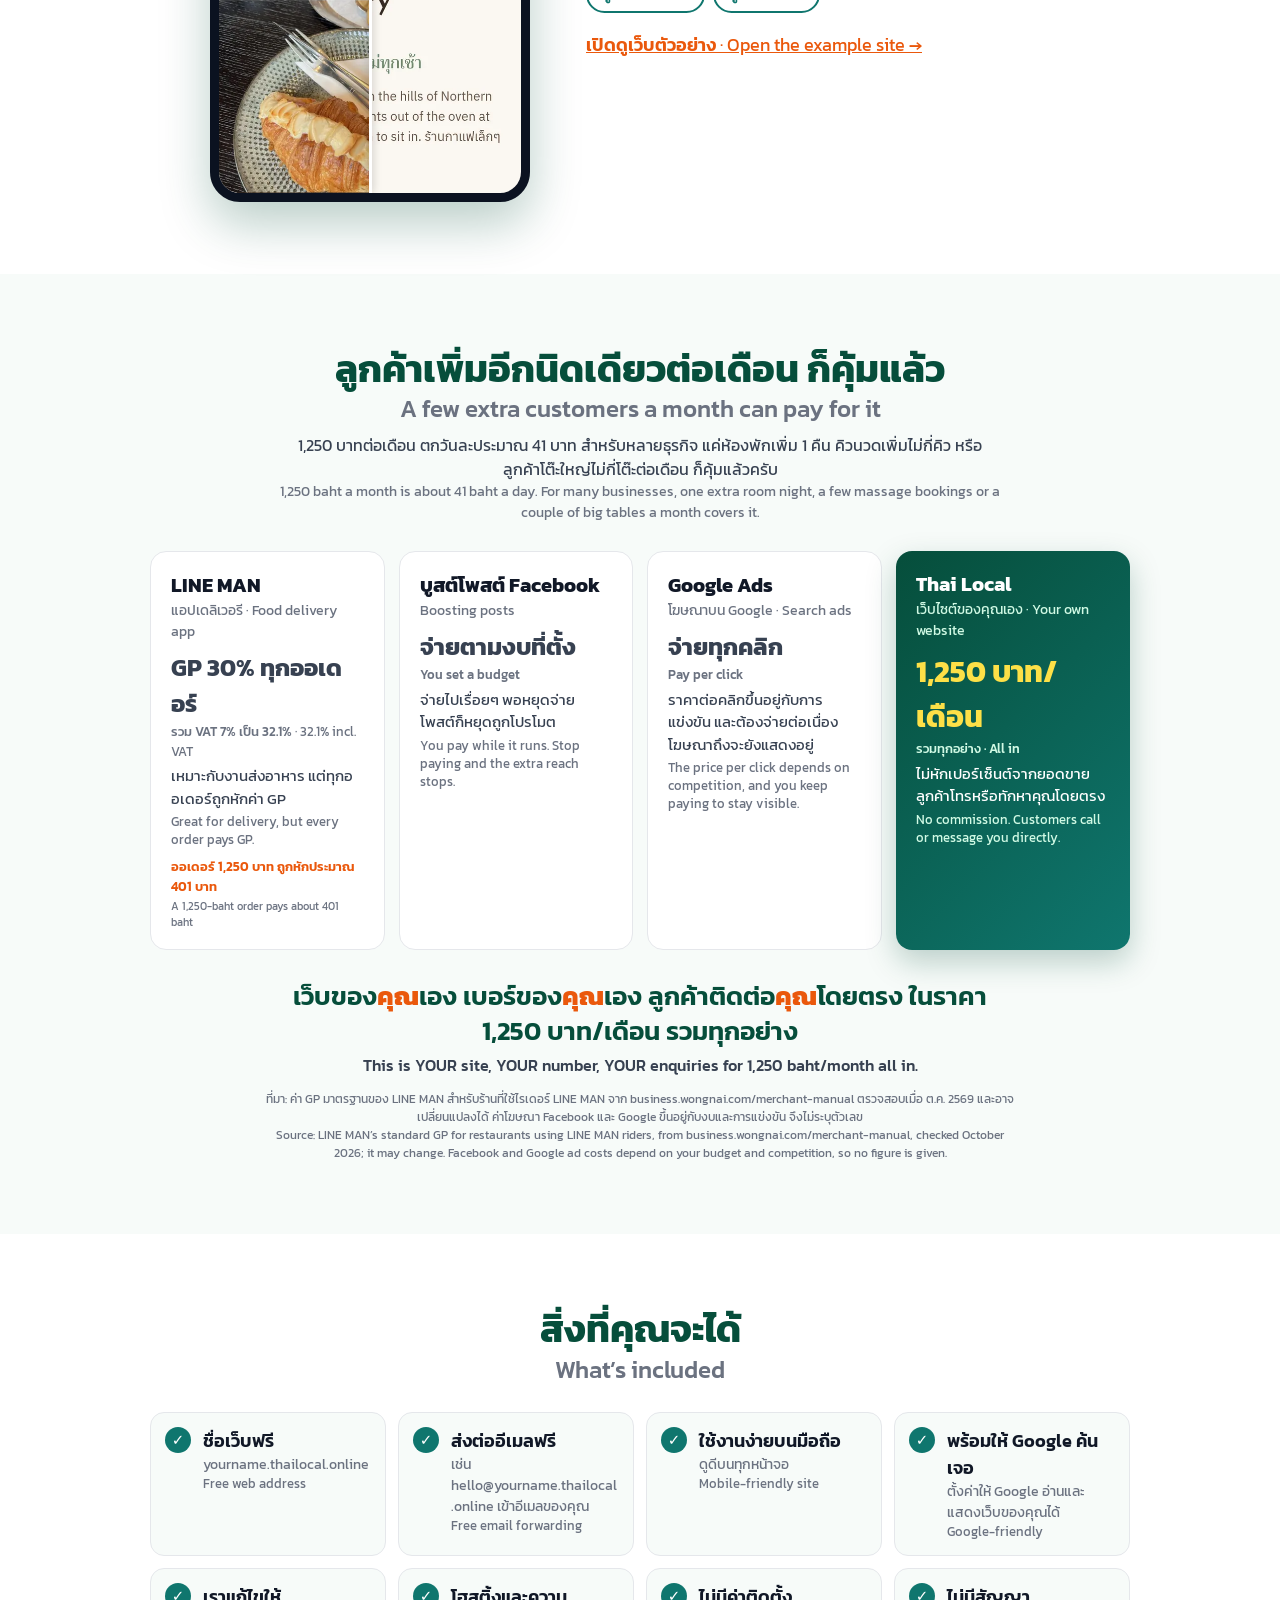
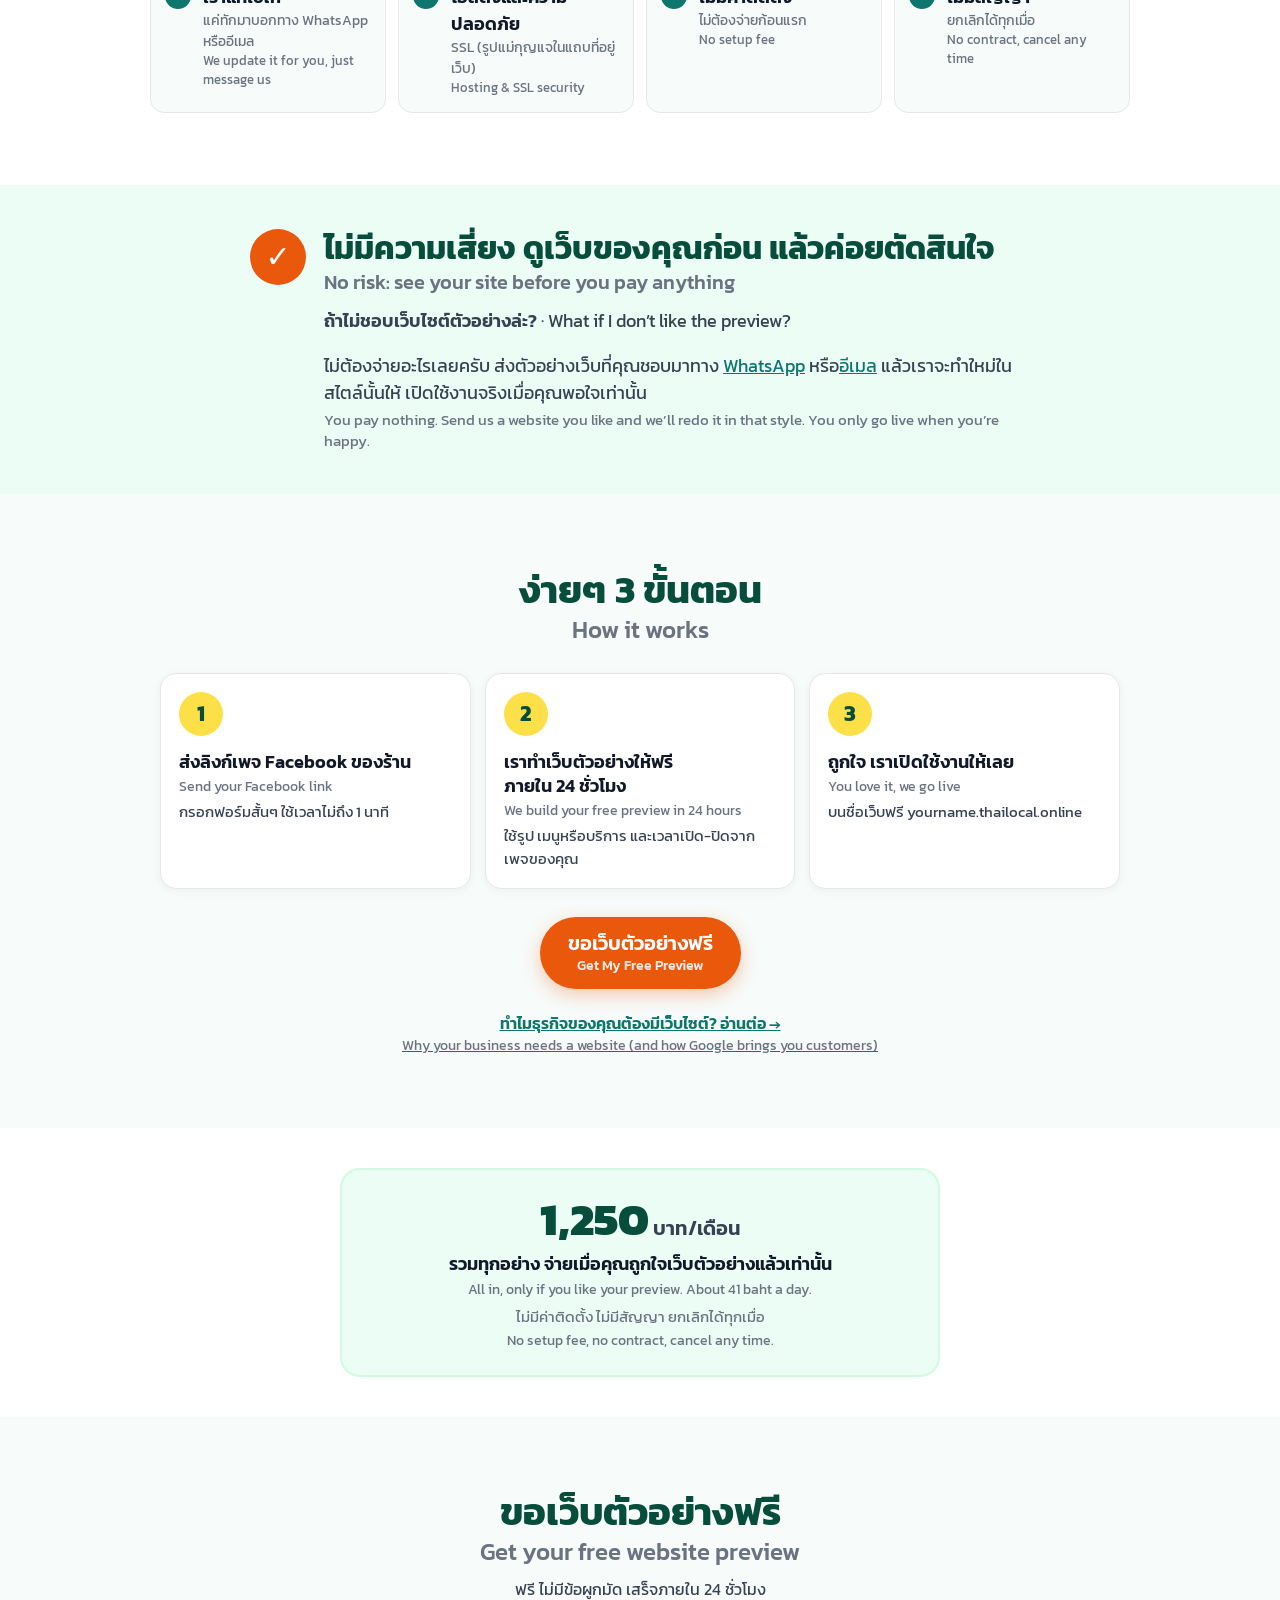
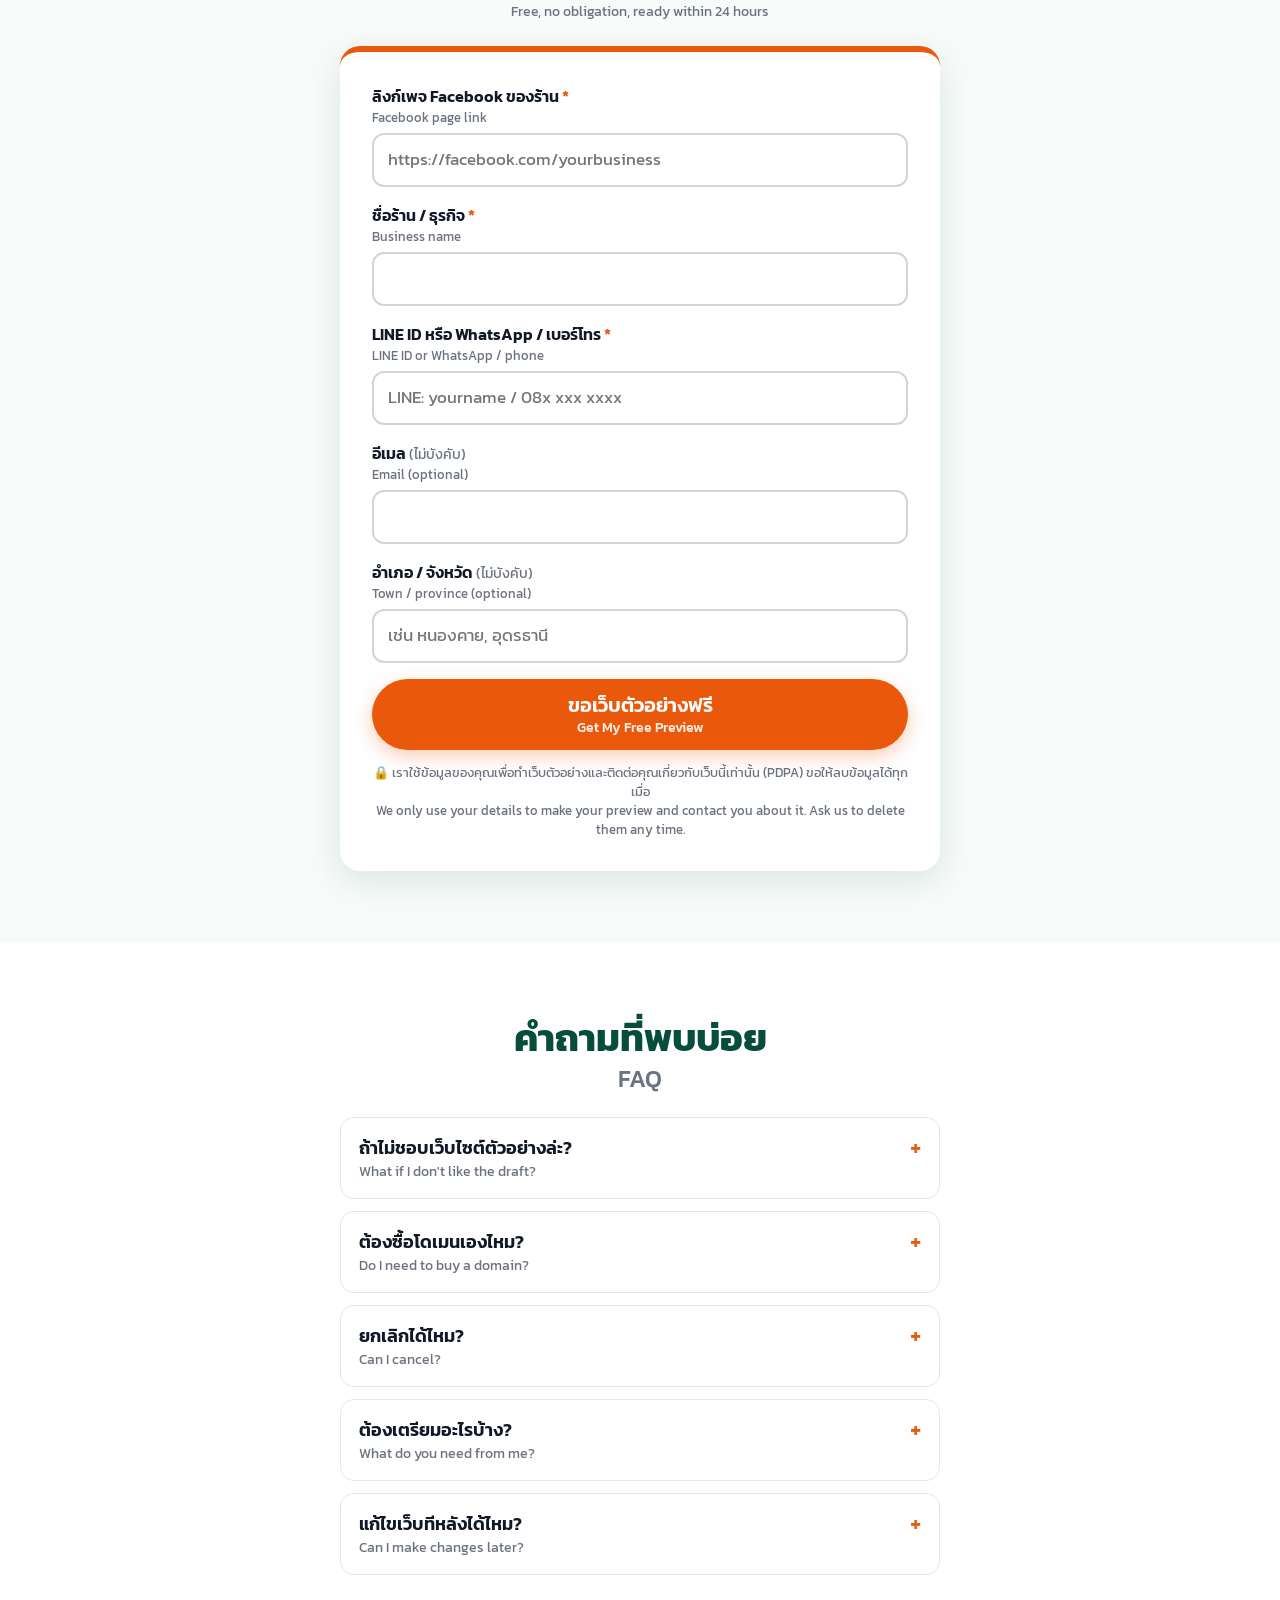
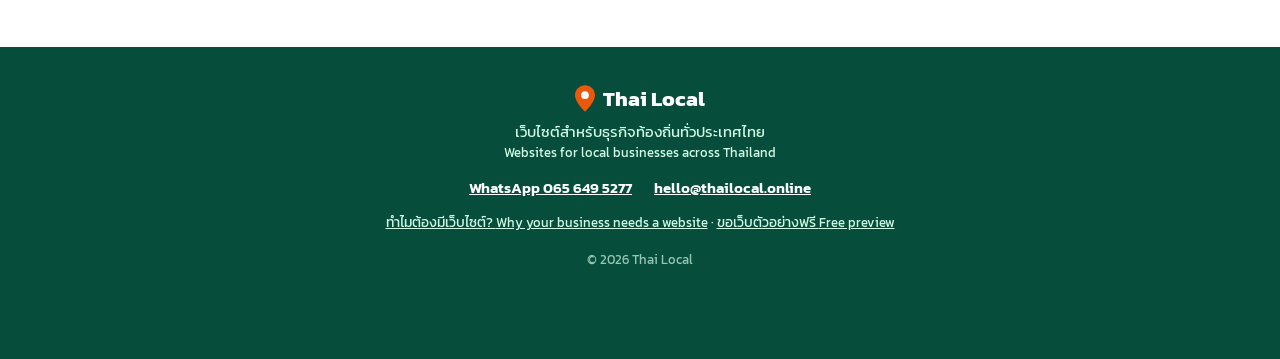
==== commit c2fee5cd: "New bilingual home page (Facebook page to website, before/after examples, cost comparison) + form-on" ====
--- a/index.html
+++ b/index.html
@@ -3,146 +3,167 @@
 <head>
 <meta charset="utf-8">
 <meta name="viewport" content="width=device-width, initial-scale=1, viewport-fit=cover">
-<title>ดูเว็บไซต์ร้านคุณฟรี | Thai Local – Free website draft for local businesses in Thailand</title>
-<meta name="description" content="ทำเว็บตัวอย่างให้ร้านคุณดูฟรี ไม่มีข้อผูกมัด สำหรับธุรกิจท้องถิ่นทั่วประเทศไทย ถูกใจค่อยเปิดใช้ 1,250 บาท/เดือน รวมทุกอย่าง See a free draft of your business's website first. No setup fee, no contract.">
+<title>เปลี่ยนเพจ Facebook ให้เป็นเว็บไซต์จริง | Thai Local</title>
+<meta name="description" content="เราเปลี่ยนเพจ Facebook ของคุณให้เป็นเว็บไซต์จริง ที่ช่วยให้คนหาเจอบน Google เว็บตัวอย่างฟรีภายใน 24 ชั่วโมง ไม่มีค่าติดตั้ง 1,250 บาท/เดือน ยกเลิกได้ทุกเมื่อ · We turn your Facebook page into a proper website.">
 <meta name="theme-color" content="#0F766E">
-<!-- Open Graph (og:image/og:url must be absolute for Facebook/LINE) -->
+<link rel="preload" as="image" href="/img/ba-after-noknoi.webp?v=3" type="image/webp">
 <meta property="og:type" content="website">
 <meta property="og:site_name" content="Thai Local">
 <meta property="og:locale" content="th_TH">
 <meta property="og:locale:alternate" content="en_US">
-<meta property="og:title" content="ดูเว็บไซต์ร้านคุณฟรี · See what your website could look like, free">
-<meta property="og:description" content="เว็บตัวอย่างฟรีสำหรับธุรกิจท้องถิ่นทั่วประเทศไทย ไม่มีข้อผูกมัด · Free website draft for local businesses across Thailand. No setup fee, no contract.">
+<meta property="og:title" content="เปลี่ยนเพจ Facebook ของคุณให้เป็นเว็บไซต์จริง · We turn your Facebook page into a proper website">
+<meta property="og:description" content="เราเปลี่ยนเพจ Facebook ของคุณให้เป็นเว็บไซต์จริง ที่ช่วยให้คนหาเจอบน Google เว็บตัวอย่างฟรีภายใน 24 ชั่วโมง ไม่มีค่าติดตั้ง 1,250 บาท/เดือน ยกเลิกได้ทุกเมื่อ · We turn your Facebook page into a proper website.">
 <meta property="og:url" content="https://thailocal.online/">
 <meta property="og:image" content="https://thailocal.online/img/og-image.jpg">
 <meta property="og:image:width" content="1200">
 <meta property="og:image:height" content="630">
-<meta property="og:image:alt" content="Thai Local: ดูเว็บไซต์ร้านคุณฟรี / See what your website could look like, free">
+<meta property="og:image:alt" content="Thai Local: เปลี่ยนเพจ Facebook ให้เป็นเว็บไซต์จริง / We turn your Facebook page into a proper website">
 <meta name="twitter:card" content="summary_large_image">
-<link rel="icon" type="image/svg+xml" href="favicon.svg">
-<link rel="icon" type="image/png" sizes="32x32" href="img/favicon-32.png">
-<link rel="apple-touch-icon" href="img/apple-touch-icon.png">
-<link rel="manifest" href="site.webmanifest">
+<link rel="icon" type="image/svg+xml" href="/favicon.svg">
+<link rel="icon" type="image/png" sizes="32x32" href="/img/favicon-32.png">
+<link rel="apple-touch-icon" href="/img/apple-touch-icon.png">
+<link rel="manifest" href="/site.webmanifest">
 <link rel="canonical" href="https://thailocal.online/">
 <link rel="preconnect" href="https://fonts.googleapis.com">
 <link rel="preconnect" href="https://fonts.gstatic.com" crossorigin>
 <link rel="preconnect" href="https://ivleheagpnenoaevpcjv.supabase.co" crossorigin>
 <link href="https://fonts.googleapis.com/css2?family=Kanit:wght@400;500;600;700;800&display=swap" rel="stylesheet">
-<link rel="preload" as="image" href="img/phone-noknoi.webp?v=2" type="image/webp">
-<link rel="stylesheet" href="style.css?v=2">
+<link rel="stylesheet" href="/style.css?v=3">
+<link rel="stylesheet" href="/home.css?v=3">
 </head>
-<body>
+<body class="home th">
 
 <header class="top">
   <div class="wrap top-in">
-    <a class="brand" href="./" aria-label="Thai Local">
-      <svg class="pin" viewBox="0 0 24 32" aria-hidden="true"><path d="M12 0C5.4 0 0 5.3 0 11.9 0 20.8 12 32 12 32s12-11.2 12-20.1C24 5.3 18.6 0 12 0z" fill="#EA580C"/><circle cx="12" cy="12" r="4.6" fill="#fff"/></svg>
-      <span>Thai Local</span>
-    </a>
-    <div class="top-r"><a class="nav-link" href="why/">ทำไมต้องมีเว็บ? <span lang="en">Why a website?</span></a><a class="btn btn-sm btn-orange" href="#form">ขอเว็บฟรี <span lang="en">· Free draft</span></a></div>
+    <a class="brand" href="/" aria-label="Thai Local"><svg class="pin" viewBox="0 0 24 32" aria-hidden="true"><path d="M12 0C5.4 0 0 5.3 0 11.9 0 20.8 12 32 12 32s12-11.2 12-20.1C24 5.3 18.6 0 12 0z" fill="#EA580C"/><circle cx="12" cy="12" r="4.6" fill="#fff"/></svg><span>Thai Local</span></a>
+    <div class="top-r"><a class="nav-link" href="/why/">ทำไมต้องมีเว็บ? <span lang="en">Why a website?</span></a><a class="btn btn-sm btn-orange" href="/free-preview/">ขอเว็บฟรี <span lang="en">· Free preview</span></a></div>
   </div>
 </header>
 
 <main>
-<section class="hero">
-  <div class="wrap hero-in">
-    <div class="hero-head">
-      <p class="kicker">ธุรกิจท้องถิ่นทั่วประเทศไทย <span lang="en">· Local businesses across Thailand</span></p>
-      <h1>ดูเว็บไซต์ร้านคุณ<span class="hl">ฟรี</span></h1>
-      <p class="h1-en" lang="en">See what your website could look like, free</p>
-    </div>
-    <div class="hero-body">
-      <p class="lead">เราทำเว็บตัวอย่างของร้านคุณให้ดูก่อน ฟรี ไม่มีข้อผูกมัด ถูกใจค่อยเปิดใช้งานจริง</p>
-      <p class="lead-en" lang="en">We build a free draft of your business's website first. No obligation. Only go live if you like it.</p>
-      <div class="cta-row">
-        <a class="btn btn-yellow btn-lg" href="#form">ขอเว็บตัวอย่างฟรี<small lang="en">Get my free draft</small></a>
-        <a class="btn btn-ghost" href="https://wa.me/66656495277" target="_blank" rel="noopener">
-          <svg viewBox="0 0 24 24" aria-hidden="true"><path fill="currentColor" d="M12 2a10 10 0 0 0-8.6 15.1L2 22l5-1.3A10 10 0 1 0 12 2zm5.6 14.2c-.2.7-1.4 1.3-2 1.4-.5.1-1.2.1-1.9-.1a17 17 0 0 1-1.7-.6 13.4 13.4 0 0 1-5.2-4.6c-.6-.8-1.3-2.1-1.3-3.5s.7-2.1 1-2.4c.3-.3.6-.4.8-.4h.6c.2 0 .4 0 .6.5l.9 2.1c.1.2.1.4 0 .5l-.3.5-.4.5c-.1.1-.3.3-.1.6.2.3.8 1.3 1.6 2.1 1.1 1 2 1.3 2.3 1.4.3.1.5.1.6-.1l.9-1.1c.2-.3.4-.2.6-.1l2 1c.3.1.5.2.5.3.1.2.1.7-.1 1.4z"/></svg>
-          WhatsApp 065 649 5277</a>
-      </div>
-      <p class="offer">เว็บตัวอย่างฟรี<b>ภายใน 24 ชั่วโมง</b> · ถูกใจค่อยเปิดใช้ <b>1,250 บาท/เดือน</b><span lang="en">Free draft within 24 hours · Go live for 1,250 baht/month</span></p>
-      <ul class="ticks">
-        <li>ไม่มีค่าติดตั้ง <span lang="en">No setup fee</span></li>
-        <li>ไม่มีสัญญา <span lang="en">No contract</span></li>
-        <li>ยกเลิกได้ทุกเมื่อ <span lang="en">Cancel any time</span></li>
+<section class="hx">
+  <div class="wrap hx-in">
+    <div class="hx-text">
+      <h1>เราเปลี่ยนเพจ Facebook ของคุณ ให้เป็น<span class="hl">เว็บไซต์จริง</span> ที่ช่วยให้คน<span class="nw">หาเจอบน Google</span></h1>
+      <p class="h1-en" lang="en">We turn your Facebook page into a proper website that helps you get found on Google</p>
+      <p class="hx-sub"><b>เว็บตัวอย่างฟรี ภายใน 24 ชั่วโมง</b> ไม่มีค่าติดตั้ง ได้ชื่อเว็บฟรี <span class="addr">yourname.thailocal.online</span><span class="t-en" lang="en">Free preview in 24 hours. No setup fee. Free web address included.</span></p>
+      <ul class="hx-ticks">
+        <li>ตกวันละประมาณ 41 บาท <span>(1,250 บาท/เดือน)</span><span class="t-en" lang="en">About 41 baht a day</span></li>
+        <li>ไม่มีสัญญา ยกเลิกได้ทุกเมื่อ<span class="t-en" lang="en">No contract, cancel any time</span></li>
       </ul>
-    </div>
-    <div class="hero-phones">
-      <div class="phones">
-      <a class="phone p-left" href="https://buakaew.thailocal.online/" target="_blank" rel="noopener" aria-label="ตัวอย่างเว็บร้านนวด Bua Kaew Thai Massage (ธุรกิจสมมติ) / Example massage spa website">
-        <picture><source srcset="img/phone-buakaew.webp?v=2" type="image/webp"><img src="img/phone-buakaew.jpg?v=2" width="480" height="1039" alt="ตัวอย่างเว็บร้านนวด Bua Kaew Thai Massage (ธุรกิจสมมติ) / Example massage spa website" loading="eager" decoding="async"></picture>
-      </a>
-      <a class="phone p-mid" href="https://noknoi.thailocal.online/" target="_blank" rel="noopener" aria-label="ตัวอย่างเว็บคาเฟ่ Nok Noi Coffee &amp; Bakery (ธุรกิจสมมติ) / Example café website">
-        <picture><source srcset="img/phone-noknoi.webp?v=2" type="image/webp"><img src="img/phone-noknoi.jpg?v=2" width="480" height="1039" alt="ตัวอย่างเว็บคาเฟ่ Nok Noi Coffee &amp; Bakery (ธุรกิจสมมติ) / Example café website" fetchpriority="high"></picture>
-      </a>
-      <a class="phone p-right" href="https://tidepalm.thailocal.online/" target="_blank" rel="noopener" aria-label="ตัวอย่างเว็บบีชบาร์ Tide &amp; Palm (ธุรกิจสมมติ) / Example beach bar website">
-        <picture><source srcset="img/phone-tidepalm.webp?v=2" type="image/webp"><img src="img/phone-tidepalm.jpg?v=2" width="480" height="1039" alt="ตัวอย่างเว็บบีชบาร์ Tide &amp; Palm (ธุรกิจสมมติ) / Example beach bar website" loading="eager" decoding="async"></picture>
-      </a>
-        <span class="badge-free">ฟรี · FREE</span>
-      </div>
-      <p class="phones-cap">ตัวอย่างเว็บไซต์ (ธุรกิจสมมติ) แตะเพื่อดู <span lang="en">Example sites (fictional businesses) · tap to view</span></p>
+      <div class="hx-cta">
+        <a class="btn btn-yellow btn-lg" href="/free-preview/">ขอเว็บตัวอย่างฟรี<small lang="en">Get My Free Preview</small></a>
+        <a class="btn btn-ghost" href="https://wa.me/66656495277" target="_blank" rel="noopener"><svg viewBox="0 0 24 24" aria-hidden="true"><path fill="currentColor" d="M12 2a10 10 0 0 0-8.6 15.1L2 22l5-1.3A10 10 0 1 0 12 2zm5.6 14.2c-.2.7-1.4 1.3-2 1.4-.5.1-1.2.1-1.9-.1a17 17 0 0 1-1.7-.6 13.4 13.4 0 0 1-5.2-4.6c-.6-.8-1.3-2.1-1.3-3.5s.7-2.1 1-2.4c.3-.3.6-.4.8-.4h.6c.2 0 .4 0 .6.5l.9 2.1c.1.2.1.4 0 .5l-.3.5-.4.5c-.1.1-.3.3-.1.6.2.3.8 1.3 1.6 2.1 1.1 1 2 1.3 2.3 1.4.3.1.5.1.6-.1l.9-1.1c.2-.3.4-.2.6-.1l2 1c.3.1.5.2.5.3.1.2.1.7-.1 1.4z"/></svg>WhatsApp 065 649 5277</a>
+        <p class="hx-note">ใช้เวลาไม่ถึง 1 นาที ไม่ต้องจ่ายอะไรก่อน <span lang="en">· Under a minute, nothing to pay</span></p>
+      </div>
+    </div>
+    <div class="hx-vis" aria-label="ตัวอย่าง: เพจ Facebook ที่กลายเป็นเว็บไซต์ / Example: a social page turned into a website">
+      <figure class="ph ph-a"><picture><source srcset="/img/ba-before-noknoi.webp?v=3" type="image/webp"><img src="/img/ba-before-noknoi.jpg?v=3" width="600" height="1298" alt="ตัวอย่างเพจโซเชียลของคาเฟ่ (ธุรกิจสมมติ) / Example café social page" decoding="async"></picture><figcaption>เพจ Facebook ของคุณ<span lang="en">Your Facebook page</span></figcaption></figure>
+      <span class="hx-arrow" aria-hidden="true"><svg viewBox="0 0 24 24"><path d="M5 12h12m-5-6 6 6-6 6" fill="none" stroke="currentColor" stroke-width="2.6" stroke-linecap="round" stroke-linejoin="round"/></svg></span>
+      <figure class="ph ph-b"><picture><source srcset="/img/ba-after-noknoi.webp?v=3" type="image/webp"><img src="/img/ba-after-noknoi.jpg?v=3" width="600" height="1298" alt="ตัวอย่างเว็บไซต์คาเฟ่บนมือถือ (ธุรกิจสมมติ) / Example café website on a phone" decoding="async"></picture><figcaption>เว็บไซต์ใหม่ของคุณ<span lang="en">Your new website</span></figcaption></figure>
+      <span class="ex-tag">ตัวอย่าง · Example</span>
+    </div>
+  </div>
+</section>
+
+<section class="ba" id="examples">
+  <div class="wrap">
+    <p class="eyebrow">ตัวอย่าง · Examples</p>
+    <h2>จากเพจ Facebook สู่เว็บไซต์ของร้าน <span class="en" lang="en">From social page to proper website</span></h2>
+    <p class="sub">เลื่อนแถบเพื่อเปรียบเทียบ ทั้งหมดเป็นธุรกิจสมมติ ทำขึ้นเพื่อให้เห็นภาพ<span lang="en">Drag the slider to compare. These are fictional businesses, made up to show what we build.</span></p>
+    <div class="ba-tabs" role="tablist" aria-label="เลือกตัวอย่าง / Choose an example"><button type="button" role="tab" class="ba-tab on" aria-selected="true" data-k="noknoi">Nok Noi<small>คาเฟ่</small></button><button type="button" role="tab" class="ba-tab" aria-selected="false" data-k="tidepalm">Tide &amp; Palm<small>บาร์ริมหาด</small></button><button type="button" role="tab" class="ba-tab" aria-selected="false" data-k="buakaew">Bua Kaew<small>นวดไทย</small></button></div>
+    <div class="ba-in">
+      <div class="ba-phone">
+        <div class="ba-frame" id="baFrame" style="--pos:50%">
+          <div class="ba-img ba-after"><picture><source srcset="/img/ba-after-noknoi.webp?v=3" type="image/webp"><img src="/img/ba-after-noknoi.jpg?v=3" width="600" height="1298" alt="ตัวอย่างเว็บไซต์บนมือถือ / Example website on a phone" decoding="async"></picture></div>
+          <div class="ba-img ba-before"><picture><source srcset="/img/ba-before-noknoi.webp?v=3" type="image/webp"><img src="/img/ba-before-noknoi.jpg?v=3" width="600" height="1298" alt="ตัวอย่างเพจโซเชียลบนมือถือ / Example social page on a phone" decoding="async"></picture></div>
+          <span class="ba-lbl ba-lbl-l">ก่อน <span lang="en">Before</span></span><span class="ba-lbl ba-lbl-r">หลัง <span lang="en">After</span></span>
+          <span class="ba-handle" aria-hidden="true"><i></i></span>
+          <input class="ba-range" id="baRange" type="range" min="0" max="100" value="50" aria-label="เปรียบเทียบก่อนและหลัง / Compare before and after">
+        </div>
+      </div>
+      <div class="ba-copy">
+        <span class="tag-ex">ตัวอย่าง · Example</span>
+        <h3 id="baName">นกน้อย คอฟฟี่ <i lang="en">Nok Noi Coffee &amp; Bakery</i></h3>
+        <p class="ba-where" id="baWhere">คาเฟ่และเบเกอรี่ · เชียงใหม่ <span lang="en">Café &amp; bakery · Chiang Mai</span></p>
+        <p><span id="baDesc">ก่อน: เพจที่มีแค่โพสต์ไม่กี่โพสต์ หลัง: เวลาเปิด-ปิด เมนู รูปร้าน และแผนที่ อยู่ครบในหน้าเดียว</span><span class="t-en" lang="en" id="baEn">Before: a social page with a few posts. After: opening hours, menu, photos and a map, all on one page.</span></p>
+        <div class="ba-btns"><button type="button" class="chip" data-pos="100">ดูก่อน <span lang="en">· Before</span></button><button type="button" class="chip" data-pos="0">ดูหลัง <span lang="en">· After</span></button></div>
+        <p><a class="ba-link" id="baLink" href="https://noknoi.thailocal.online/" target="_blank" rel="noopener">เปิดดูเว็บตัวอย่าง <span lang="en">· Open the example site</span> →</a></p>
+      </div>
+    </div>
+    <ul hidden id="baData"><li data-k="noknoi" data-name='นกน้อย คอฟฟี่ <i lang="en">Nok Noi Coffee &amp; Bakery</i>' data-where='คาเฟ่และเบเกอรี่ · เชียงใหม่ <span lang="en">Café &amp; bakery · Chiang Mai</span>' data-url="https://noknoi.thailocal.online/" data-desc="ก่อน: เพจที่มีแค่โพสต์ไม่กี่โพสต์ หลัง: เวลาเปิด-ปิด เมนู รูปร้าน และแผนที่ อยู่ครบในหน้าเดียว" data-en="Before: a social page with a few posts. After: opening hours, menu, photos and a map, all on one page."></li><li data-k="tidepalm" data-name='ไทด์ แอนด์ ปาล์ม <i lang="en">Tide &amp; Palm Beach Bar</i>' data-where='บาร์ริมหาด · เกาะลันตา <span lang="en">Beach bar · Koh Lanta</span>' data-url="https://tidepalm.thailocal.online/" data-desc="ก่อน: เพจที่มีแค่โพสต์ไม่กี่โพสต์ หลัง: เมนูเด่น กิจกรรมประจำสัปดาห์ เวลาพระอาทิตย์ตก และปุ่มจองโต๊ะ" data-en="Before: a social page with a few posts. After: menu highlights, weekly events, sunset times and a “book a table” button."></li><li data-k="buakaew" data-name='บัวแก้ว นวดไทยและสปา <i lang="en">Bua Kaew Thai Massage &amp; Spa</i>' data-where='นวดแผนไทยและสปา · หัวหิน <span lang="en">Thai massage &amp; spa · Hua Hin</span>' data-url="https://buakaew.thailocal.online/" data-desc="ก่อน: เพจที่มีแค่โพสต์ไม่กี่โพสต์ หลัง: รายการนวดพร้อมราคา เวลาเปิด-ปิด แผนที่ และปุ่มจองคิว" data-en="Before: a social page with a few posts. After: treatments with prices, opening hours, a map and a booking button."></li></ul>
+  </div>
+</section>
+
+<section class="maths" id="maths">
+  <div class="wrap">
+    <h2>ลูกค้าเพิ่มอีกนิดเดียว<span class="nw">ต่อเดือน</span> ก็คุ้มแล้ว <span class="en" lang="en">A few extra customers a month can pay for it</span></h2>
+    <p class="sub">1,250 บาทต่อเดือน ตกวันละประมาณ 41 บาท สำหรับหลายธุรกิจ แค่ห้องพักเพิ่ม 1 คืน คิวนวดเพิ่มไม่กี่คิว หรือลูกค้าโต๊ะใหญ่ไม่กี่โต๊ะต่อเดือน ก็คุ้มแล้วครับ<span lang="en">1,250 baht a month is about 41 baht a day. For many businesses, one extra room night, a few massage bookings or a couple of big tables a month covers it.</span></p>
+    <div class="cmp-grid four">
+      <div class="cmp"><p class="cmp-n">LINE MAN</p><p class="cmp-t">แอปเดลิเวอรี <span lang="en">· Food delivery app</span></p><p class="cmp-p">GP 30% ทุกออเดอร์<small>รวม VAT 7% เป็น 32.1% <span lang="en">· 32.1% incl. VAT</span></small></p><p class="cmp-d">เหมาะกับงานส่งอาหาร แต่ทุกออเดอร์ถูกหักค่า GP<span class="t-en" lang="en">Great for delivery, but every order pays GP.</span></p><p class="cmp-ex">ออเดอร์ 1,250 บาท ถูกหักประมาณ 401 บาท<span class="t-en" lang="en">A 1,250-baht order pays about 401 baht</span></p></div>
+      <div class="cmp"><p class="cmp-n">บูสต์โพสต์ Facebook</p><p class="cmp-t" lang="en">Boosting posts</p><p class="cmp-p">จ่ายตามงบที่ตั้ง<small lang="en">You set a budget</small></p><p class="cmp-d">จ่ายไปเรื่อยๆ พอหยุดจ่าย โพสต์ก็หยุดถูกโปรโมต<span class="t-en" lang="en">You pay while it runs. Stop paying and the extra reach stops.</span></p></div>
+      <div class="cmp"><p class="cmp-n">Google Ads</p><p class="cmp-t">โฆษณาบน Google <span lang="en">· Search ads</span></p><p class="cmp-p">จ่ายทุกคลิก<small lang="en">Pay per click</small></p><p class="cmp-d">ราคาต่อคลิกขึ้นอยู่กับการแข่งขัน และต้องจ่ายต่อเนื่อง โฆษณาถึงจะยังแสดงอยู่<span class="t-en" lang="en">The price per click depends on competition, and you keep paying to stay visible.</span></p></div>
+      <div class="cmp cmp-us"><p class="cmp-n">Thai Local</p><p class="cmp-t">เว็บไซต์ของคุณเอง <span lang="en">· Your own website</span></p><p class="cmp-p">1,250 บาท/เดือน<small>รวมทุกอย่าง · All in</small></p><p class="cmp-d">ไม่หักเปอร์เซ็นต์จากยอดขาย ลูกค้าโทรหรือทักหาคุณโดยตรง<span class="t-en" lang="en">No commission. Customers call or message you directly.</span></p></div>
+    </div>
+    <p class="cmp-big">เว็บของ<b>คุณ</b>เอง เบอร์ของ<b>คุณ</b>เอง ลูกค้าติดต่อ<b>คุณ</b>โดยตรง ในราคา <span class="nw">1,250 บาท/เดือน</span> รวมทุกอย่าง<span class="t-en" lang="en">This is YOUR site, YOUR number, YOUR enquiries for 1,250 baht/month all in.</span></p>
+    <p class="src">ที่มา: ค่า GP มาตรฐานของ LINE MAN สำหรับร้านที่ใช้ไรเดอร์ LINE MAN จาก business.wongnai.com/merchant-manual ตรวจสอบเมื่อ ต.ค. 2569 และอาจเปลี่ยนแปลงได้ ค่าโฆษณา Facebook และ Google ขึ้นอยู่กับงบและการแข่งขัน จึงไม่ระบุตัวเลข<br><span lang="en">Source: LINE MAN’s standard GP for restaurants using LINE MAN riders, from business.wongnai.com/merchant-manual, checked October 2026; it may change. Facebook and Google ad costs depend on your budget and competition, so no figure is given.</span></p>
+  </div>
+</section>
+
+<section class="inc" id="included">
+  <div class="wrap">
+    <h2>สิ่งที่คุณจะได้ <span class="en" lang="en">What’s included</span></h2>
+    <ul class="inc-list">
+      <li><b>ชื่อเว็บฟรี</b><span>yourname.thailocal.online</span><span class="t-en" lang="en">Free web address</span></li>
+      <li><b>ส่งต่ออีเมลฟรี</b><span>เช่น hello@yourname.thailocal.online เข้าอีเมลของคุณ</span><span class="t-en" lang="en">Free email forwarding</span></li>
+      <li><b>ใช้งานง่ายบนมือถือ</b><span>ดูดีบนทุกหน้าจอ</span><span class="t-en" lang="en">Mobile-friendly site</span></li>
+      <li><b>พร้อมให้ Google ค้นเจอ</b><span>ตั้งค่าให้ Google อ่านและแสดงเว็บของคุณได้</span><span class="t-en" lang="en">Google-friendly</span></li>
+      <li><b>เราแก้ไขให้</b><span>แค่ทักมาบอกทาง WhatsApp หรืออีเมล</span><span class="t-en" lang="en">We update it for you, just message us</span></li>
+      <li><b>โฮสติ้งและความปลอดภัย</b><span>SSL (รูปแม่กุญแจในแถบที่อยู่เว็บ)</span><span class="t-en" lang="en">Hosting &amp; SSL security</span></li>
+      <li><b>ไม่มีค่าติดตั้ง</b><span>ไม่ต้องจ่ายก้อนแรก</span><span class="t-en" lang="en">No setup fee</span></li>
+      <li><b>ไม่มีสัญญา</b><span>ยกเลิกได้ทุกเมื่อ</span><span class="t-en" lang="en">No contract, cancel any time</span></li>
+    </ul>
+  </div>
+</section>
+
+<section class="risk" id="no-risk">
+  <div class="wrap risk-in">
+    <div class="risk-ic" aria-hidden="true">✓</div>
+    <div>
+      <h2>ไม่มีความเสี่ยง ดูเว็บของคุณก่อน แล้วค่อยตัดสินใจ <span class="en" lang="en">No risk: see your site before you pay anything</span></h2>
+      <p class="risk-q">ถ้าไม่ชอบเว็บไซต์ตัวอย่างล่ะ? <span lang="en">· What if I don’t like the preview?</span></p>
+      <p>ไม่ต้องจ่ายอะไรเลยครับ ส่งตัวอย่างเว็บที่คุณชอบมาทาง <a href="https://wa.me/66656495277" target="_blank" rel="noopener">WhatsApp</a> หรือ<a href="mailto:hello@thailocal.online">อีเมล</a> แล้วเราจะทำใหม่ในสไตล์นั้นให้ เปิดใช้งานจริงเมื่อคุณพอใจเท่านั้น<span class="t-en" lang="en">You pay nothing. Send us a website you like and we’ll redo it in that style. You only go live when you’re happy.</span></p>
     </div>
   </div>
 </section>
 
 <section class="steps" id="how">
   <div class="wrap">
-    <h2>ง่ายๆ 3 ขั้นตอน <span class="en" lang="en">3 simple steps</span></h2>
+    <h2>ง่ายๆ 3 ขั้นตอน <span class="en" lang="en">How it works</span></h2>
     <ol class="step-list">
-      <li><span class="num">1</span><div><b>ส่งลิงก์เพจ Facebook ของร้าน</b><span lang="en">Send us your Facebook page link</span></div></li>
-      <li><span class="num">2</span><div><b>เราทำเว็บตัวอย่างให้ฟรี <span class="nw">ภายใน 24 ชั่วโมง</span></b><span lang="en">We build a free draft within 24 hours</span></div></li>
-      <li><span class="num">3</span><div><b>ถูกใจ? เปิดใช้งานจริง <span class="nw">1,250 บาท/เดือน</span></b><span lang="en">Like it? Go live for 1,250 baht/month. Don't like it? You pay nothing.</span></div></li>
+      <li><span class="num">1</span><div><b>ส่งลิงก์เพจ Facebook ของร้าน</b><span lang="en">Send your Facebook link</span><span class="d">กรอกฟอร์มสั้นๆ ใช้เวลาไม่ถึง 1 นาที</span></div></li>
+      <li><span class="num">2</span><div><b>เราทำเว็บตัวอย่างให้ฟรี <span class="nw">ภายใน 24 ชั่วโมง</span></b><span lang="en">We build your free preview in 24 hours</span><span class="d">ใช้รูป เมนูหรือบริการ และเวลาเปิด-ปิดจากเพจของคุณ</span></div></li>
+      <li><span class="num">3</span><div><b>ถูกใจ เราเปิดใช้งานให้เลย</b><span lang="en">You love it, we go live</span><span class="d">บนชื่อเว็บฟรี yourname.thailocal.online</span></div></li>
     </ol>
-    <p class="why-link"><a href="why/">ทำไมธุรกิจของคุณต้องมีเว็บไซต์? อ่านต่อ →<span lang="en">Why your business needs a website (and how Google brings you customers)</span></a></p>
-  </div>
-</section>
-
-<section class="examples" id="examples">
-  <div class="wrap">
-    <h2>ตัวอย่างเว็บไซต์ <span class="en" lang="en">Example websites</span></h2>
-    <p class="sub">ตัวอย่างดีไซน์ (ธุรกิจสมมติ) แตะเพื่อดู <span lang="en">Example designs for fictional businesses. Tap to open.</span></p>
-    <div class="cards">
-      <a class="card" href="https://axess34.github.io/example-isan-lantern-kitchen/" target="_blank" rel="noopener">
-        <picture><source srcset="img/example-isan-lantern-kitchen.webp" type="image/webp"><img src="img/example-isan-lantern-kitchen.jpg" width="480" height="628" loading="lazy" alt="Isan Lantern Kitchen example restaurant website"></picture>
-        <div class="card-b"><b>ครัวโคมอีสาน <i lang="en">Isan Lantern Kitchen</i></b><span>ร้านอาหารอีสาน <i lang="en">Restaurant</i></span><small class="tag">ธุรกิจสมมติ · Fictional example</small><em>ดูตัวอย่าง <span lang="en">View example</span> →</em></div>
-      </a>
-      <a class="card" href="https://tidepalm.thailocal.online/" target="_blank" rel="noopener">
-        <picture><source srcset="img/example-tidepalm.webp" type="image/webp"><img src="img/example-tidepalm.jpg" width="480" height="628" loading="lazy" alt="Tide &amp; Palm example beach bar website"></picture>
-        <div class="card-b"><b>ไทด์แอนด์ปาล์ม <i lang="en">Tide &amp; Palm</i></b><span>บีชบาร์ เกาะลันตา <i lang="en">Beach bar</i></span><small class="tag">ธุรกิจสมมติ · Fictional example</small><em>ดูตัวอย่าง <span lang="en">View example</span> →</em></div>
-      </a>
-      <a class="card" href="https://axess34.github.io/example-khaen-kram-shop/" target="_blank" rel="noopener">
-        <picture><source srcset="img/example-khaen-kram-shop.webp" type="image/webp"><img src="img/example-khaen-kram-shop.jpg" width="480" height="628" loading="lazy" alt="Khaen &amp; Kram example shop website"></picture>
-        <div class="card-b"><b>แคนแอนด์คราม <i lang="en">Khaen &amp; Kram</i></b><span>ร้านผ้าทอและของฝาก <i lang="en">Craft &amp; gift shop</i></span><small class="tag">ธุรกิจสมมติ · Fictional example</small><em>ดูตัวอย่าง <span lang="en">View example</span> →</em></div>
-      </a>
-    </div>
-  </div>
-</section>
-
-<section class="price" id="price">
-  <div class="wrap price-in">
-    <div class="price-box">
-      <p class="price-label">ถูกใจแล้วค่อยจ่าย <span lang="en">Only if you like it</span></p>
-      <p class="price-num">1,250<small> บาท/เดือน</small></p>
-      <p class="price-en" lang="en">1,250 baht/month, all included</p>
-      <ul class="incl">
-        <li>โฮสติ้ง ความปลอดภัย และอัปเดต <span lang="en">Hosting, security &amp; updates</span></li>
-        <li>แก้ไขเปลี่ยนแปลงได้ทุกเมื่อ <span lang="en">Changes any time</span></li>
-        <li>ใช้งานง่ายบนมือถือ <span lang="en">Mobile-friendly</span></li>
-        <li>ปุ่มกดโทร และแผนที่ร้าน <span lang="en">Tap-to-call button and map</span></li>
-        <li>เชื่อมกับ Google Maps และพร้อมให้ Google ค้นเจอ <span lang="en">Linked to Google Maps, set up for Google search</span></li>
-        <li>ชื่อเว็บฟรี <b>yourname.thailocal.online</b> <span lang="en">Free web address</span></li>
-        <li>ส่งต่ออีเมลฟรี <span lang="en">Free email forwarding</span></li>
-        <li>ไม่มีค่าติดตั้ง ไม่มีสัญญา ยกเลิกได้ทุกเมื่อ <span lang="en">No setup fee, no contract, cancel any time</span></li>
-      </ul>
+    <p class="mid-cta"><a class="btn btn-orange btn-lg" href="/free-preview/">ขอเว็บตัวอย่างฟรี<small lang="en">Get My Free Preview</small></a></p>
+    <p class="why-link"><a href="/why/">ทำไมธุรกิจของคุณต้องมีเว็บไซต์? อ่านต่อ →<span lang="en">Why your business needs a website (and how Google brings you customers)</span></a></p>
+  </div>
+</section>
+
+<section class="price2" id="price">
+  <div class="wrap narrow">
+    <div class="p2">
+      <p class="p2-num">1,250<small> บาท/เดือน</small></p>
+      <p class="p2-t">รวมทุกอย่าง จ่ายเมื่อคุณถูกใจเว็บตัวอย่างแล้วเท่านั้น<span class="t-en" lang="en">All in, only if you like your preview. About 41 baht a day.</span></p>
+      <p class="p2-d">ไม่มีค่าติดตั้ง ไม่มีสัญญา ยกเลิกได้ทุกเมื่อ<span class="t-en" lang="en">No setup fee, no contract, cancel any time.</span></p>
     </div>
   </div>
 </section>
 
 <section class="form-sec" id="form">
   <div class="wrap narrow">
-    <h2>ขอเว็บตัวอย่างฟรี <span class="en" lang="en">Get your free website draft</span></h2>
-    <p class="sub">ใช้เวลาไม่ถึง 1 นาที <span lang="en">Takes less than a minute</span></p>
-
+    <h2>ขอเว็บตัวอย่างฟรี <span class="en" lang="en">Get your free website preview</span></h2>
+    <p class="sub">ฟรี ไม่มีข้อผูกมัด เสร็จภายใน 24 ชั่วโมง <span lang="en">Free, no obligation, ready within 24 hours</span></p>
     <form id="draftForm" class="card-form" novalidate>
       <div class="field">
         <label for="fb_url">ลิงก์เพจ Facebook ของร้าน <span class="req">*</span><span class="l-en" lang="en">Facebook page link</span></label>
@@ -173,17 +194,17 @@
         <label for="website">Website</label>
         <input id="website" name="website" type="text" tabindex="-1" autocomplete="off">
       </div>
-      <button class="btn btn-orange btn-lg btn-block" type="submit" id="submitBtn">ส่งคำขอเว็บตัวอย่างฟรี<small lang="en">Send my free draft request</small></button>
+      <button class="btn btn-orange btn-lg btn-block" type="submit" id="submitBtn">ขอเว็บตัวอย่างฟรี<small lang="en">Get My Free Preview</small></button>
       <p class="form-error" id="formError" hidden></p>
-      <p class="privacy">🔒 เราใช้ข้อมูลของคุณเพื่อทำเว็บตัวอย่างและติดต่อคุณเกี่ยวกับเว็บนี้เท่านั้น (PDPA) ขอให้ลบข้อมูลได้ทุกเมื่อ<br><span lang="en">We only use your details to make your draft and contact you about it. Ask us to delete them any time.</span></p>
+      <p class="privacy">🔒 เราใช้ข้อมูลของคุณเพื่อทำเว็บตัวอย่างและติดต่อคุณเกี่ยวกับเว็บนี้เท่านั้น (PDPA) ขอให้ลบข้อมูลได้ทุกเมื่อ<br><span lang="en">We only use your details to make your preview and contact you about it. Ask us to delete them any time.</span></p>
     </form>
 
     <div class="thanks" id="thanks" hidden tabindex="-1">
       <div class="thanks-icon">✓</div>
       <h3>ขอบคุณครับ!</h3>
-      <p>เราจะส่งเว็บตัวอย่างฟรีให้คุณ<span class="nw">ภายใน 24 ชั่วโมง</span></p>
-      <p class="en" lang="en">Thank you! We'll send your free draft within 24 hours.</p>
-      <p class="small">มีคำถาม? ทักมาได้เลย <span lang="en">Questions? Message us:</span> <a href="https://wa.me/66656495277" target="_blank" rel="noopener">WhatsApp 065 649 5277</a></p>
+      <p>เราจะส่งเว็บตัวอย่างฟรีให้คุณ<span class="nw">ภายใน 24 ชั่วโมง</span>ครับ</p>
+      <p class="t-en" lang="en">Thank you! We’ll send your free preview within 24 hours.</p>
+      <p class="small">มีคำถาม? ทักมาได้เลยครับ <span lang="en">Questions? Message us:</span> <a href="https://wa.me/66656495277" target="_blank" rel="noopener">WhatsApp 065 649 5277</a></p>
     </div>
   </div>
 </section>
@@ -193,8 +214,8 @@
     <h2>คำถามที่พบบ่อย <span class="en" lang="en">FAQ</span></h2>
     <details>
       <summary>ถ้าไม่ชอบเว็บไซต์ตัวอย่างล่ะ? <span lang="en">What if I don't like the draft?</span></summary>
-      <p>ไม่ต้องจ่ายอะไรเลย เว็บไซต์ตัวอย่างฟรี ไม่มีข้อผูกมัด ส่งตัวอย่างเว็บไซต์ที่คุณชอบมาทาง<a href="mailto:hello@thailocal.online">อีเมล</a> แล้วเราจะทำใหม่ในสไตล์นั้น</p>
-      <p lang="en">You pay nothing. The draft is free, with no obligation. Just <a href="mailto:hello@thailocal.online">email us</a> a sample of a website you like and we'll redo it in that style.</p>
+      <p>ไม่ต้องจ่ายอะไรเลยครับ เว็บไซต์ตัวอย่างฟรี ไม่มีข้อผูกมัด ส่งตัวอย่างเว็บไซต์ที่คุณชอบมาทาง <a href="https://wa.me/66656495277" target="_blank" rel="noopener">WhatsApp</a> หรือ<a href="mailto:hello@thailocal.online">อีเมล</a> แล้วเราจะทำใหม่ในสไตล์นั้นให้</p>
+      <p lang="en">You pay nothing. The preview is free, with no obligation. Just send us a sample of a website you like and we'll redo it in that style.</p>
     </details>
     <details>
       <summary>ต้องซื้อโดเมนเองไหม? <span lang="en">Do I need to buy a domain?</span></summary>
@@ -202,14 +223,19 @@
       <p lang="en">No. You get a free web address: yourname.thailocal.online.</p>
     </details>
     <details>
-      <summary>มีสัญญาไหม? <span lang="en">Is there a contract?</span></summary>
-      <p>ไม่มีครับ จ่ายเป็นรายเดือน ยกเลิกได้ทุกเมื่อ ไม่มีค่าติดตั้ง</p>
-      <p lang="en">No. You pay monthly and can cancel any time. No setup fee.</p>
+      <summary>ยกเลิกได้ไหม? <span lang="en">Can I cancel?</span></summary>
+      <p>ได้ครับ ยกเลิกได้ทุกเมื่อ ไม่มีสัญญา ไม่มีค่าติดตั้ง จ่ายเป็นรายเดือน 1,250 บาท เฉพาะช่วงที่ใช้งาน</p>
+      <p lang="en">Yes, any time. No contract and no setup fee. You just pay 1,250 baht a month while you use it.</p>
     </details>
     <details>
       <summary>ต้องเตรียมอะไรบ้าง? <span lang="en">What do you need from me?</span></summary>
-      <p>แค่เพจ Facebook ของร้าน เราอาจขอรูปหรือข้อมูลเพิ่มเติมบ้าง</p>
+      <p>แค่เพจ Facebook ของร้านครับ เราอาจขอรูปหรือข้อมูลเพิ่มเติมบ้าง</p>
       <p lang="en">Just your Facebook page. We may ask for extra photos or info.</p>
+    </details>
+    <details>
+      <summary>แก้ไขเว็บทีหลังได้ไหม? <span lang="en">Can I make changes later?</span></summary>
+      <p>ได้ครับ ไม่มีค่าใช้จ่ายเพิ่ม แค่ทักมาบอกทาง WhatsApp หรืออีเมล เช่น ราคาใหม่ รูปใหม่ หรือเวลาเปิด-ปิด</p>
+      <p lang="en">Yes, at no extra cost. Just message us what you’d like updated, such as new prices, photos or opening hours.</p>
     </details>
   </div>
 </section>
@@ -217,24 +243,20 @@
 
 <footer class="foot">
   <div class="wrap foot-in">
-    <div class="brand brand-light">
-      <svg class="pin" viewBox="0 0 24 32" aria-hidden="true"><path d="M12 0C5.4 0 0 5.3 0 11.9 0 20.8 12 32 12 32s12-11.2 12-20.1C24 5.3 18.6 0 12 0z" fill="#EA580C"/><circle cx="12" cy="12" r="4.6" fill="#fff"/></svg>
-      <span>Thai Local</span>
-    </div>
+    <div class="brand brand-light"><svg class="pin" viewBox="0 0 24 32" aria-hidden="true"><path d="M12 0C5.4 0 0 5.3 0 11.9 0 20.8 12 32 12 32s12-11.2 12-20.1C24 5.3 18.6 0 12 0z" fill="#EA580C"/><circle cx="12" cy="12" r="4.6" fill="#fff"/></svg><span>Thai Local</span></div>
     <p>เว็บไซต์สำหรับธุรกิจท้องถิ่นทั่วประเทศไทย <span lang="en">Websites for local businesses across Thailand</span></p>
     <p class="contacts">
       <a href="https://wa.me/66656495277" target="_blank" rel="noopener">WhatsApp 065 649 5277</a>
       <a href="mailto:hello@thailocal.online">hello@thailocal.online</a>
     </p>
-    <p class="foot-links"><a href="why/">ทำไมต้องมีเว็บไซต์? <span lang="en">Why your business needs a website</span></a></p>
+    <p class="foot-links"><a href="/why/">ทำไมต้องมีเว็บไซต์? <span lang="en">Why your business needs a website</span></a> · <a href="/free-preview/">ขอเว็บตัวอย่างฟรี <span lang="en">Free preview</span></a></p>
     <p class="copy">© 2026 Thai Local</p>
   </div>
 </footer>
 
-<a class="float-wa" href="https://wa.me/66656495277" target="_blank" rel="noopener" aria-label="WhatsApp">
-  <svg viewBox="0 0 24 24" aria-hidden="true"><path fill="currentColor" d="M12 2a10 10 0 0 0-8.6 15.1L2 22l5-1.3A10 10 0 1 0 12 2zm5.6 14.2c-.2.7-1.4 1.3-2 1.4-.5.1-1.2.1-1.9-.1a17 17 0 0 1-1.7-.6 13.4 13.4 0 0 1-5.2-4.6c-.6-.8-1.3-2.1-1.3-3.5s.7-2.1 1-2.4c.3-.3.6-.4.8-.4h.6c.2 0 .4 0 .6.5l.9 2.1c.1.2.1.4 0 .5l-.3.5-.4.5c-.1.1-.3.3-.1.6.2.3.8 1.3 1.6 2.1 1.1 1 2 1.3 2.3 1.4.3.1.5.1.6-.1l.9-1.1c.2-.3.4-.2.6-.1l2 1c.3.1.5.2.5.3.1.2.1.7-.1 1.4z"/></svg>
-</a>
-
-<script src="app.js?v=2" defer></script>
+<a class="float-wa" href="https://wa.me/66656495277" target="_blank" rel="noopener" aria-label="WhatsApp"><svg viewBox="0 0 24 24" aria-hidden="true"><path fill="currentColor" d="M12 2a10 10 0 0 0-8.6 15.1L2 22l5-1.3A10 10 0 1 0 12 2zm5.6 14.2c-.2.7-1.4 1.3-2 1.4-.5.1-1.2.1-1.9-.1a17 17 0 0 1-1.7-.6 13.4 13.4 0 0 1-5.2-4.6c-.6-.8-1.3-2.1-1.3-3.5s.7-2.1 1-2.4c.3-.3.6-.4.8-.4h.6c.2 0 .4 0 .6.5l.9 2.1c.1.2.1.4 0 .5l-.3.5-.4.5c-.1.1-.3.3-.1.6.2.3.8 1.3 1.6 2.1 1.1 1 2 1.3 2.3 1.4.3.1.5.1.6-.1l.9-1.1c.2-.3.4-.2.6-.1l2 1c.3.1.5.2.5.3.1.2.1.7-.1 1.4z"/></svg></a>
+
+<script src="/home.js?v=3" defer></script>
+<script src="/app.js?v=3" defer></script>
 </body>
 </html>
--- a/home.css
+++ b/home.css
@@ -0,0 +1,173 @@
+/* New home page + /free-preview/ (loaded after style.css) */
+html,body{overflow-x:clip}
+.home h1{font-size:30px;line-height:1.15;letter-spacing:-.4px}
+.eyebrow{margin:0 0 6px;text-align:center;font-size:13px;font-weight:600;letter-spacing:.12em;text-transform:uppercase;color:var(--or)}
+
+/* hero */
+.hx{background:radial-gradient(1200px 500px at 85% -10%,rgba(20,184,166,.35),transparent 60%),linear-gradient(135deg,var(--g9),var(--g7));color:#fff;padding:26px 0 34px;overflow:hidden}
+.hx-in{display:grid;gap:26px}
+.hx-sub{margin:14px 0 0;font-size:17px;color:#fff;max-width:600px}
+.hx-sub b{color:var(--yel);font-weight:600}
+.addr{color:var(--mint);word-break:break-word}
+.hx-ticks{list-style:none;padding:0;margin:10px 0 0;display:flex;flex-wrap:wrap;gap:6px 18px;font-size:16px;font-weight:500}
+.hx-ticks li::before{content:"✓";color:var(--yel);font-weight:700;margin-right:6px}
+.hx-ticks span{color:var(--mint);font-weight:400}
+.hx-cta{margin-top:20px}
+.hx-cta .btn{width:100%}
+.hx-note{margin:8px 0 0;font-size:14px;color:var(--mint);text-align:center}
+.hx-vis{position:relative;display:grid;grid-template-columns:1fr auto 1fr;align-items:center;gap:8px;max-width:420px;width:100%;margin:0 auto}
+.ph{margin:0;display:flex;flex-direction:column;align-items:center;gap:8px}
+.ph picture{display:block;width:100%;aspect-ratio:600/980;overflow:hidden;border-radius:22px;border:6px solid #0B1220;background:#0B1220;box-shadow:0 18px 40px rgba(0,0,0,.35)}
+.ph img{width:100%;height:100%;object-fit:cover;object-position:top;border-radius:16px}
+.ph-a{transform:scale(.92);opacity:.95}
+.ph figcaption{font-size:13px;font-weight:600;color:var(--mint);text-align:center;line-height:1.2}
+.ph-b figcaption{color:var(--yel)}
+.hx-arrow{width:38px;height:38px;border-radius:50%;background:var(--or);color:#fff;display:grid;place-items:center;box-shadow:0 6px 16px rgba(0,0,0,.25);margin-bottom:26px}
+.hx-arrow svg{width:22px;height:22px}
+.ex-tag,.tag-ex{display:inline-block;font-size:12px;font-weight:600;letter-spacing:.06em;text-transform:uppercase;border-radius:999px;padding:2px 10px}
+.ex-tag{position:absolute;top:-10px;right:0;background:#fff;color:var(--g9);box-shadow:0 4px 12px rgba(0,0,0,.2)}
+.tag-ex{background:var(--mint2);color:var(--g7);border:1px solid var(--mint)}
+
+/* before/after examples */
+.ba{background:#fff}
+.ba-tabs{display:flex;flex-wrap:wrap;justify-content:center;gap:8px;margin:24px auto 0}
+.ba-tab{font:inherit;font-size:15px;font-weight:600;border:2px solid var(--line);background:#fff;color:var(--ink2);border-radius:999px;padding:8px 14px;cursor:pointer;line-height:1.2}
+.ba-tab.on{background:var(--g9);border-color:var(--g9);color:#fff}
+.ba-tab:focus-visible,.chip:focus-visible{outline:3px solid var(--g5);outline-offset:2px}
+.ba-in{display:grid;gap:22px;justify-items:center;margin-top:22px}
+.ba-phone{width:min(300px,82vw)}
+.ba-frame{--pos:50%;position:relative;aspect-ratio:600/1150;border-radius:30px;border:9px solid #0B1220;background:#0B1220;overflow:hidden;box-shadow:0 22px 50px rgba(6,78,59,.28);touch-action:pan-y;user-select:none;-webkit-user-select:none;cursor:ew-resize}
+.ba-img{position:absolute;inset:0}
+.ba-img picture,.ba-img img{width:100%;height:100%}
+.ba-img img{object-fit:cover;object-position:top;pointer-events:none;-webkit-user-drag:none}
+.ba-before{clip-path:inset(0 calc(100% - var(--pos)) 0 0)}
+.ba-handle{position:absolute;top:0;bottom:0;left:var(--pos);width:0;pointer-events:none}
+.ba-handle::before{content:"";position:absolute;top:0;bottom:0;left:-1.5px;width:3px;background:#fff;box-shadow:0 0 8px rgba(0,0,0,.35)}
+.ba-handle i{position:absolute;top:50%;left:-22px;width:44px;height:44px;margin-top:-22px;border-radius:50%;background:var(--or);border:3px solid #fff;box-shadow:0 4px 14px rgba(0,0,0,.3)}
+.ba-handle i::before,.ba-handle i::after{content:"";position:absolute;top:50%;width:0;height:0;margin-top:-6px;border:6px solid transparent}
+.ba-handle i::before{left:5px;border-right-color:#fff}
+.ba-handle i::after{right:5px;border-left-color:#fff}
+.ba-lbl{position:absolute;top:12px;font-size:12px;font-weight:600;letter-spacing:.05em;text-transform:uppercase;background:rgba(17,24,39,.78);color:#fff;border-radius:999px;padding:3px 10px;pointer-events:none}
+.ba-lbl-l{left:10px}.ba-lbl-r{right:10px;background:var(--or)}
+.ba-range{position:absolute;inset:auto 0 0 0;width:100%;height:1px;opacity:0;margin:0;padding:0;border:0;pointer-events:none}
+.ba-range:focus-visible~.ba-handle i{outline:3px solid var(--yel)}
+.ba-copy{max-width:440px;text-align:center}
+.ba-copy h3{font-size:26px;color:var(--g9);margin-top:10px}
+.ba-where{margin:2px 0 10px;color:var(--mut);font-size:15px}
+.ba-copy p{color:var(--ink2)}
+.ba-btns{display:flex;justify-content:center;gap:8px;margin:14px 0 4px}
+.chip{font:inherit;font-size:14px;font-weight:600;border:2px solid var(--g7);color:var(--g7);background:#fff;border-radius:999px;padding:6px 14px;cursor:pointer}
+.ba-link{font-weight:600;color:var(--or)}
+
+/* maths */
+.maths{background:var(--bg)}
+.maths .sub{max-width:720px;margin-left:auto;margin-right:auto}
+.cmp-grid{display:grid;gap:14px;margin:28px auto 0;max-width:980px}
+.cmp{background:#fff;border:1px solid var(--line);border-radius:var(--r);padding:18px 20px}
+.cmp p{margin:0}
+.cmp-n{font-weight:700;font-size:20px;color:var(--ink)}
+.cmp-t{font-size:14px;color:var(--mut)}
+.cmp-p{font-size:24px;font-weight:700;color:var(--ink2);margin-top:8px!important}
+.cmp-d{font-size:15px;color:var(--ink2);margin-top:4px!important}
+.cmp-us{background:linear-gradient(135deg,var(--g9),var(--g7));border:0;color:#fff;box-shadow:0 12px 30px rgba(6,78,59,.25)}
+.cmp-us .cmp-n{color:#fff}.cmp-us .cmp-t{color:var(--mint)}.cmp-us .cmp-p{color:var(--yel);font-size:30px}.cmp-us .cmp-d{color:#fff}
+.cmp-big{text-align:center;font-size:22px;font-weight:600;color:var(--g9);margin:28px auto 0;max-width:760px;line-height:1.35}
+.cmp-big b{color:var(--or);font-weight:800}
+.src{text-align:center;font-size:12px;color:var(--mut);margin:14px auto 0;max-width:760px;line-height:1.5}
+
+/* included */
+.inc-list{list-style:none;padding:0;margin:28px auto 0;display:grid;gap:12px;max-width:980px}
+.inc-list li{position:relative;background:var(--bg);border:1px solid var(--line);border-radius:14px;padding:14px 16px 14px 52px}
+.inc-list li::before{content:"✓";position:absolute;left:14px;top:14px;width:26px;height:26px;border-radius:50%;background:var(--g7);color:#fff;font-weight:700;font-size:15px;display:grid;place-items:center}
+.inc-list b{display:block;font-weight:600;color:var(--ink)}
+.inc-list span{display:block;font-size:14px;color:var(--mut);word-break:break-word}
+
+/* no risk */
+.risk{background:var(--mint2);padding:44px 0}
+.risk-in{display:flex;gap:18px;align-items:flex-start;max-width:820px}
+.risk-ic{flex:none;width:56px;height:56px;border-radius:50%;background:var(--or);color:#fff;font-size:30px;font-weight:700;display:grid;place-items:center}
+.risk h2{text-align:left;font-size:26px}
+.risk-q{margin:12px 0 2px;font-weight:600;color:var(--ink)}
+.risk p{color:var(--ink2);margin-bottom:0}
+.mid-cta{text-align:center;margin:28px 0 0}
+
+/* compact price */
+.price2{background:#fff;padding:40px 0}
+.p2{text-align:center;border:2px solid var(--mint);border-radius:20px;padding:24px 20px;background:var(--mint2)}
+.p2 p{margin:0}
+.p2-num{font-size:46px;font-weight:800;color:var(--g9);line-height:1.1}
+.p2-num small{font-size:20px;font-weight:600;color:var(--ink2)}
+.p2-t{font-weight:600;margin-top:6px!important}
+.p2-d{color:var(--mut);font-size:15px;margin-top:6px!important}
+.foot{padding-bottom:40px}
+
+@media (min-width:640px){
+  .hx-cta .btn{width:auto}
+  .hx-note{text-align:left}
+  .cmp-grid{grid-template-columns:repeat(3,1fr)}
+  .inc-list{grid-template-columns:repeat(2,1fr)}
+}
+@media (min-width:900px){
+  .home h1{font-size:50px}
+  .hx{padding:56px 0 64px}
+  .hx-in{grid-template-columns:1.1fr .9fr;align-items:center;gap:40px}
+  .hx-sub{font-size:20px}
+  .hx-ticks{font-size:18px}
+  .hx-vis{max-width:460px}
+  .ba-in{grid-template-columns:auto 1fr;justify-items:start;align-items:center;gap:56px;max-width:860px;margin-left:auto;margin-right:auto;margin-top:34px}
+  .ba-phone{width:320px}
+  .ba-copy{text-align:left}
+  .ba-btns{justify-content:flex-start}
+  .inc-list{grid-template-columns:repeat(4,1fr)}
+  .risk h2{font-size:32px}
+  .cmp-big{font-size:26px}
+}
+@media (min-width:1200px){.home h1{font-size:56px}}
+@media (max-width:359px){.home h1{font-size:27px}.ba-tab{font-size:13px;padding:7px 10px}.hx-arrow{width:30px;height:30px}}
+
+/* /free-preview/ */
+.fp{background:linear-gradient(160deg,var(--g9),var(--g7) 55%,var(--g5));min-height:100vh;min-height:100dvh;display:flex;flex-direction:column}
+.fp-main{flex:1;padding:28px 16px 18px}
+.fp-wrap{max-width:560px;margin:0 auto}
+.fp-brand{color:#fff;justify-content:center}
+.fp h1{color:#fff;text-align:center;font-size:30px;margin-top:22px;letter-spacing:-.3px}
+.fp-sub{text-align:center;color:var(--mint);margin:8px 0 0;font-size:17px}
+.fp .card-form,.fp .thanks{margin-top:20px}
+.fp-foot{margin:0;padding:10px 16px 22px;text-align:center;font-size:12px;color:var(--mint)}
+.fp-foot a{color:#fff}
+@media (min-width:640px){.fp-main{padding-top:48px}.fp h1{font-size:40px}}
+.ba-frame.anim .ba-before{transition:clip-path .4s ease}.ba-frame.anim .ba-handle{transition:left .4s ease}@media (prefers-reduced-motion:reduce){.ba-frame.anim .ba-before,.ba-frame.anim .ba-handle{transition:none}}
+
+/* ---- Thai Local (bilingual) additions ---- */
+.th .hx h1{font-size:30px;line-height:1.3;letter-spacing:0}
+.th .hx .h1-en{font-size:16px;font-weight:500;line-height:1.35;color:var(--mint);margin:10px 0 0}
+.t-en{display:block;font-size:.86em;color:var(--mut);margin-top:3px;line-height:1.4}
+.hx .t-en,.cmp-us .t-en,.fp .t-en{color:var(--mint)}
+.hx-sub .t-en{font-size:14px}
+.hx-ticks li span.t-en{display:block;font-size:13px;margin:0 0 0 20px}
+.hx-cta{display:flex;flex-direction:column;gap:10px}
+.hx-cta .btn-ghost{width:100%}
+.hx-cta .hx-note{order:3}
+.ph figcaption span{display:block;font-weight:400;font-size:11px;opacity:.9}
+.ba-tab small{display:block;font-size:11px;font-weight:400;opacity:.8}
+.chip span{font-weight:400}
+.ba-lbl span{font-weight:400;opacity:.85}
+.cmp-p small{display:block;font-size:13px;font-weight:500;color:var(--mut)}
+.cmp-us .cmp-p small{color:var(--mint)}
+.cmp-ex{margin-top:8px!important;font-size:13px;color:var(--or);font-weight:600}
+.cmp-big .t-en{font-size:16px;font-weight:500;color:var(--ink2);margin-top:6px}
+.inc-list span.t-en{font-size:13px;margin:0}
+.risk .t-en{font-size:15px}
+.step-list span[lang]{font-size:14px}
+.step-list span.d{display:block;color:var(--ink2);font-size:15px;margin-top:4px}
+.p2 .t-en{font-size:14px}
+.thanks .t-en{font-size:16px}
+.float-wa{bottom:max(16px,env(safe-area-inset-bottom))}
+.foot{padding-bottom:90px}
+.fp-foot span{white-space:nowrap}
+@media (min-width:640px){.hx-cta{flex-direction:row;flex-wrap:wrap;align-items:center}.hx-cta .btn-ghost{width:auto}.hx-cta .hx-note{flex-basis:100%}}
+@media (min-width:900px){.th .hx h1{font-size:46px}.th .hx .h1-en{font-size:20px}.cmp-grid.four{grid-template-columns:repeat(4,1fr)}}
+@media (min-width:640px) and (max-width:899px){.cmp-grid.four{grid-template-columns:repeat(2,1fr)}}
+@media (min-width:1200px){.th .hx h1{font-size:52px}}
+@media (max-width:359px){.th .hx h1{font-size:26px}}
+.fp-en{display:block;font-size:.55em;font-weight:500;color:var(--mint);margin-top:6px;letter-spacing:0}
